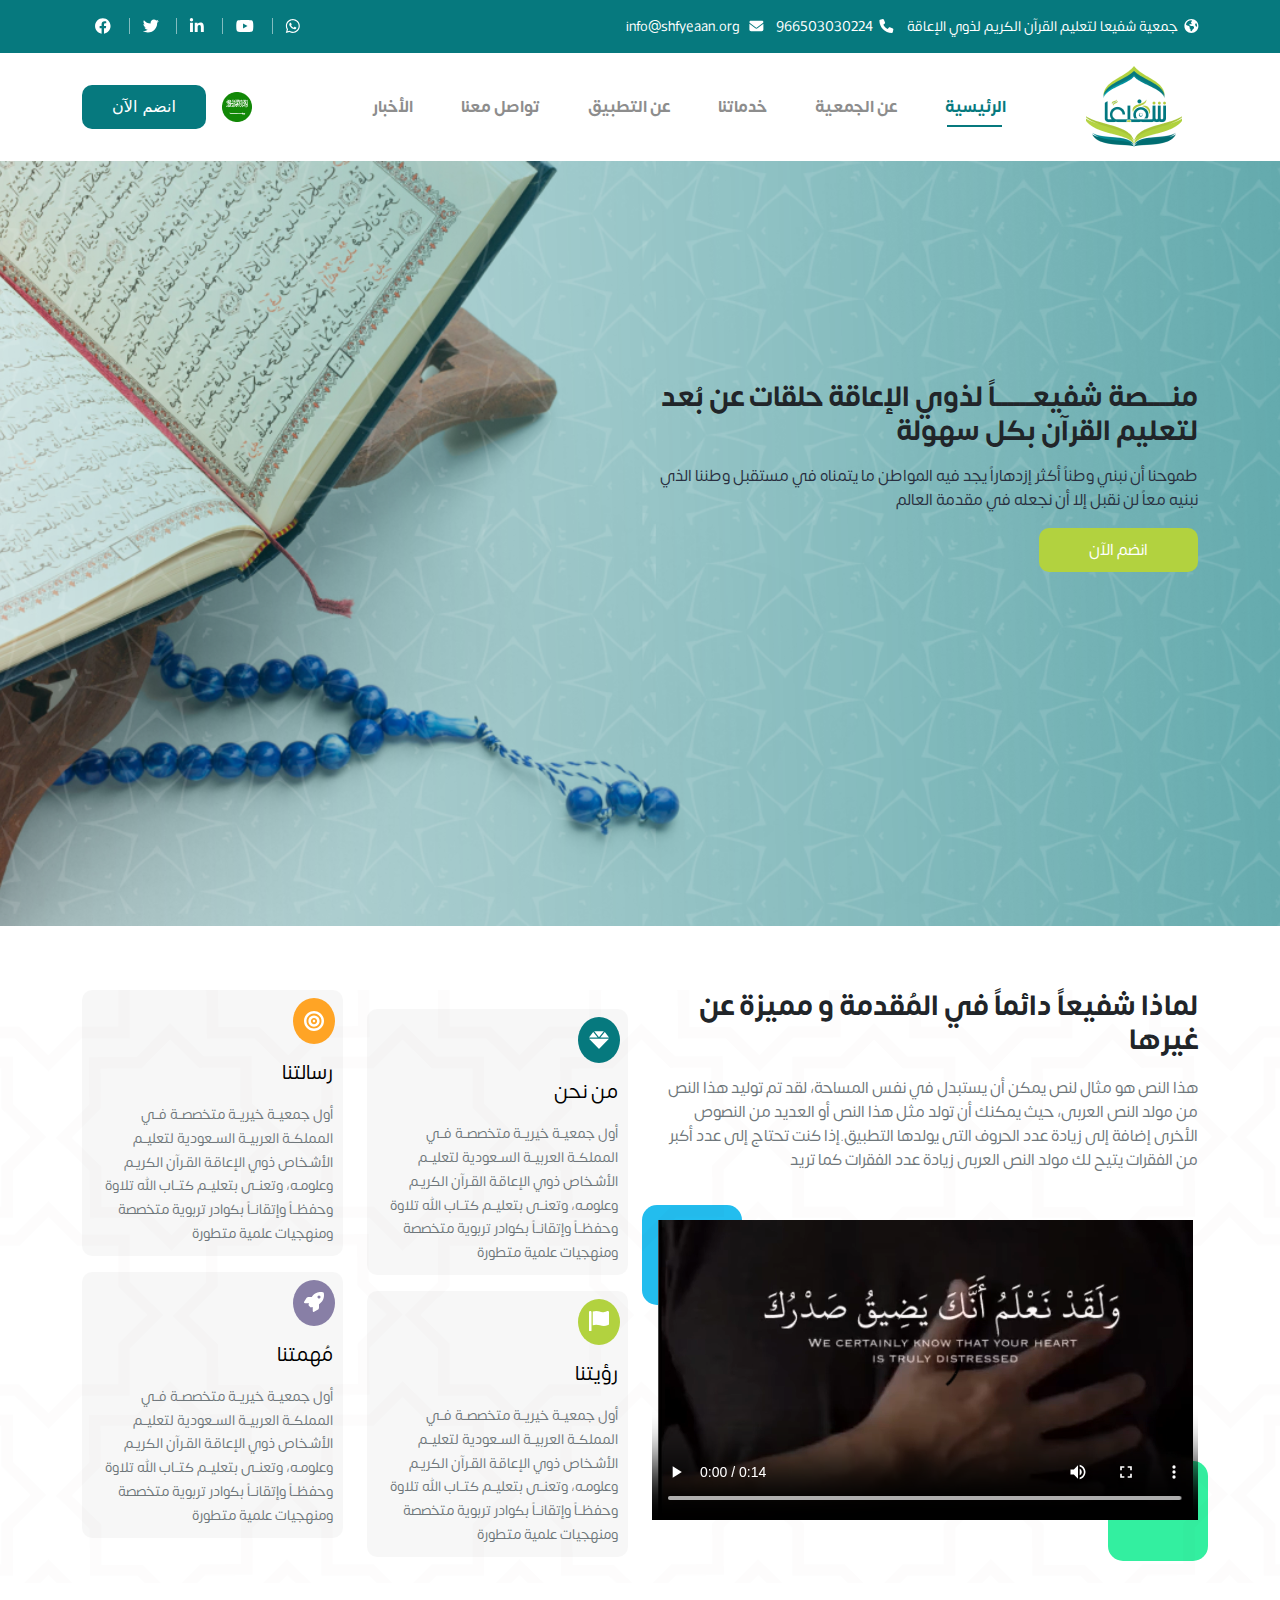
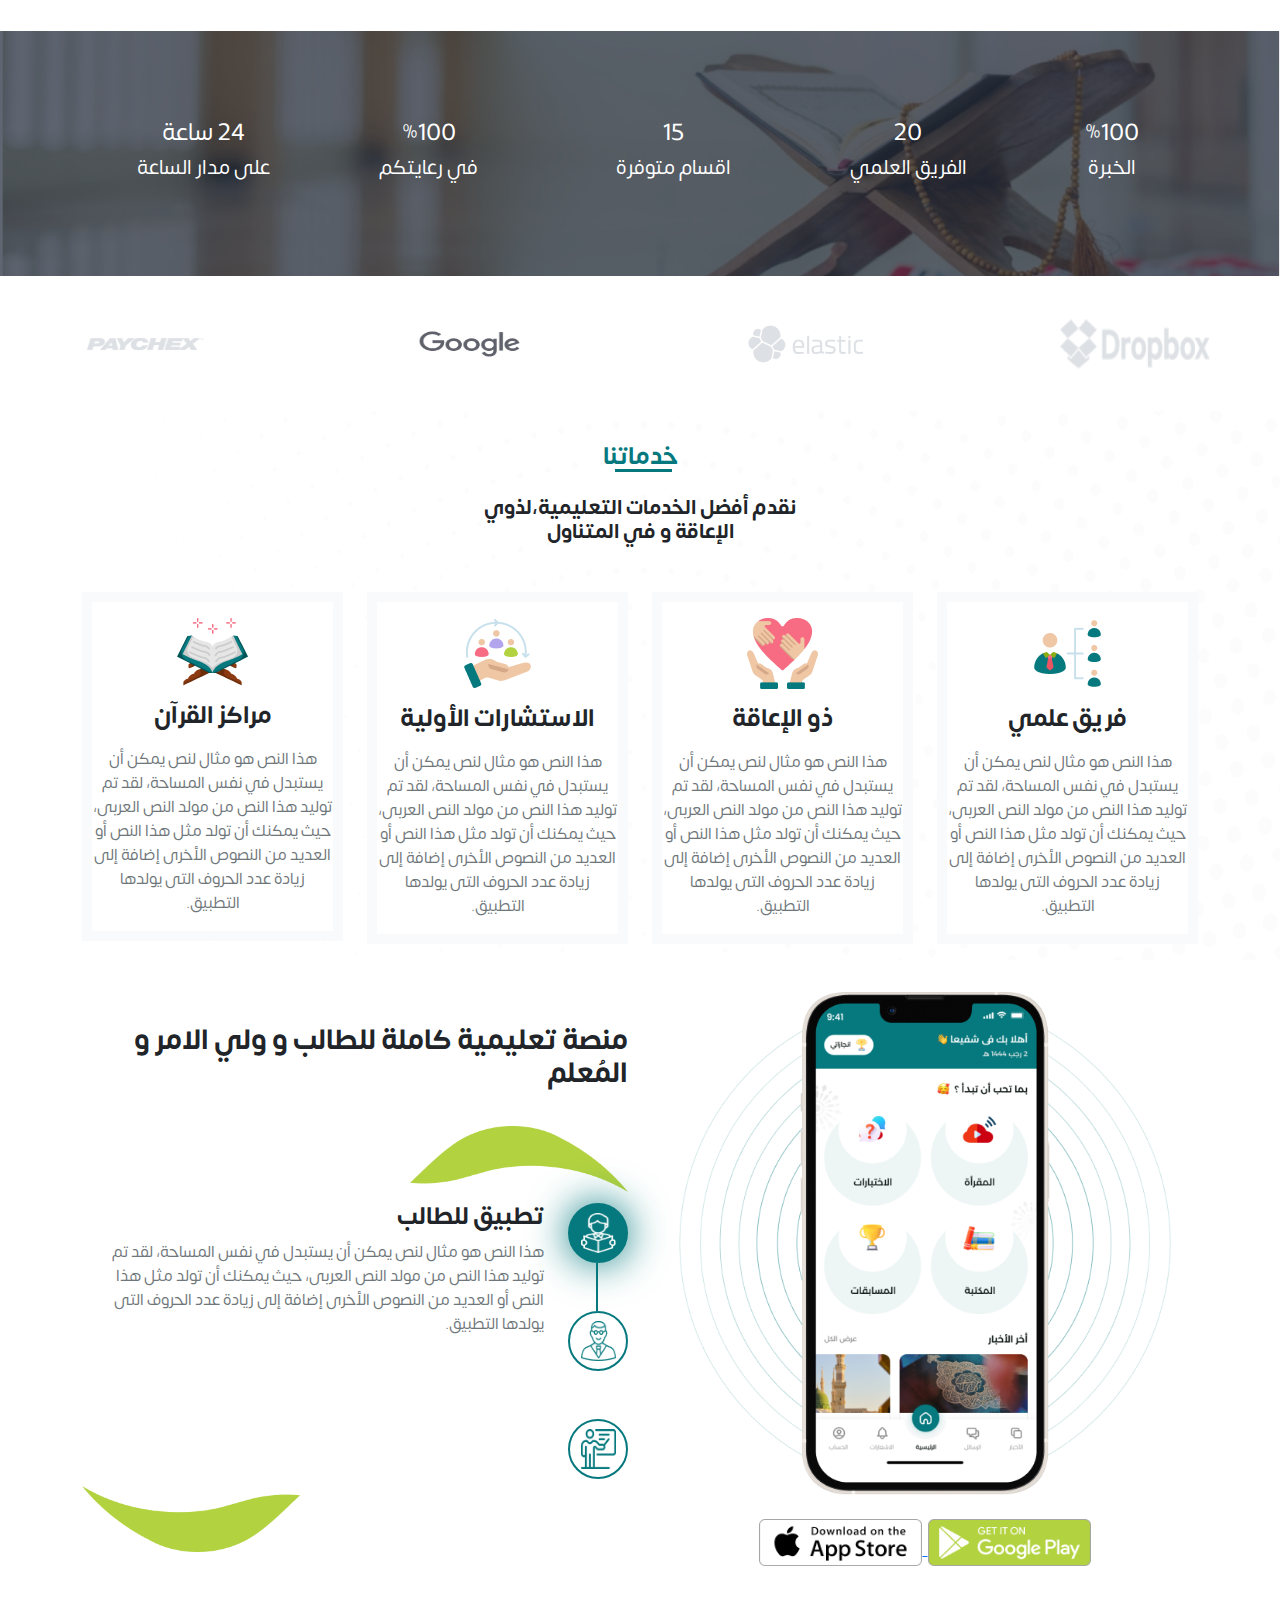
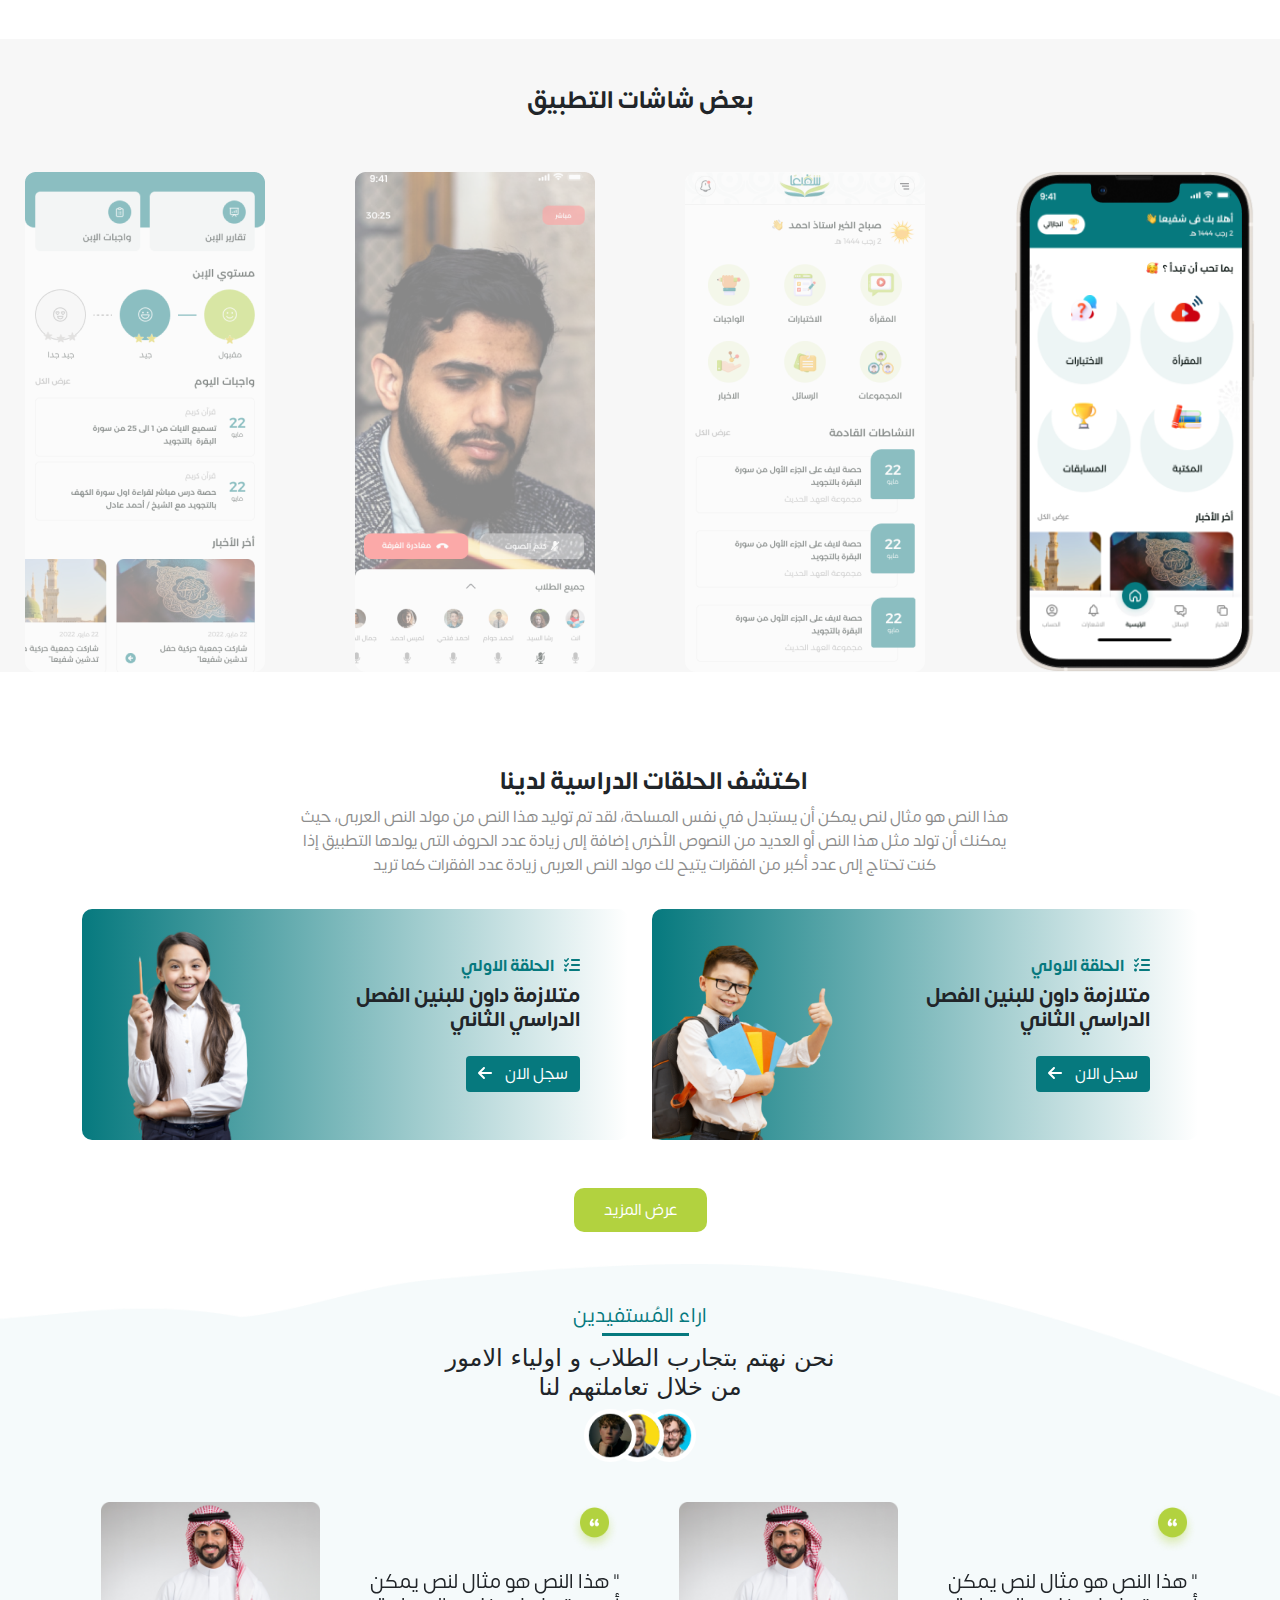
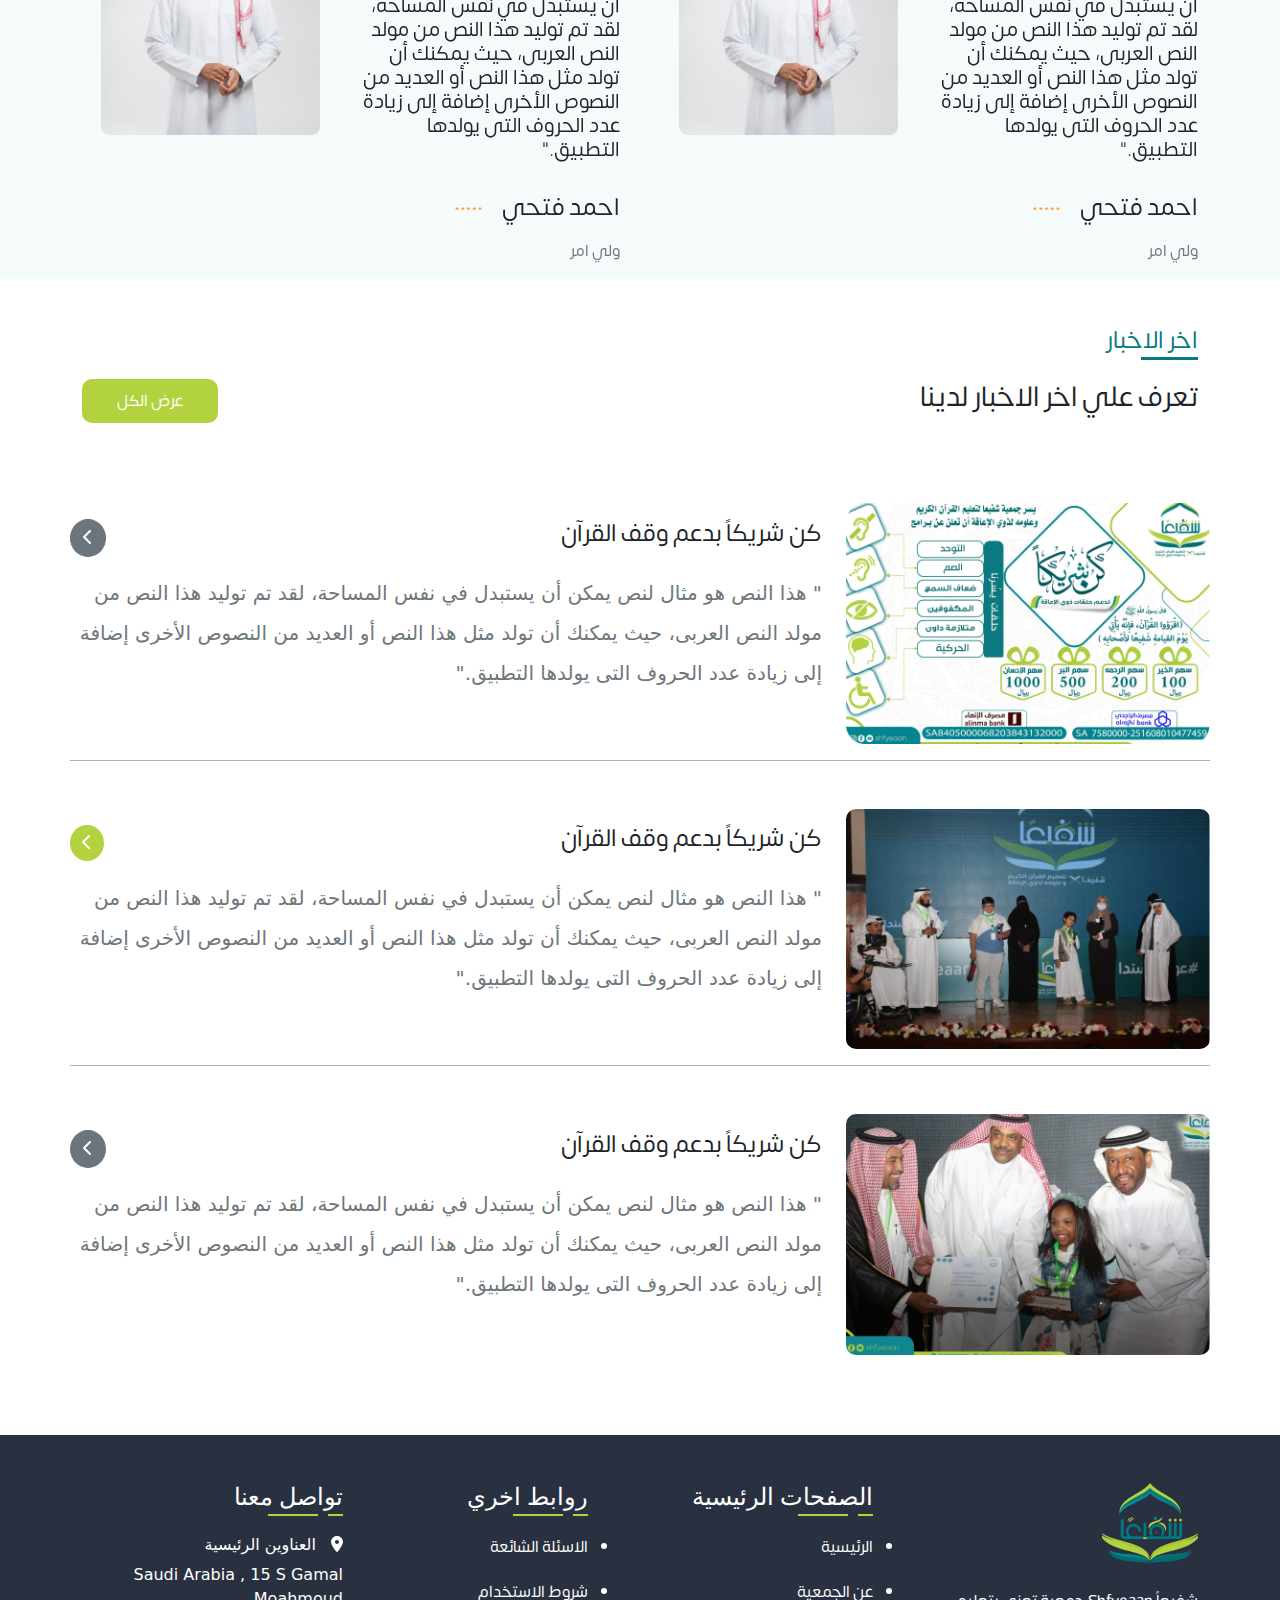
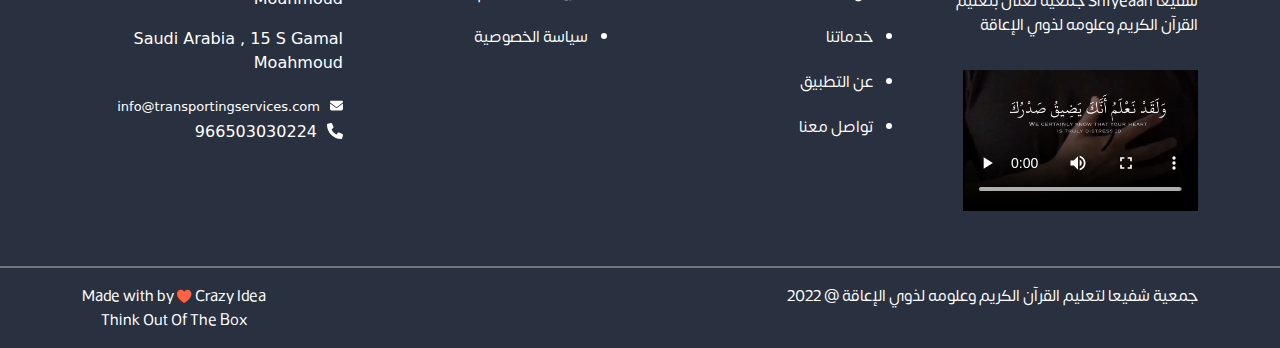
==== index.html @ b6077a85 "master" ====
<!DOCTYPE html>
<html lang="ar" dir="ltr">
  <head>
    <meta charset="UTF-8" />
    <meta http-equiv="X-UA-Compatible" content="IE=edge" />
    <meta name="viewport" content="width=device-width, initial-scale=1.0" />
    <title>منــــصة شفيعــــــاً</title>
    <!-- main css -->
    <link rel="stylesheet" href="css/all.min.css" />
    <link rel="stylesheet" href="css/bootstrap.min.css" />
    <link rel="stylesheet" href="css/fontawesome.min.css" />
    <link rel="stylesheet" href="css/bootstrap-select.min.css" />
    <link rel="stylesheet" href="css/swiper-demos.css" />
    <link rel="stylesheet" href="main-scss/main.min.css" />
    <link rel="stylesheet" href="css/responsive.css" />
    <link rel="stylesheet" href="css/main.css" />

    <!-- ? Favicon -->
    <link rel="icon" href="img/title.png" type="image" />
    <!-- ? Favicon -->
  </head>

  <body>
    <!---------------------- start scroll-up -------------------------------------------->
    <!-- <a id="button" class="scroll-up"><i class="fa-solid fa-arrow-up"></i></a> -->
    <!-- <i class="bi bi-chevron-up"></i> -->
    <!---------------------- finish scroll-up -------------------------------------------->

    <header>
      <div class="container">
        <div class="row">
          <div class="col-lg-12 col-md-12 col-12">
            <div class="rank">
              <div class="col-lg-9 col-md-12 col-12">
                <div class="title">
                  <p>
                    <i class="fa-solid fa-earth-americas"></i>جمعية شفيعا لتعليم
                    القرآن الكريم لذوي الإعاقة
                  </p>
                  <div class="flex">
                    <p><i class="fa-solid fa-phone"></i>966503030224</p>
                    <p><i class="fa-solid fa-envelope"></i> info@shfyeaan.org</p>
                  </div>
                </div>
              </div>
              <div class="icon">
                <i class="fa-brands fa-whatsapp"></i>
                <i class="fa-brands fa-youtube"></i>
                <i class="fa-brands fa-linkedin-in"></i>
                <i class="fa-brands fa-twitter"></i>
                <i class="fa-brands fa-facebook border-0"></i>
              </div>
            </div>
          </div>
        </div>
      </div>
    </header>
    <!-- =========== ? NavBar =========== -->
    <nav class="navbar navbar-expand-lg">
      <div class="container">
        <a class="navbar-brand" href="#"><img src="img/title.png" alt="" /></a>
        <button
          class="navbar-toggler"
          type="button"
          data-bs-toggle="collapse"
          data-bs-target="#navbarSupportedContent"
          aria-controls="navbarSupportedContent"
          aria-expanded="false"
          aria-label="Toggle navigation"
        >
          <i class="fa-solid fa-bars"></i>
        </button>
        <div class="collapse navbar-collapse" id="navbarSupportedContent">
          <ul class="navbar-nav ms-auto mb-2 mb-lg-0">
            <li class="nav-item">
              <a class="nav-link active" aria-current="page" href="index.html"
                >الرئيسية</a
              >
            </li>
            <li class="nav-item">
              <a class="nav-link" href="#advantge-shafia">عن الجمعية</a>
            </li>
            <li class="nav-item">
              <a class="nav-link" href="#serves">خدماتنا</a>
            </li>
            <li class="nav-item">
              <a class="nav-link" href="#phone">عن التطبيق</a>
            </li>
            <li class="nav-item">
              <a class="nav-link" href="#footer">تواصل معنا</a>
            </li>
            <li class="nav-item">
              <a class="nav-link" href="#end-arrticals">الأخبار</a>
            </li>
          </ul>
          <div class="shafia-btn">
            <img src="img/country.png" alt="" />
            <a href="#">
              <button type="button" class="btn btn-success">انضم الآن</button>
            </a>
          </div>
        </div>
      </div>
    </nav>
    <!-- =========== ? NavBar =========== -->

    <div class="join">
      <div class="container">
        <div class="row">
          <div class="hero">
            <h3>
              منــــصة شفيعــــــاً لذوي الإعاقة حلقات عن بُعد لتعليم القرآن بكل
              سهولة
            </h3>
            <p>
              طموحنا أن نبني وطناً أكثر إزدهاراً يجد فيه المواطن ما يتمناه في
              مستقبل وطننا الذي نبنيه معاً لن نقبل إلا أن نجعله في مقدمة العالم
            </p>
            <a href="#">
              <button type="button" class="btn btn-light">انضم الآن</button>
            </a>
          </div>
        </div>
      </div>
    </div>

    <!-- why shafia -->
    <div class="advantge-shafia" id="advantge-shafia">
      <div class="container">
        <div class="row">
          <div class="col-lg-6 col-md-12 col-12">
            <div class="vidio">
              <h3>لماذا شفيعاً دائماً في المُقدمة و مميزة عن غيرها</h3>
              <p>
                هذا النص هو مثال لنص يمكن أن يستبدل في نفس المساحة، لقد تم توليد
                هذا النص من مولد النص العربى، حيث يمكنك أن تولد مثل هذا النص أو
                العديد من النصوص الأخرى إضافة إلى زيادة عدد الحروف التى يولدها
                التطبيق.إذا كنت تحتاج إلى عدد أكبر من الفقرات يتيح لك مولد النص
                العربى زيادة عدد الفقرات كما تريد
              </p>
              <div class="back-vidio">
                <video controls width="100%" height="300px">
                  <source src="img/viodio.mp4" type="video/mp4">
                </video>
                 <img  src="img/viodio.mp4" alt=""> 
               <!-- <img class="vidioo" src="img/vidio.png" alt="">
                <img class="" src="img/vidiopng.png" alt="" />  -->
                <div class="after"></div>
                <div class="back"></div>
              </div>
            </div>
          </div>
          <div class="col-lg-6 col-md-12 col-12">
            <div class="row">
              <div class="col-lg-6 col-6 col-12" style="margin-top: 1.2rem;">
                <div class="card1">
                  <span class="dimond">
                    <i class="fa-solid fa-gem"></i>
                  </span>

                  <h5>من نحن</h5>
                  <p>
                    أول جمعيــة خيريــة متخصصــة فــي المملكــة العربيــة
                    الســعودية لتعليــم الأشـخاص ذوي الإعاقـة القـرآن الكريـم
                    وعلومـه، وتعنــى بتعليــم كتــاب الله تلاوة وحفظــاً
                    وإتقانــاً بكوادر تربوية متخصصة ومنهجيات علمية متطورة
                  </p>
                </div>
                <div class="card2">
                  <span class="flag">
                    <i class="fa-solid fa-flag"></i>
                  </span>
                  <h5>رؤيتنا</h5>
                  <p>
                    أول جمعيــة خيريــة متخصصــة فــي المملكــة العربيــة
                    الســعودية لتعليــم الأشـخاص ذوي الإعاقـة القـرآن الكريـم
                    وعلومـه، وتعنــى بتعليــم كتــاب الله تلاوة وحفظــاً
                    وإتقانــاً بكوادر تربوية متخصصة ومنهجيات علمية متطورة
                  </p>
                </div>
              </div>
              <div class="col-lg-6 col-6 col-12">
                <div class="card3">
                  <span class="tragt">
                    <i class="fa-solid fa-bullseye"></i>
                  </span>

                  <h5>رسالتنا</h5>
                  <p>
                    أول جمعيــة خيريــة متخصصــة فــي المملكــة العربيــة
                    الســعودية لتعليــم الأشـخاص ذوي الإعاقـة القـرآن الكريـم
                    وعلومـه، وتعنــى بتعليــم كتــاب الله تلاوة وحفظــاً
                    وإتقانــاً بكوادر تربوية متخصصة ومنهجيات علمية متطورة
                  </p>
                </div>
                <div class="card4">
                  <span class="rocket">
                    <i class="fa-solid fa-rocket"></i>
                  </span>
                  <h5>مُهمتنا</h5>
                  <p>
                    أول جمعيــة خيريــة متخصصــة فــي المملكــة العربيــة
                    الســعودية لتعليــم الأشـخاص ذوي الإعاقـة القـرآن الكريـم
                    وعلومـه، وتعنــى بتعليــم كتــاب الله تلاوة وحفظــاً
                    وإتقانــاً بكوادر تربوية متخصصة ومنهجيات علمية متطورة
                  </p>
                </div>
              </div>
            </div>
          </div>
        </div>
      </div>
    </div>

    <!--start counter -->
    <div class="counter_sec">
      <div class="container">
        <div class="marg">
          <div class="row">
            <div class="col-lg-7 col-12 col-12">
              <div class="item1">
                <div class="count1">
                  <div class="flex">
                    <h4 class="counter" data-target="100">100</h4>
                    <span>%</span>
                  </div>
                  <h5>الخبرة</h5>
                </div>
                <div class="count1">
                  <h4 class="counter" data-target="20">20</h4>
                  <h5>الفريق العلمي</h5>
                </div>
                <div class="count1">
                  <h4 class="counter" data-target="15">15</h4>
                  <h5>اقسام متوفرة</h5>
                </div>
              </div>
            </div>
            <div class="col-lg-5 col-md-12 col-12">
              <div class="item1">
                <div class="count1">
                  <div class="flex">
                    <h4 class="counter" data-target="100">100</h4>
                    <span>%</span>
                  </div>
                  <h5>في رعايتكم</h5>
                </div>
                <div class="count1">
                  <h4>24 ساعة</h4>
                  <h5>على مدار الساعة</h5>
                </div>
              </div>
            </div>
          </div>
        </div>
      </div>
    </div>
    <!-- end counter -->

    <!-- start slider -->
    <div class="swiper mySwiper1">
      <div class="swiper-wrapper">
        <div class="swiper-slide"><img src="img/1.png" alt="" /></div>
        <div class="swiper-slide"><img src="img/2.png" alt="" /></div>
        <div class="swiper-slide"><img src="img/3.png" alt="" /></div>
        <div class="swiper-slide"><img src="img/4.png" alt="" /></div>
        <div class="swiper-slide"><img src="img/5.png" alt="" /></div>
        <div class="swiper-slide"><img src="img/6.png" alt="" /></div>
        <div class="swiper-slide"><img src="img/1.png" alt="" /></div>
      </div>
      <!-- <div id="app"></div>
      <script type="module">
        import { createApp } from "vue";
        import App from "./src/App.vue";

        createApp(App).mount("#app");
      </script> -->
    </div>
    <!-- end slider -->

    <!-- start serves -->
    <div class="serves" id="serves">
      <div class="container">
        <div class="row">
          <div class="title">
            <h4>خدماتنا</h4>
            <h5>
              نقدم أفضل الخدمات التعليمية،لذوي <br />
              الإعاقة و في المتناول
            </h5>
          </div>
          <div class="col-lg-3 col-md-6 col-12">
            <div class="cards">
              <img src="img/card1.png" alt="" />
              <h4>فريق علمي</h4>
              <p>
                هذا النص هو مثال لنص يمكن أن يستبدل في نفس المساحة، لقد تم توليد
                هذا النص من مولد النص العربى، حيث يمكنك أن تولد مثل هذا النص أو
                العديد من النصوص الأخرى إضافة إلى زيادة عدد الحروف التى يولدها
                التطبيق.
              </p>
            </div>
          </div>
          <div class="col-lg-3 col-md-6 col-12">
            <div class="cards">
              <img src="img/card2.png" alt="" />
              <h4>ذو الإعاقة</h4>
              <p>
                هذا النص هو مثال لنص يمكن أن يستبدل في نفس المساحة، لقد تم توليد
                هذا النص من مولد النص العربى، حيث يمكنك أن تولد مثل هذا النص أو
                العديد من النصوص الأخرى إضافة إلى زيادة عدد الحروف التى يولدها
                التطبيق.
              </p>
            </div>
          </div>
          <div class="col-lg-3 col-md-6 col-12">
            <div class="cards">
              <img src="img/card3.png" alt="" />
              <h4>الاستشارات الأولية</h4>
              <p>
                هذا النص هو مثال لنص يمكن أن يستبدل في نفس المساحة، لقد تم توليد
                هذا النص من مولد النص العربى، حيث يمكنك أن تولد مثل هذا النص أو
                العديد من النصوص الأخرى إضافة إلى زيادة عدد الحروف التى يولدها
                التطبيق.
              </p>
            </div>
          </div>
          <div class="col-lg-3 col-md-6 col-12">
            <div class="cards">
              <img src="img/card4.png" alt="" />
              <h4>مراكز القرآن</h4>
              <p>
                هذا النص هو مثال لنص يمكن أن يستبدل في نفس المساحة، لقد تم توليد
                هذا النص من مولد النص العربى، حيث يمكنك أن تولد مثل هذا النص أو
                العديد من النصوص الأخرى إضافة إلى زيادة عدد الحروف التى يولدها
                التطبيق.
              </p>
            </div>
          </div>
        </div>
      </div>
    </div>
    <!-- end serves -->

    <!-- start phone -->
    <div class="phone" id="phone">
      <div class="container">
        <div class="row">
          <div class="col-lg-6 col-md-6 col-12" style="text-align: center;">
            <img class="img" src="img/phone.png" alt="" />
            <a href="#">
              <img class="app" src="img/Google Play.png" alt="">
            </a>

           <a href="#">
            <img class="app" src="img/App Store.png" alt="">
           </a>
           
          </div>
          <div class="col-lg-6 col-md-6 col-12">
            <div class="applications">
              <h3>منصة تعليمية كاملة للطالب و ولي الامر و المُعلم</h3>
<!--  -->
<div class="d-flex align-items-start  leave">
  <img class="wave" src="img/wave.png" alt="">
  <div class="nav flex-column nav-pills ms-4" id="v-pills-tab" role="tablist" aria-orientation="vertical">
    <button class="nav-link std active" id="v-pills-home-tab" data-bs-toggle="pill" data-bs-target="#v-pills-home" type="button" role="tab" aria-controls="v-pills-home" aria-selected="true"><img class="nav-img" src="img/application.png" alt=""></button>
    <button class="nav-link par" id="v-pills-profile-tab" data-bs-toggle="pill" data-bs-target="#v-pills-profile" type="button" role="tab" aria-controls="v-pills-profile" aria-selected="false"><img class="nav-img" src="img/application2.png" alt=""></button>
    <button class="nav-link tea" id="v-pills-messages-tab" data-bs-toggle="pill" data-bs-target="#v-pills-messages" type="button" role="tab" aria-controls="v-pills-messages" aria-selected="false"><img class="nav-img" src="img/application3.png" alt=""></button>
    
  </div>
  <div class="tab-content" id="v-pills-tabContent">
    <div class="tab-pane fade show active" id="v-pills-home" role="tabpanel" aria-labelledby="v-pills-home-tab">
<h4>تطبيق للطالب</h4>
<p>هذا النص هو مثال لنص يمكن أن يستبدل في نفس المساحة، لقد تم توليد هذا النص من مولد النص العربى، حيث يمكنك أن تولد مثل هذا النص أو العديد من النصوص الأخرى إضافة إلى زيادة عدد الحروف التى يولدها التطبيق.</p>
    </div>
    <div class="tab-pane fade" id="v-pills-profile" role="tabpanel" aria-labelledby="v-pills-profile-tab">
    <h4>تطبيق لولي الأمر</h4>
<p>هذا النص هو مثال لنص يمكن أن يستبدل في نفس المساحة، لقد تم توليد هذا النص من مولد النص العربى، حيث يمكنك أن تولد مثل هذا النص أو العديد من النصوص الأخرى إضافة إلى زيادة عدد الحروف التى يولدها التطبيق.</p>
    </div>
    <div class="tab-pane fade" id="v-pills-messages" role="tabpanel" aria-labelledby="v-pills-messages-tab">
      <h4>تطبيق للمُعلم</h4>
<p>هذا النص هو مثال لنص يمكن أن يستبدل في نفس المساحة، لقد تم توليد هذا النص من مولد النص العربى، حيث يمكنك أن تولد مثل هذا النص أو العديد من النصوص الأخرى إضافة إلى زيادة عدد الحروف التى يولدها التطبيق.</p>
    </div>
  </div>
  <img class="wave2" src="img/wave2.png" alt="">
</div>

<!--  -->

            </div>
          </div>
        </div>
      </div>
    </div>
    <!-- end phone -->

    <!-- start slider2 -->
    <div class="swiper2" id="screen">
      <h4>بعض شاشات التطبيق</h4>
      <div class="swiper mySwiper2">
        <div class="swiper-wrapper">
          <div class="swiper-slide"><img src="img/phone1.png" alt="" /></div>
          <div class="swiper-slide"><img src="img/phone2.png" alt="" /></div>
          <div class="swiper-slide"><img src="img/phone3.png" alt="" /></div>
          <div class="swiper-slide"><img src="img/phone4.png" alt="" /></div>
          <div class="swiper-slide"><img src="img/phone5.png" alt="" /></div>
          <div class="swiper-slide"><img src="img/phone1.png" alt="" /></div>
          <div class="swiper-slide"><img src="img/phone2.png" alt="" /></div>
        </div>
      </div>
    </div>
    <!-- end slider2 -->

    <!-- course -->
    <div class="course">
      <div class="container">
        <div class="row">
          <div class="title">
            <h4>اكتشف الحلقات الدراسية لدينا</h4>
            <p>
              هذا النص هو مثال لنص يمكن أن يستبدل في نفس المساحة، لقد تم توليد
              هذا النص من مولد النص العربى، حيث يمكنك أن تولد مثل هذا النص أو
              العديد من النصوص الأخرى إضافة إلى زيادة عدد الحروف التى يولدها
              التطبيق إذا كنت تحتاج إلى عدد أكبر من الفقرات يتيح لك مولد النص
              العربى زيادة عدد الفقرات كما تريد
            </p>
          </div>
          <div class="col-lg-6 col-md-12 col-12">
            <div class="course-one">
              <img src="img/student.png" alt="" />
              <div class="discrbion">
                <h6>
                  <span> <i class="fa-solid fa-list-check"></i> </span>الحلقة
                  الاولي
                </h6>
                <h5>متلازمة داون للبنين الفصل <br />الدراسي الثاني</h5>
                <a href="#">
                  <button type="button" class="btn btn-success">
                    سجل الان <span><i class="fa-solid fa-arrow-left"></i></span>
                  </button>
                </a>
              </div>
            </div>
          </div>
          <div class="col-lg-6 col-md-12 col-12">
            <div class="course-one">
              <img class="student2" src="img/student2.png" alt="" />
              <div class="discrbion">
                <h6>
                  <span> <i class="fa-solid fa-list-check"></i> </span>الحلقة
                  الاولي
                </h6>
                <h5>متلازمة داون للبنين الفصل <br />الدراسي الثاني</h5>
                <a href="#">
                  <button type="button" class="btn btn-success">
                    سجل الان <span><i class="fa-solid fa-arrow-left"></i></span>
                  </button>
                </a>
              </div>
            </div>
          </div>
          <div class="more">
            <a href="master.html">
              <button type="button" class="btn btn-success">عرض المزيد</button>
            </a>
          </div>
        </div>
      </div>
    </div>

    <div class="review">
      <div class="container">
        <div class="head">
          <h5>اراء المُستفيدين</h5>
          <h4>
            نحن نهتم بتجارب الطلاب و اولياء الامور <br />
            من خلال تعاملتهم لنا
          </h4>
          <img src="img/review.png" alt="" />
        </div>
        <div class="swiper mySwiper3">
          <div class="swiper-wrapper">
            <div class="swiper-slide">
              <div class="row">
                <div class="col-lg-6 col-md-6 col-12">
                  <div class="parent">
                    <img class="comma" src="img/comma.png" alt="" />
                    <h5>
                      " هذا النص هو مثال لنص يمكن أن يستبدل في نفس المساحة، لقد
                      تم توليد هذا النص من مولد النص العربى، حيث يمكنك أن تولد
                      مثل هذا النص أو العديد من النصوص الأخرى إضافة إلى زيادة
                      عدد الحروف التى يولدها التطبيق."
                    </h5>
                    <h4>
                      احمد فتحي
                      <img class="stars" src="img/stars.png" alt="" />
                    </h4>
                    <p>ولي امر</p>
                  </div>
                </div>
                <div class="col-lg-6 col-md-6 col-12">
                  <div class="img">
                    <img src="img/parent.png" alt="" />
                  </div>
                </div>
              </div>
            </div>
            <div class="swiper-slide">
              <div class="row">
                <div class="col-lg-6 col-md-6 col-12">
                  <div class="parent">
                    <img class="comma" src="img/comma.png" alt="" />
                    <h5>
                      " هذا النص هو مثال لنص يمكن أن يستبدل في نفس المساحة، لقد
                      تم توليد هذا النص من مولد النص العربى، حيث يمكنك أن تولد
                      مثل هذا النص أو العديد من النصوص الأخرى إضافة إلى زيادة
                      عدد الحروف التى يولدها التطبيق."
                    </h5>
                    <h4>
                      احمد فتحي
                      <img class="stars" src="img/stars.png" alt="" />
                    </h4>
                    <p>ولي امر</p>
                  </div>
                </div>
                <div class="col-lg-6 col-md-6 col-12">
                  <div class="img">
                    <img src="img/parent.png" alt="" />
                  </div>
                </div>
              </div>
            </div>
          </div>
          <div class="swiper-button-next">
           <i class="fa-solid fa-arrow-left"></i>
          </div>
          <div class="swiper-button-prev">
         <i class="fa-solid fa-arrow-right"></i>
          </div>
        </div>
      </div>
    </div>

    <div class="end-arrticals" id="end-arrticals">
      <div class="container">
        <div class="row">
          <h4 class="h4">اخر الاخبار</h4>
          <div class="title">
            <h3>تعرف علي اخر الاخبار لدينا</h3>
            <button type="button" class="btn btn-success">عرض الكل</button>
          </div>
          <div class="bord">
            <div class="row">
              <div class="col-lg-4 col-md-12 col-12 ">
                <img src="img/media1.png" alt="" />
              </div>
              <div class="col-lg-8 col-md-12 col-12 ">
                <div class="flex">
                  <h4>كن شريكاً بدعم وقف القرآن</h4>
                  <a href="#">
                    <button type="button" class="btn btn-secondary">
                      <i class="fa-solid fa-chevron-left"></i>
                    </button>
                  </a>
                </div>
                <h5 class="h5">
                  " هذا النص هو مثال لنص يمكن أن يستبدل في نفس المساحة، لقد تم
                  توليد هذا النص من مولد النص العربى، حيث يمكنك أن تولد مثل هذا
                  النص أو العديد من النصوص الأخرى إضافة إلى زيادة عدد الحروف
                  التى يولدها التطبيق."
                </h5>
              </div>
            </div>
          </div>
          <div class="bord">
            <div class="row">
              <div class="col-lg-4 col-md-12 col-12">
                <img src="img/media2.png" alt="" />
              </div>
              <div class="col-lg-8 col-md-12 col-12">
                <div class="flex">
                  <h4>كن شريكاً بدعم وقف القرآن</h4>
                  <a href="#">
                    <button type="button" class="btn btn-secondary-2">
                      <i class="fa-solid fa-chevron-left"></i>
                    </button>
                  </a>
                </div>
                <h5 class="h5">
                  " هذا النص هو مثال لنص يمكن أن يستبدل في نفس المساحة، لقد تم
                  توليد هذا النص من مولد النص العربى، حيث يمكنك أن تولد مثل هذا
                  النص أو العديد من النصوص الأخرى إضافة إلى زيادة عدد الحروف
                  التى يولدها التطبيق."
                </h5>
              </div>
            </div>
          </div>
          <div class="bord border-0">
            <div class="row">
              <div class="col-lg-4 col-md-12 col-12">
                <img src="img/media3.png" alt="" />
              </div>
              <div class="col-lg-8 col-md-12 col-12">
                <div class="flex">
                  <h4>كن شريكاً بدعم وقف القرآن</h4>
                  <a href="#">
                    <button type="button" class="btn btn-secondary">
                      <i class="fa-solid fa-chevron-left"></i>
                    </button>
                  </a>
                </div>
                <h5 class="h5">
                  " هذا النص هو مثال لنص يمكن أن يستبدل في نفس المساحة، لقد تم
                  توليد هذا النص من مولد النص العربى، حيث يمكنك أن تولد مثل هذا
                  النص أو العديد من النصوص الأخرى إضافة إلى زيادة عدد الحروف
                  التى يولدها التطبيق."
                </h5>
              </div>
            </div>
          </div>
        </div>
      </div>
    </div>

    <!--start footer -->
    <div class="footer" id="footer">
      <div class="bord2">
        <div class="container">
          <div class="row">
            <div class="col-lg-3 col-md-6 col-12">
              <div class="foot1">
                 <img class="low" src="img/title.png" alt="" />
             
                <p>
                  شفيعاً Shfyeaan جمعية تعنى بتعليم القرآن الكريم وعلومه لذوي
                  الإعاقة
                </p>
                <video controls width="90%" height="150px">
                  <source src="img/viodio.mp4" type="video/mp4">
                </video>
                <!-- <img class="img-footer" src="img/footer.png" alt="" /> -->
              </div>
            </div>
            <div class="col-lg-3 col-md-6 col-12">
              <div class="list">
                <ul>
                  <h4>الصفحات الرئيسية</h4>
                <a href="index.html">  <li>الرئيسية</li>  </a>
                <a href="#advantge-shafia"> <li>عن الجمعية</li></a>
                   <a href="#serves"><li>خدماتنا</li></a>
                 <a href="#phone">  <li>عن التطبيق</li></a>
                 <a href="">   <li>تواصل معنا</li></a>
                </ul>
              </div>
            </div>
            <div class="col-lg-3 col-md-6 col-12">
              <div class="list">
                <ul>
                  <h4>روابط اخري</h4>
                  <a href=""><li>الاسئلة الشائعة</li></a>
                  <a href=""> <li>شروط الاستخدام</li></a>
                  <a href=""> <li>سياسة الخصوصية</li></a>
                </ul>
              </div>
            </div>
            <div class="col-lg-3 col-md-6 col-12">
              <div class="list list2">
                <h4>تواصل معنا</h4>
                <div class="icon" style="margin: 1.5rem 0">
                  <h6>
                    <i class="fa-solid fa-location-dot"></i> العناوين الرئيسية
                  </h6>
                  <p>Saudi Arabia , 15 S Gamal Moahmoud</p>
                  <p>Saudi Arabia , 15 S Gamal Moahmoud</p>
                </div>
                <div class="icon">
                  <h6 class="h6">
                    <i class="fa-solid fa-envelope" ></i
                    >info@transportingservices.com
                  </h6>
                </div>
                <div class="icon">
                  <h6><i class="fa-solid fa-phone"></i>966503030224</h6>
                </div>
              </div>
            </div>
          </div>
        </div>
      </div>
      <div class="container">
        <div class="end">
          <p>
            Made with by <img src="img/hurt.svg" alt="" /> <a href="https://crazyideaco.com/">Crazy Idea</a>
            <br />Think Out Of The Box
          </p>
          <p>جمعية شفيعا لتعليم القرآن الكريم وعلومه لذوي الإعاقة @ 2022</p>
        </div>
      </div>
    </div>
    <!--end footer -->

    <script src="js/jquery-3.7.1.min.js"></script>
    <script src="js/all.min.js"></script>
    <script src="js/bootstrap.min.js"></script>
    <script src="js/swiper-demos.js"></script>
    <script src="js/bootstrap-select.min.js"></script>
    <script src="js/main.js"></script>
    <!-- دى المكنبه بتاعه الرسم البيانى -->
    <script src="js/chart.min.js"></script>
    <!-- main js -->

    <!-- start slider1 -->
    <script>
      var swiper = new Swiper(".mySwiper1", {
        slidesPerView: 4,
        spaceBetween: 30,
        loop: true,

        pagination: {
          el: ".swiper-pagination",
          clickable: true,
        },
        navigation: {
          nextEl: ".swiper-button-next",
          prevEl: ".swiper-button-prev",
        },
        navigation: {
          nextEl: ".swiper-button-next",
          prevEl: ".swiper-button-prev",
        },

        autoplay: {
          delay: 2000,
          disableoninteraction: false,
        },

        breakpoints: {
          300: {
            slidesPerView: 2,
            spaceBetween: 80,
          },
          350: {
            slidesPerView: 2,
            spaceBetween: 10,
          },
          768: {
            slidesPerView: 4,
            spaceBetween: 20,
          },
          1024: {
            slidesPerView: 4,
            spaceBetween: 40,
          },
          1440: {
            slidesPerView: 5,
            spaceBetween: 40,
          },
        },
      });
    </script>
    <!-- end slider1 -->

    <!-- start slider1 -->
    <script>
      var swiper = new Swiper(".mySwiper2", {
        slidesPerView: 4,
        spaceBetween: 30,
        loop: true, // mySwiper2 دى علشان تقلب الصور فى
        pagination: {
          el: ".swiper-pagination",
          clickable: true,
        },
        navigation: {
          nextEl: ".swiper-button-next",
          prevEl: ".swiper-button-prev",
        },

        autoplay: {
          delay: 2000,
          disableoninteraction: false,
        }, // mySwiper2 دى علشان تقلب الصور فى

        breakpoints: {
          300: {
            slidesPerView: 2,
            spaceBetween: 80,
          },
          350: {
            slidesPerView: 3,
            spaceBetween: 10,
          },
          768: {
            slidesPerView: 3,
            spaceBetween: 20,
          },
          868: {
            slidesPerView: 4,
            spaceBetween: 20,
          },
          1024: {
            slidesPerView: 4,
            spaceBetween: 40,
          },
          1224: {
            slidesPerView: 4,
            spaceBetween: 40,
          },
          1440: {
            slidesPerView: 5,
            spaceBetween: 40,
          },
        },
      });
    </script>
    <script>
      var swiper = new Swiper(".mySwiper3", {
        navigation: {
          nextEl: ".swiper-button-next",
          prevEl: ".swiper-button-prev",
        },
      });
      var swiper = new Swiper(".mySwiper3", {
        slidesPerView: 4,
        spaceBetween: 30,
        pagination: {
          el: ".swiper-pagination",
          clickable: true,
        },
        navigation: {
          nextEl: ".swiper-button-next",
          prevEl: ".swiper-button-prev",
        },

        breakpoints: {
          300: {
            slidesPerView: 1,
            spaceBetween: 80,
          },
          350: {
            slidesPerView: 1,
            spaceBetween: 10,
          },
          768: {
            slidesPerView: 1,
            spaceBetween: 20,
          },
          868: {
            slidesPerView: 1,
            spaceBetween: 20,
          },
          1024: {
            slidesPerView: 1,
            spaceBetween: 40,
          },
          1224: {
            slidesPerView: 2,
            spaceBetween: 40,
          },
          1440: {
            slidesPerView: 1,
            spaceBetween: 40,
          },
        },
      });
    </script>
    <!-- counter -->
    <script src="js/counterup.min.js"></script>
    <script src="js/waypoints.min.js"></script>
    <script>
      $(".counter").counterUp({
        delay: 20,
        time: 3000,
      });
    </script>
    <!-- counter -->

    <!-- end slider1 -->
  </body>
</html>
---- css/responsive.css ----
/* ---------------------------------------------------------media query------------------------------------------- */
/* Extra large devices (large laptops and desktops, 1200px and up) */
@media only screen and (max-width: 1440px) {
}
/* Medium devices (landscape tablets, 768px and up) */
@media only screen and (max-width: 1024.98px) {
}

@media only screen and (max-width: 991.98px) {
  .card_lists .card_list {
    margin-bottom: 4%;
  }
  #myChart2 {
    margin: 3% 0;
  }
  .dropdown_filter .dropdown-toggle::after {
  }
  .more_cards .card .info {
    padding-bottom: 0;
  }
  .sidebar {
    width: 100%;
    margin-inline-start: 0%;
    position: fixed;
    top: 0;
    z-index: 9999;
    height: fit-content;
    background-color: rgba(0, 0, 0, 0.7);
    padding: 0;
    display: flex;
  }
  .sidebar .logout_sidebar {
    display: block;
  }
  .sidebar .nav-pills {
    width: 30%;
    background-color: #fff;
    padding: 2rem 1rem;
  }
  .sidebar .nav-pills .nav-item .nav-link.active span,
  .sidebar .nav-pills .nav-item .nav-link span {
    color: #9da6ba;
    display: block;
  }
  .sidebar .nav-pills .nav-link {
    display: flex;
    align-items: center;
    text-align: start;
  }
  .sidebar .nav-pills .nav-link img {
    margin: 0 !important;
  }
  .sidebar .nav-pills .nav-link span {
    display: block;
    margin: 0 !important;
    margin-inline-start: 1rem !important;
  }
  .sidebar .side_mobile {
    width: 60%;
    height: 100%;
    min-height: 100vh;
  }
  .sidebar.open,
  .sidebar.opened {
    width: 0;
  }
  .sidebar ~ .index_cards,
  .sidebar.open ~ .index_cards,
  .sidebar.opened ~ .index_cards {
    width: 100%;
    margin-inline-start: 0%;
    transition: 1s ease-in-out;
  }
  .navbar-toggler {
    /* border: 1px solid #fff; */
  }
  .navbar-toggler .navbar-toggler-icon {
    /* filter: brightness(0) invert(1); */
  }
  .card_topic_second .button .btn {
    padding: 1%;
  }
  .dropdown_filter .dropdown-toggle {
    margin-bottom: 2%;
  }
  .detials_clerck .date_shape {
    width: unset;
    height: unset;
    margin-bottom: 10%;
  }
  .card_income .card_income_list {
    padding: 1.25rem;
    margin-bottom: 2%;
  }
}
/* Extra small devices (phones, 767px and down) */
@media only screen and (max-width: 768.98px) {
  .card_topic_second .button .btn {
    padding: 1%;
  }
}

/* Extra small devices (phones, 767px and down) */
@media only screen and (max-width: 425px) {
  .table-responsive {
    overflow-x: scroll;
    width: 135%;
  }
  .table-responsive thead tr td {
    font-size: 0.8rem;
  }
  .form_topic {
    padding-inline-end: 0;
  }
  .form_topic .btn.first {
    width: 100%;
  }
  .modal_assistant .content .button {
    flex-direction: column;
  }
  .modal_assistant .content .button .first,
  .modal_assistant .content .button .second {
    width: 100%;
    margin-bottom: 2%;
  }
  .main_topic .btn.first {
    width: 40%;
  }
  .button .edit,
  .button .delete,
  .button .show {
    font-size: 0.6rem;
  }
  .table_topic tbody tr td .btn {
    padding: 0.175rem 0.3rem;
  }
  .table_scroll {
    overflow: scroll;
  }
  .nav_topic {
    border: unset;
  }
  .cards_consultant .card_consulatant {
    width: 100%;
  }
  .cards_consultant .card_consulatant .header_consultant .info .button .btn {
    padding: 0.5rem;
  }
  .remove-icon,
  .remove-sysyem-btn,
  .add-phone-btn,
  .add-image-btn,
  .add-sysyem-btn {
    margin-top: 30px;
    width: unset;
    height: unset;
  }
  .sidebar .nav-pills {
    width: 57%;
  }
  .course_main_topic {
    flex-direction: column;
    justify-content: start;
    align-items: start;
  }
  .course_main_topic .button {
    justify-content: flex-start;
    width: 100%;
  }
  .course_main_topic .button .btn {
    width: 40%;
  }
  .dropdown_filter .dropdown-toggle {
    margin-bottom: 4%;
  }
  .nav_topic .nav-item {
    width: 100%;
  }
  .main_topic h4 span {
    display: block;
    margin-top: 4%;
    width: 70%;
  }
  .detials_clerck .content .img {
    width: 54px;
  }
}
---- css/main.css ----
* {
  -webkit-box-sizing: border-box;
  -moz-box-sizing: border-box;
  box-sizing: border-box;
}

:root {
  --color-white: #fff;
  --color-primary: #051b67;
  --color-secound: #4a93c4;
  --color-text: #2e2c34;
  --color-pargraph: #707070;
}

body {
  margin: 0;
  padding: 0;
  overflow-x: hidden;
  list-style: none;
  direction: rtl;
  height: 100vh;
  scroll-behavior: smooth;
  position: relative;
  background-color: var(--body-color);
}

html {
  scroll-behavior: smooth;
}

@font-face {
  font-family: "light";
  src: url("../fonts/alfont_com_Somar-Light.otf");
}

@font-face {
  font-family: "regular";
  src: url("../fonts/alfont_com_Somar-Regular.otf");
}

@font-face {
  font-family: "medium";
  src: url("../fonts/alfont_com_Somar-Medium.otf");
}

@font-face {
  font-family: "bold";
  src: url("../fonts/alfont_com_Somar-Bold.otf");
}
@font-face {
  font-family: "semibold";
  src: url("../fonts/alfont_com_Somar-semiBold.otf");
}
/* header */
header {
  background-color: rgba(6, 121, 126, 1);
}
header .rank .title {
  display: flex;
}
header .rank .title p {
  color: white;
  font-family: "regular";
  margin-top: 1rem;
  font-size: 14px;
  padding-left: 0.8rem;
}
header .rank svg {
  padding-left: 0.4rem;
  color: white;
}
header .rank {
  display: flex;
  justify-content: space-between;
  align-items: center;
  flex-wrap: wrap;
}
header .rank .icon svg {
  border-left: 1px solid rgba(255, 255, 255, 0.5);
  padding: 0 0.8rem;
  font-size: 16px;
}
/* header .rank .flex {
} */

@media (max-width: 992px) {
  header .rank .title {
    justify-content: space-evenly;
    flex-wrap: wrap;
  }
  header .rank {
    display: flex;
    justify-content: end;
  }
}
@media (max-width: 600px) {
  header .rank .title {
    flex-direction: column;
  }
  header .rank .flex {
    display: flex;
    justify-content: space-between;
  }
  header .rank .title p {
    text-align: center;
  }
  header .rank {
    justify-content: center;
  }
}

/* pages */
.pages {
  margin-top: 2rem;
}
.pages .img {
  width: 95px;
  height: 80px;
}
.pages .img img {
  width: 100%;
  height: 100%;
}

/* nav */

.navbar .nav-link {
  border: none;
  color: rgba(141, 141, 141, 1);
  position: relative;
  font-family: "bold";
}
.content {
  background-color: white;
  padding: 1rem;
  border-radius: 10px;
  margin-bottom: 1rem;
}
.navbar .nav-link .active {
  border-bottom: none;
}
.navbar .nav-link:hover,
.navbar .nav-link.active {
  color: rgba(6, 121, 126, 1);
  background-color: transparent;
}
.parent-project .img {
  width: 35px;
  height: 50px;
}

.navbar .nav-link.active::after {
  content: "";
  position: absolute;
  bottom: 0;
  width: 55px;
  right: 15%;
  display: block;
  margin: 0 auto;
  color: rgba(39, 145, 181, 1);
  border-bottom: 2px solid rgba(6, 121, 126, 1);
  transition: 0.3s;
}
.navbar .nav-link:hover:after {
  content: "";
  position: absolute;
  bottom: 0;
  width: 50px;
  right: 15%;
  display: block;
  margin: 0 auto;
  color: rgba(6, 121, 126, 1);
  border-bottom: 2px solid rgba(6, 121, 126, 1);
  transition: 0.3s;
}

.navbar .navbar-toggler {
  color: rgba(6, 121, 126, 1);
  font-size: 30px;
  border-color: rgba(6, 121, 126, 1);
}
.navbar-toggler:focus {
  box-shadow: none;
}
.navbar .nav-tabs {
  border: none;
  margin-bottom: 2rem;
}
.navbar .navbar-collapse .navbar-nav {
  width: 75%;
  justify-content: space-evenly;
}
.shafia-btn {
  display: flex;
  align-items: center;
  justify-content: end;
}
.navbar .nav-link:focus,
.navbar .nav-link:hover {
  color: rgba(6, 121, 126, 1);
}
@media (max-width: 1000px) {
  .navbar .nav-link.active::after {
    border-bottom: none;
  }
  .navbar .nav-link:hover:after {
    border-bottom: none;
  }
}

.shafia-btn .btn-success {
  background-color: rgba(6, 121, 126, 1);
  color: white;
  border: none;
  padding: 10px 30px;
  border-radius: 10px;
  box-shadow: none;
  margin-right: 1rem;
}

.join-btn {
  display: flex;
  justify-content: flex-end;
  align-items: center;
}
.join-btn .btn-success {
  padding: 10px 30px;
  margin-right: 1rem;
  border-radius: 10px;
}

.join {
  background-image: url(../img/hero.png);
  background-size: cover;
  background-blend-mode: multiply;
  background-position: center center;
  background-repeat: no-repeat;
  height: 85vh;
}

.hero {
  transform: translate(0, 220px);
  width: 50%;
}
.join .hero h3 {
  font-family: "bold";
  margin-bottom: 1rem;
}
.join .hero p {
  font-family: "regular";
  color: rgba(41, 48, 64, 1);
}

.join .hero .btn-light {
  background-color: rgba(178, 210, 63, 1);
  color: white;
  font-family: "regular";
  border: none;
  box-shadow: none;
  padding: 10px 50px;
  border-radius: 10px;
}
.join .hero .btn-light:hover {
  background-color: rgba(6, 121, 126, 1);
  /* transform: translatex(-10px); */
  transition: 0.5s;
}
@media (max-width: 992px) {
  .hero {
    width: 100%;
  }
}

@media (max-width: 600px) {
  .hero {
    transform: translate(0, 140px);
  }
  .join {
    background-size: unset;
    background-position: unset;
    height: 70vh;
  }
  .join .hero h3 {
    font-size: 22px;
  }
}

/* advantge-shafia */

.advantge-shafia {
  /* background-color:rgba(217, 217, 217, 1); */
  background-image: url(../img/Mask\ group.png);
  margin-top: 4rem;
  margin-bottom: 3rem;
}
.vidio {
  margin-bottom: 2rem;
}
.advantge-shafia .vidio img {
  width: 100%;
}
.advantge-shafia .vidio h3 {
  font-family: "bold";
  margin-bottom: 1.2rem;
}
.advantge-shafia .vidio p {
  font-family: "regular";
  color: rgba(111, 119, 123, 1);
  margin-bottom: 3rem;
}

.advantge-shafia .back-vidio {
  position: relative;
}
.advantge-shafia .back-vidio .after {
  background-color: rgba(35, 189, 238, 1);
  width: 100px;
  height: 100px;
  position: absolute;
  content: "";
  top: -15px;
  left: -10px;
  z-index: -1;
  border-radius: 15px;
}
.advantge-shafia .back-vidio .back {
  background-color: rgba(51, 239, 160, 1);
  width: 100px;
  height: 100px;
  position: absolute;
  content: "";
  bottom: -10px;
  z-index: -1;
  right: -10px;
  border-radius: 15px;
}
.advantge-shafia .back-vidio .vidioo{
  position: absolute;
  content: "";
  width: 45px;
  left: 45%;
  bottom: 40%;
}
.advantge-shafia .card1 {
  background-color: rgba(0, 0, 0, 3%);
  border-radius: 10px;
  transition: 0.7s;
  padding-top: 1rem;
}
.advantge-shafia .card1 .dimond {
  margin: 1rem 0.5rem 0.5rem;
  padding: 0.7rem;
  background-color: rgba(6, 121, 126, 1);
  border-radius: 50%;
  color: white;
  font-size: 20px;
  transition: 0.7s;
}
.advantge-shafia .card1 h5 {
  padding: 25px 10px 0;
  font-family: "regular";
  color: black;
}
.advantge-shafia .card1 p {
  padding: 10px;
  font-size: 14px;
  line-height: 1.7;
  font-family: "regular";
  color: rgba(111, 119, 123, 1);
}
.advantge-shafia .card1:hover {
  background-color: rgba(6, 121, 126, 1);
  transform: translate(-17px, 0px);
}
.advantge-shafia .card1:hover .dimond {
  background-color: rgb(255 255 255 / 53%);
}
.advantge-shafia .card1:hover h5,
.advantge-shafia .card1:hover p {
  color: white;
}

.advantge-shafia .card2 {
  background-color: rgba(0, 0, 0, 3%);
  border-radius: 10px;
  transition: 0.7s;
  padding-top: 1rem;
}
.advantge-shafia .card2 .flag {
  margin: 1rem 0.5rem 0.5rem;
  padding: 0.7rem;
  background-color: rgba(178, 210, 63, 1);
  border-radius: 50%;
  color: white;
  font-size: 20px;
  transition: 0.7s;
}
.advantge-shafia .card2 h5 {
  padding: 25px 10px 0;
  font-family: "regular";
  color: black;
}
.advantge-shafia .card2 p {
  padding: 10px;
  font-size: 14px;
  line-height: 1.7;
  font-family: "regular";
  color: rgba(111, 119, 123, 1);
}
.advantge-shafia .card2:hover {
  background-color: rgba(178, 210, 63, 1);
  transform: translate(-17px, 0px);
}
.advantge-shafia .card2:hover .flag {
  background-color: rgb(255 255 255 / 53%);
}
.advantge-shafia .card2:hover h5,
.advantge-shafia .card2:hover p {
  color: white;
}

.advantge-shafia .card3 {
  background-color: rgba(0, 0, 0, 3%);
  border-radius: 10px;
  transition: 0.7s;
  padding-top: 1rem;
}
.advantge-shafia .card3 .tragt {
  margin: 1rem 0.5rem 0.5rem;
  padding: 0.7rem;
  background-color: rgba(255, 164, 37, 1);
  border-radius: 50%;
  color: white;
  font-size: 20px;
  transition: 0.7s;
}
.advantge-shafia .card3 h5 {
  padding: 25px 10px 0;
  font-family: "regular";
  color: black;
}
.advantge-shafia .card3 p {
  padding: 10px;
  font-size: 14px;
  line-height: 1.7;
  font-family: "regular";
  color: rgba(111, 119, 123, 1);
}
.advantge-shafia .card3:hover {
  background-color: rgba(255, 164, 37, 1);
  transform: translate(-17px, 0px);
}
.advantge-shafia .card3:hover .tragt {
  background-color: rgb(255 255 255 / 53%);
}
.advantge-shafia .card3:hover h5,
.advantge-shafia .card3:hover p {
  color: white;
}

.advantge-shafia .card4 {
  background-color: rgba(0, 0, 0, 3%);
  border-radius: 10px;
  transition: 0.7s;
  padding-top: 1rem;
}
.advantge-shafia .card4 .rocket {
  margin: 1rem 0.5rem 0.5rem;
  padding: 0.7rem;
  background-color: rgba(136, 127, 166, 1);
  border-radius: 50%;
  color: white;
  font-size: 20px;
  transition: 0.7s;
}
.advantge-shafia .card4 h5 {
  padding: 25px 10px 0;
  font-family: "regular";
  color: black;
}
.advantge-shafia .card4 p {
  padding: 10px;
  font-size: 14px;
  line-height: 1.7;
  font-family: "regular";
  color: rgba(111, 119, 123, 1);
}
.advantge-shafia .card4:hover {
  background-color: rgba(136, 127, 166, 1);
  transform: translate(-17px, 0px);
}
.advantge-shafia .card4:hover .rocket {
  background-color: rgb(255 255 255 / 53%);
}
.advantge-shafia .card4:hover h5,
.advantge-shafia .card4:hover p {
  color: white;
}
@media (max-width: 600px) {
  .advantge-shafia .card1:hover {
    transform: translate(-10px, 0px);
  }

  .advantge-shafia .card2:hover {
    transform: translate(-10px, 0px);
  }

  .advantge-shafia .card3:hover {
    transform: translate(-10px, 0px);
  }

  .advantge-shafia .card4:hover {
    transform: translate(-10px, 0px);
  }
  .advantge-shafia .vidio h3 {
    font-size: 20px;
  }
  .advantge-shafia .vidio p {
    font-size: 15px;
  }
}

/* counter_sec */

/* .counter_sec .img img{
  width: 100%;
}
.counter_sec{
  position: relative;
} 
.counter_sec .items{
  position: absolute;
  content: '';
} */
.counter_sec {
  background-image: url(../img/countrer.png);
  background-size: cover;
  background-position: center center;
  background-repeat: no-repeat;
  position: relative;
  /* height: 40vh; */
}
.counter_sec .marg {
  padding: 5rem 0;
}
@media (max-width: 1000px) {
  .counter_sec .marg {
    padding: 3rem 0;
  }
}
@media (max-width: 600px) {
  .counter_sec .marg {
    padding: 1rem 0;
  }
  .counter_sec .count1 h5 {
    font-size: 16px;
  }
  .counter_sec .count1 h4 {
    font-size: 17px;
  }
}
/* .counter_sec .items {
  font-family: "regular";
  text-align: center;
  display: flex;
  justify-content: space-evenly;
  align-items: center;
  color: white;
  margin: 1% 0;
} */

.counter_sec .star {
  position: absolute;
  content: "";
  bottom: 60px;
  right: 185px;
}
.counter_sec .star2 {
  position: absolute;
  content: "";
  top: 45px;
  left: 230px;
}
.flex {
  display: flex;
  justify-content: center;
}
.item1 {
  font-family: "regular";
  text-align: center;
  display: flex;
  justify-content: space-around;
  align-items: center;
  color: white;
  margin: 0.5rem 0;
}
@media (max-width: 600px) {
  .counter_sec .items {
    display: block;
  }
  .item1 {
    display: flex;
    justify-content: space-around;
    flex-wrap: wrap;
    margin: 1rem 0;
  }
}

.mySwiper1 {
  width: 100%;
  height: 15%;
}

.mySwiper1 .swiper-slide {
  text-align: center;
  font-size: 18px;
  /* background: #fff; */
  display: flex;
  justify-content: center;
  align-items: center;
}

.mySwiper1 .swiper-slide img {
  display: block;
  width: 150px;
  height: 50px;
  /* object-fit: cover; */
}
/* @media (min-width: 1200px) and (max-width: 2600px) {

 .mySwiper1 {
      width: 100%;
      height: 100%;
      margin: 10rem 0 0;
    } 
} */

/* serves */

.serves {
  background-image: url(../img/point5.png);
  background-size: cover;
  background-position: center center;
  background-repeat: no-repeat;
  position: relative;
  /* height: 40vh;  */
}
.serves .title {
  font-family: "bold";
  display: flex;
  justify-content: center;
  align-items: center;
  flex-direction: column;
  margin-top: 2rem;
}
.serves .title h4 {
  color: rgba(6, 121, 126, 1);
  position: relative;
}
.serves .title h4::after {
  position: absolute;
  content: "";
  border-bottom: 3px solid rgba(6, 121, 126, 1);
  width: 57px;
  right: 6px;
  bottom: 0;
}
.serves .title h5 {
  text-align: center;
  margin: 1rem 0 2rem;
}

@media (max-width: 600px) {
  .serves .title h5 {
    font-size: 17px;
  }
  .cards h4 {
    font-size: 20px;
  }
  .cards p {
    font-size: 14px;
  }
}

.cards {
  background-color: white;
  border: 10px solid rgba(249, 250, 251, 1);
  text-align: center;
  margin: 1rem 0;
}
.cards img {
  margin: 1rem 0;
}
.cards h4 {
  font-family: "bold";
  margin-bottom: 1rem;
}
.cards p {
  color: rgba(111, 119, 123, 1);
  font-family: "regular";
}
/* end serves */

/* start phone */

.phone {
  margin: 2rem 0;
}
.phone .img {
  width: 90%;
  margin-bottom: 1.5rem;
}
.phone .app {
  width: 30%;
  margin-bottom: 1rem;
}
.phone .applications h3 {
  font-family: "bold";
  padding: 2rem 0;
}
.phone .applications .tab-pane h4 {
  font-family: "bold";
}
.phone .applications .tab-pane p {
  font-family: "regular";
  color: rgba(111, 119, 123, 1);
}
.nav-pills .nav-link {
  margin-bottom: 3rem;
  padding: 0px;
  width: 60px;
  border: 2px solid rgba(6, 121, 126, 1);
  border-radius: 50%;
  height: 60px;
  display: flex;
  align-items: center;
  justify-content: center;
}
.nav-pills .nav-link.active,
.nav-pills .show > .nav-link {
  color: #fff;
  background-color: rgba(6, 121, 126, 1);
  filter: drop-shadow(0px 0px 20px rgba(6, 121, 126, 1)) invert(0%);
}
.nav-img {
  vertical-align: unset;
  width: 35px;
  height: 40px;
}
.phone .applications .nav-link.active img {
  filter: brightness(0) invert(1);
}
.phone .applications .nav {
  position: relative;
}
/* .phone .applications .std::before {
  position: absolute;
  content: "";
  border-left: 2px solid rgba(6, 121, 126, 1);
  height: 48px;
  top: 60px;
  left: 28px;
} */
 .phone .applications .par::after {
  position: absolute;
  content: "";
  border-left: 2px solid rgba(6, 121, 126, 1);
  height: 48px;
  left: 28px;
  top: 60px;
} 

.phone .applications .nav-link:last-child::before {
  content: unset;
  border-left: unset;
}

.phone .applications .leave{
position: relative;
margin: 5rem 0;
}
.phone .applications .leave .wave{
position: absolute;
width: 40%;
    top: -77px;
}
.phone .applications .leave .wave2{
position: absolute;
width: 40%;
bottom: -25px;
left: 0;
}


@media (max-width: 992px) {
  .phone .img {
    width: 75%;
  }
  .phone .app {
    width: 30%;
  }
  .phone .applications h3 {
    font-size: 18px;
  }
  .phone .applications .tab-pane h4 {
    font-size: 18px;
  }
  .phone .applications .tab-pane p {
    font-size: 15px;
  }
}

/* end phone */

/* start swiper2 */
.swiper2 {
  background-color: rgba(247, 247, 247, 1);
}
.swiper2 h4 {
  text-align: center;
  font-family: "bold";
  padding: 3rem 0;
}
.mySwiper2 {
  width: 100%;
  height: auto;
}

.mySwiper2 .swiper-slide {
  text-align: center;
  font-size: 18px;
  display: flex;
  justify-content: center;
  align-items: center;
}

.mySwiper2 .swiper-slide img {
  display: block;
  width: 240px;
  height: 500px;
  /* object-fit: cover; */
}

@media (max-width: 992px) {
  .mySwiper2 .swiper-slide img {
    width: 200px;
    height: 400px;
  }
}
@media (max-width: 650px) {
  .mySwiper2 .swiper-slide img {
    width: 180px;
    height: 340px;
  }
}
@media (max-width: 600px) {
  .mySwiper2 .swiper-slide img {
    width: 130px;
    height: 250px;
  }
  .swiper2 h4 {
    font-size: 19px;
  }
}

/* course */
.course .title {
  margin-top: 6rem;
  display: flex;
  justify-content: center;
  align-items: center;
  flex-direction: column;
  width: 65%;
  text-align: center;
  transform: translateX(-25%);
}
.course .title h4 {
  font-family: "bold";
}
.course .title p {
  font-family: "regular";
  color: rgba(141, 141, 141, 1);
}
.course .course-one {
  background-image: linear-gradient(
    to right,
    rgba(6, 121, 126, 1),
    rgba(6, 121, 126, 0)
  );
  border-radius: 10px;
  background-size: cover;
  background-position: center center;
  background-repeat: no-repeat;
  margin: 1rem 0;
  position: relative;
}

.course .course-one img {
  position: absolute;
  content: "";
  width: 185px;
  bottom: 0;
  left: 0;
}
.course .course-one h6 {
  color: rgba(6, 121, 126, 1);
  font-family: "bold";
}
.course .course-one h5 {
  font-family: "bold";
}
.course .course-one .discrbion {
  padding: 3rem;
}
.course .course-one h6 span {
  padding-left: 7px;
}
.course .course-one .btn span {
  padding-right: 10px;
}
.course .course-one .btn-success {
  background-color: rgba(6, 121, 126, 1);
  border: none;
  margin-top: 1rem;
  box-shadow: none;
  font-family: "regular";
}
/* .course .course-one .btn-success:hover {
  background-color: white;
  border: 2px solid rgba(6, 121, 126, 1);
  color: rgba(6, 121, 126, 1);
} */
@media (max-width: 992px) {
  .course .title {
    margin-top: 6rem;
    display: flex;
    justify-content: center;
    align-items: center;
    flex-direction: column;
    width: 100%;
    text-align: center;
    transform: translateX(0);
  }
}
@media (max-width: 600px) {
  .course .course-one h5 {
    font-size: 14px;
  }
  .course .course-one img {
    width: 170px;
  }
  .course .course-one .btn-success {
    font-size: 12px;
  }
  .course .title h4 {
    font-size: 19px;
  }
  .course .title p {
    font-size: 15px;
  }
}
@media (max-width: 380px) {
  .course .course-one img {
    width: 135px;
  }
}

.course .course-one .student2 {
  left: 25px;
  width: 160px;
}
@media (max-width: 380px) {
  .course .course-one .student2 {
    left: 0;
    width: 125px;
  }
}

.course .more {
  display: flex;
  justify-content: center;
  align-items: center;
  margin: 2rem 0;
}
.course .more .btn {
  padding: 10px 30px;
  border-radius: 10px;
  background-color: rgba(178, 210, 63, 1);
  color: white;
  border: none;
  box-shadow: none;
  font-family: "regular";
  /* text-shadow: 2px 2px rgba(178, 210, 63, 1); */
}
.course .more .btn:hover {
  background-color: rgba(6, 121, 126, 1);
}
/* review */
.review {
  background-image: url(../img/Path\ 16026.png);
  background-size: cover;
  width: 100%;
  background-repeat: no-repeat;
  position: relative;
}

.review .head {
  display: flex;
  flex-direction: column;
  align-items: center;
  text-align: center;
  padding: 2.5rem 0;
}
.review .head h5 {
  color: rgba(6, 121, 126, 1);
  position: relative;
  padding-bottom: 0.5rem;
  font-family: "regular";
}
.review .head h5::after {
  position: absolute;
  content: "";
  border-bottom: 3px solid rgba(6, 121, 126, 1);
  width: 87px;
  right: 18px;
  bottom: 0;
}

.review .head img {
  width: 10%;
}
.review .parent .comma {
  width: 20%;
}
.review .parent h5 {
  font-family: "regular";
  margin: 1rem 0 2rem;
}
.review .parent h4 {
  font-family: "regular";
  margin-bottom: 1rem;
}
.review .parent p {
  font-family: "regular";
  color: rgba(111, 119, 123, 1);
}
.stars {
  padding: 0 1rem;
  width: 23%;
}
.review .img {
  text-align: center;
  margin-bottom: 6rem;
}
.review .img img {
  width: 85%;
  height: 100%;
}
.swiper-button-prev:after,
.swiper-rtl .swiper-button-next:after {
  content: "unset";
}
.swiper-button-next:after,
.swiper-rtl .swiper-button-prev:after {
  content: "unset";
}
.swiper-button-next,
.swiper-button-prev {
  background-color: rgba(5, 138, 148, 1);
  border-radius: 50%;
  color: white;
  padding: 1.2rem;
}
.swiper-button-next.swiper-button-disabled,
.swiper-button-prev.swiper-button-disabled {
  opacity: 0.15;
}
/* @media (max-width: 800px){
  .swiper-button-next, .swiper-button-prev {
    top: 94%;
  }
} */
@media (max-width: 600px) {
  .review .head img {
    width: 20%;
  }
  .review .img img {
    width: 80%;
  }
  .stars {
    width: 25%;
  }
  .review .head h5 {
    font-size: 15px;
  }
  .review .head h5::after {
    right: 12px;
  }
  .review .parent h5 {
    font-size: 18px;
  }
}

.swiper-button-next,
.swiper-button-prev {
  top: 80%;
}
.swiper-button-prev,
.swiper-rtl .swiper-button-next {
  right: 60px;
}
 @media (max-width: 992px) {
  .swiper-button-next,
  .swiper-button-prev {
    top: 91%;
  }
} 
 @media (max-width: 780px) {
  .swiper-button-next,
  .swiper-button-prev {
    top: 94%;
  }
} 

/* end-arrticals */
.end-arrticals {
  margin-top: 3rem;
}
.end-arrticals .h4 {
  position: relative;
  font-family: "regular";
  color: rgba(6, 121, 126, 1);
}
.end-arrticals .h4::after {
  position: absolute;
  content: "";
  border-bottom: 3px solid rgba(6, 121, 126, 1);
  width: 57px;
  right: 12px;
  bottom: -5px;
}
.end-arrticals .title {
  display: flex;
  justify-content: space-between;
  align-items: center;
  margin: 1rem 0 4rem;
}
.end-arrticals .title h3 {
  font-family: "regular";
}
.end-arrticals .title .btn-success {
  padding: 10px 35px;
  border-radius: 10px;
  background-color: rgba(178, 210, 63, 1);
  color: white;
  border: none;
  box-shadow: none;
  font-family: "regular";
}
.end-arrticals .title .btn-success:hover {
  background-color: rgba(6, 121, 126, 1);
  transition: 0.5s;
}

.end-arrticals .flex {
  display: flex;
  justify-content: space-between;
  align-items: center;
  margin: 1rem 0;
}
.end-arrticals .flex h4 {
  font-family: "regular";
}
.flex .btn-secondary {
  border-radius: 50%;
}
.flex .btn-secondary-2 {
  border-radius: 50%;
  color: white;
  background-color: rgba(178, 210, 63, 1);
  box-shadow: none;
  border: none;
}

.end-arrticals .h5 {
  color: rgba(111, 119, 123, 1);
  line-height: 2;
}

.bord {
  border-bottom: 1px solid rgba(171, 175, 199, 1);
  margin-bottom: 2rem;
  padding: 1rem 0;
}
.bord img {
  border-radius: 10px;
  width: 100%;
}

@media (max-width: 1000px) {
  .bord img {
    width: 50%;
  }
}
@media (max-width: 600px) {
  .bord img {
    width: 75%;
  }
  .end-arrticals .flex h4 {
    font-size: 18px;
  }
  .end-arrticals .h5 {
    font-size: 17px;
  }
  .bord {
    padding: 1rem;
  }
  .flex .btn-secondary {
    font-size: 13px;
  }
  .bord img {
    width: 60%;
  }
  .end-arrticals .h4 {
    font-size: 19px;
  }
  .end-arrticals .title h3 {
    font-size: 19px;
  }
  .end-arrticals .title .btn-success {
    font-size: 14px;
  }
}

/* start footer */
.footer {
  background-color: rgba(41, 48, 64, 1);
  color: white;
  margin: 2rem 0;
}
.footer .foot1 p {
  font-family: "regular";
}
.footer .foot1 .btn {
  font-family: "semibold";
}
.footer .list li {
  font-family: "regular";
}
.footer h4 {
  font-family: "semibold";
}
.footer .num {
  font-family: "regular";
}
.footer .email {
  font-family: "regular";
}
.footer .btn {
  font-family: "semibold";
}
.footer .end p {
  font-family: "regular";
  text-align: center;
}

.footer .btn {
  padding: 1rem;
}
.footer .foot1 {
  margin: 3rem 0;
}
.footer .foot1 .low {
  margin-bottom: 1.5rem;
}
.footer .foot1 p {
  margin-bottom: 1.5rem;
}

.footer .foot1 .download {
  background-color: transparent;
  padding: 1rem 1.5rem;
  border: 2px solid black;
  box-shadow: none;
}
.footer .foot1 .download:hover {
  background-color: #d99b84;
  color: white;
}
/* ul */
.footer .list {
  margin: 3rem 0;
}
/* .footer .list ul{
   list-style:none ; 
  color: rgba(111, 119, 123, 1);
} */
.footer .list ul h4 {
  margin-bottom: 1.5rem;
}
.footer .list ul li {
  margin-bottom: 1.3rem;
  color: white;
}
.footer  a {
  color: white;
  text-decoration: none;
}
/* num */
.footer .num {
  margin: 3rem 0;
}

/* display: flex;
  flex-wrap: nowrap;
  align-items: center;  */

.footer .num p {
  margin-right: 2rem;
}
.footer .icon img {
  /* margin: -3rem; */
  margin: 0 0 -3rem;
}

.email {
  margin: 3rem 0;
}
.email h4 {
  margin: 3rem 0 2rem;
}
.email .send {
  background-color: #d99b84;
  color: white;
  padding: 0.5rem 2rem;
}
.bord2 {
  border-bottom: 2px solid rgba(111, 119, 123, 1);
}
.end {
  display: flex;
  justify-content: space-between;
  flex-direction: row-reverse;
  margin: 1rem 0;
}

/* @media (max-width: 600px) {
  .footer .list ul {
      text-align: center;
  }
  .footer .foot1 {
      margin: 3rem 0;
      text-align: center;
  }

}
@media (max-width: 600px) {
  .end {
      display: flex;
      justify-content: center;
      flex-direction: column;
      align-items: center;
  }    
} */
.footer .list h4 {
  position: relative;
}
.footer .list h4::after {
  position: absolute;
  content: "";
  border: 1px solid rgba(178, 210, 63, 1);
  width: 15px;
  right: 0;
  bottom: -5px;
}
.footer .list h4::before {
  position: absolute;
  content: "";
  border: 1px solid rgba(178, 210, 63, 1);
  width: 15px;
  width: 50px;
  bottom: -5px;
  right: 25px;
}
.footer .list .icon svg {
  padding-left: 10px;
}
.img-footer {
  width: 100%;
}
@media (max-width: 1300px) {
  .footer .icon .h6{
  font-size: 13px;
  }
  }

@media (max-width: 600px) {
  .end {
    display: flex;
    justify-content: center;
    flex-direction: column-reverse;
    align-items: center;
    font-size: 14px;
    padding: 1rem;
  }
  .footer .foot1 {
    text-align: center;
  }
  .list2 {
    padding-inline-start: 25px;
  }
  .img-footer {
    width: 75%;
  }
}



/* end footer */

/* lesson */
.lesson .img {
  width: 100%;
  height: 20vh;
}
.lesson {
  position: relative;
}
.lesson .title {
  color: white;
  font-family: "regular";
  position: absolute;
  content: "";
  top: 30%;
  right: 0;
  display: flex;
  justify-content: center;
  align-items: center;
  flex-direction: column;
}
.lesson .title svg {
  font-size: 12px;
}
.starss {
  background-image: url(../img/starss.png);
  background-size: cover;
  background-position: center center;
  background-repeat: no-repeat;
  margin-top: 3rem;
  padding-bottom: 4rem;
}

@media (max-width: 1500px) {
}

/* tablet responsive */
@media (max-width: 992px) {
}

/* Mobile responsive */
@media (max-width: 600px) {
}
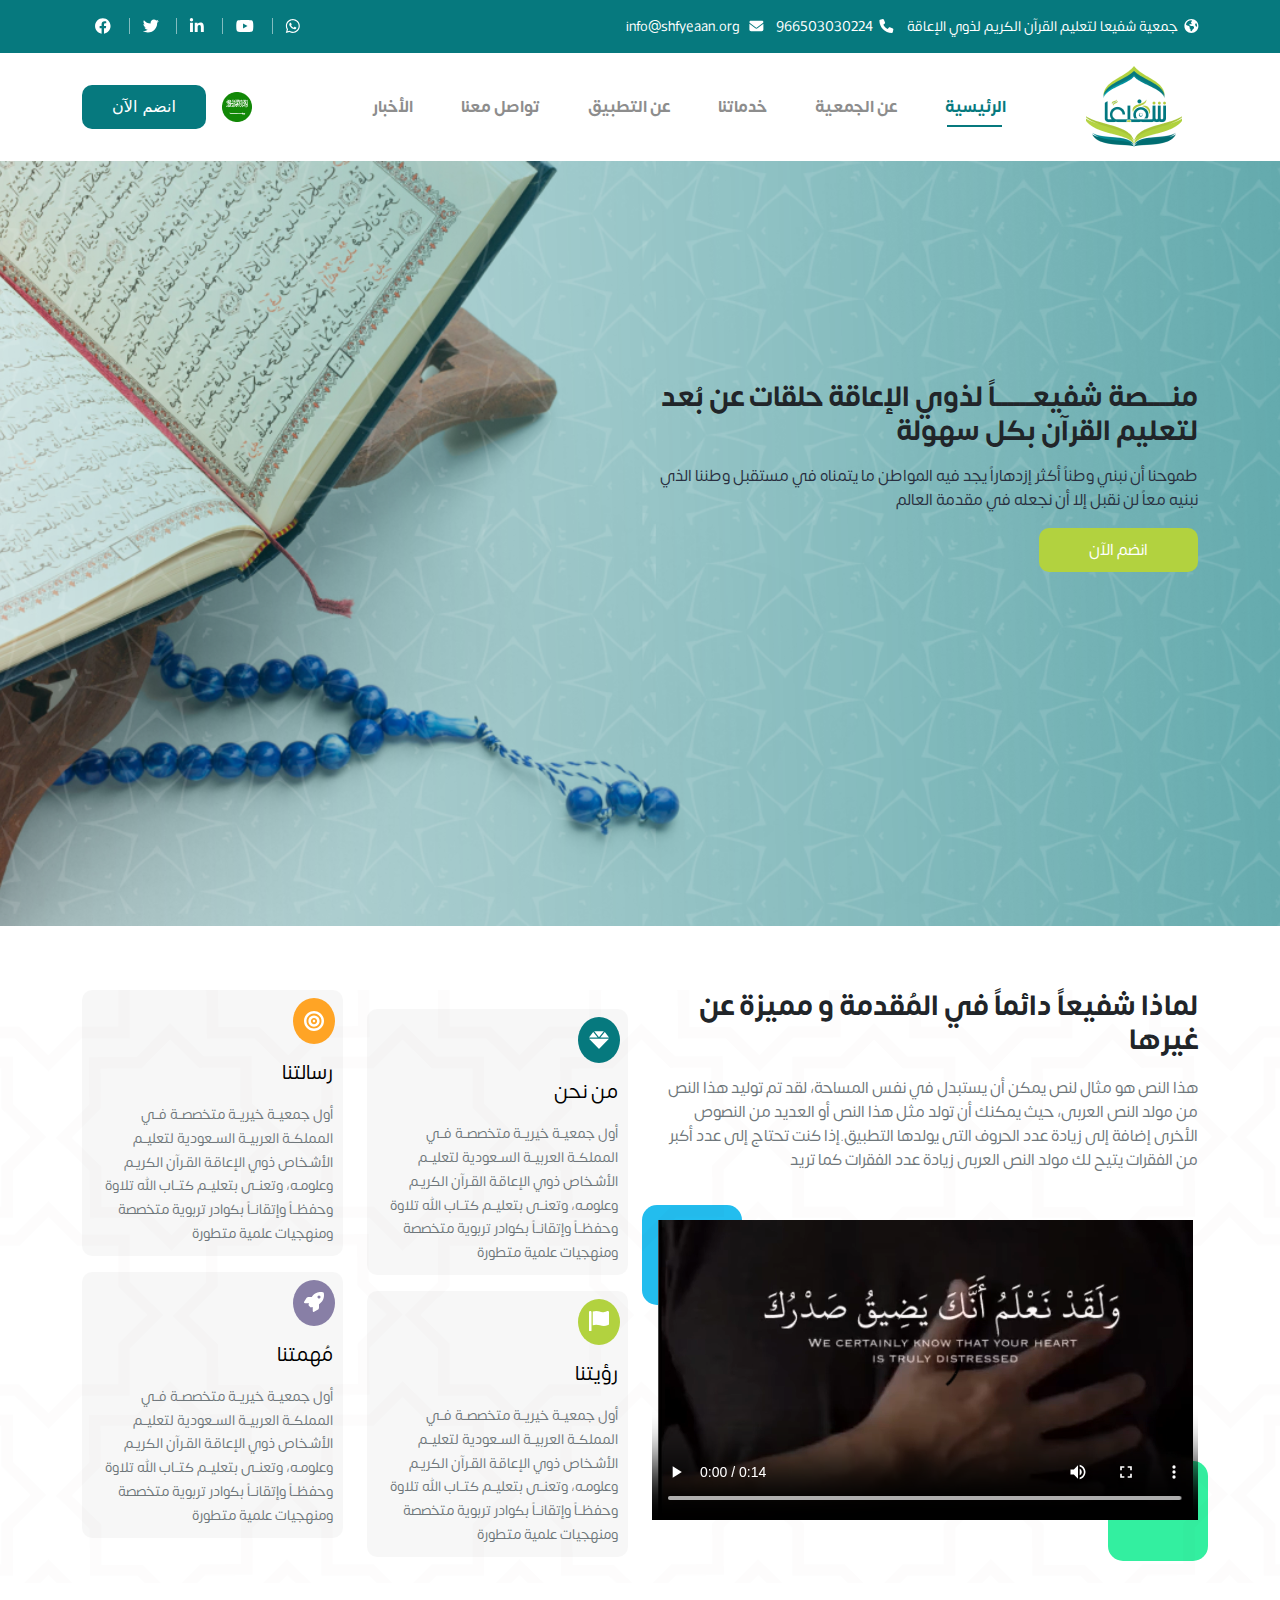
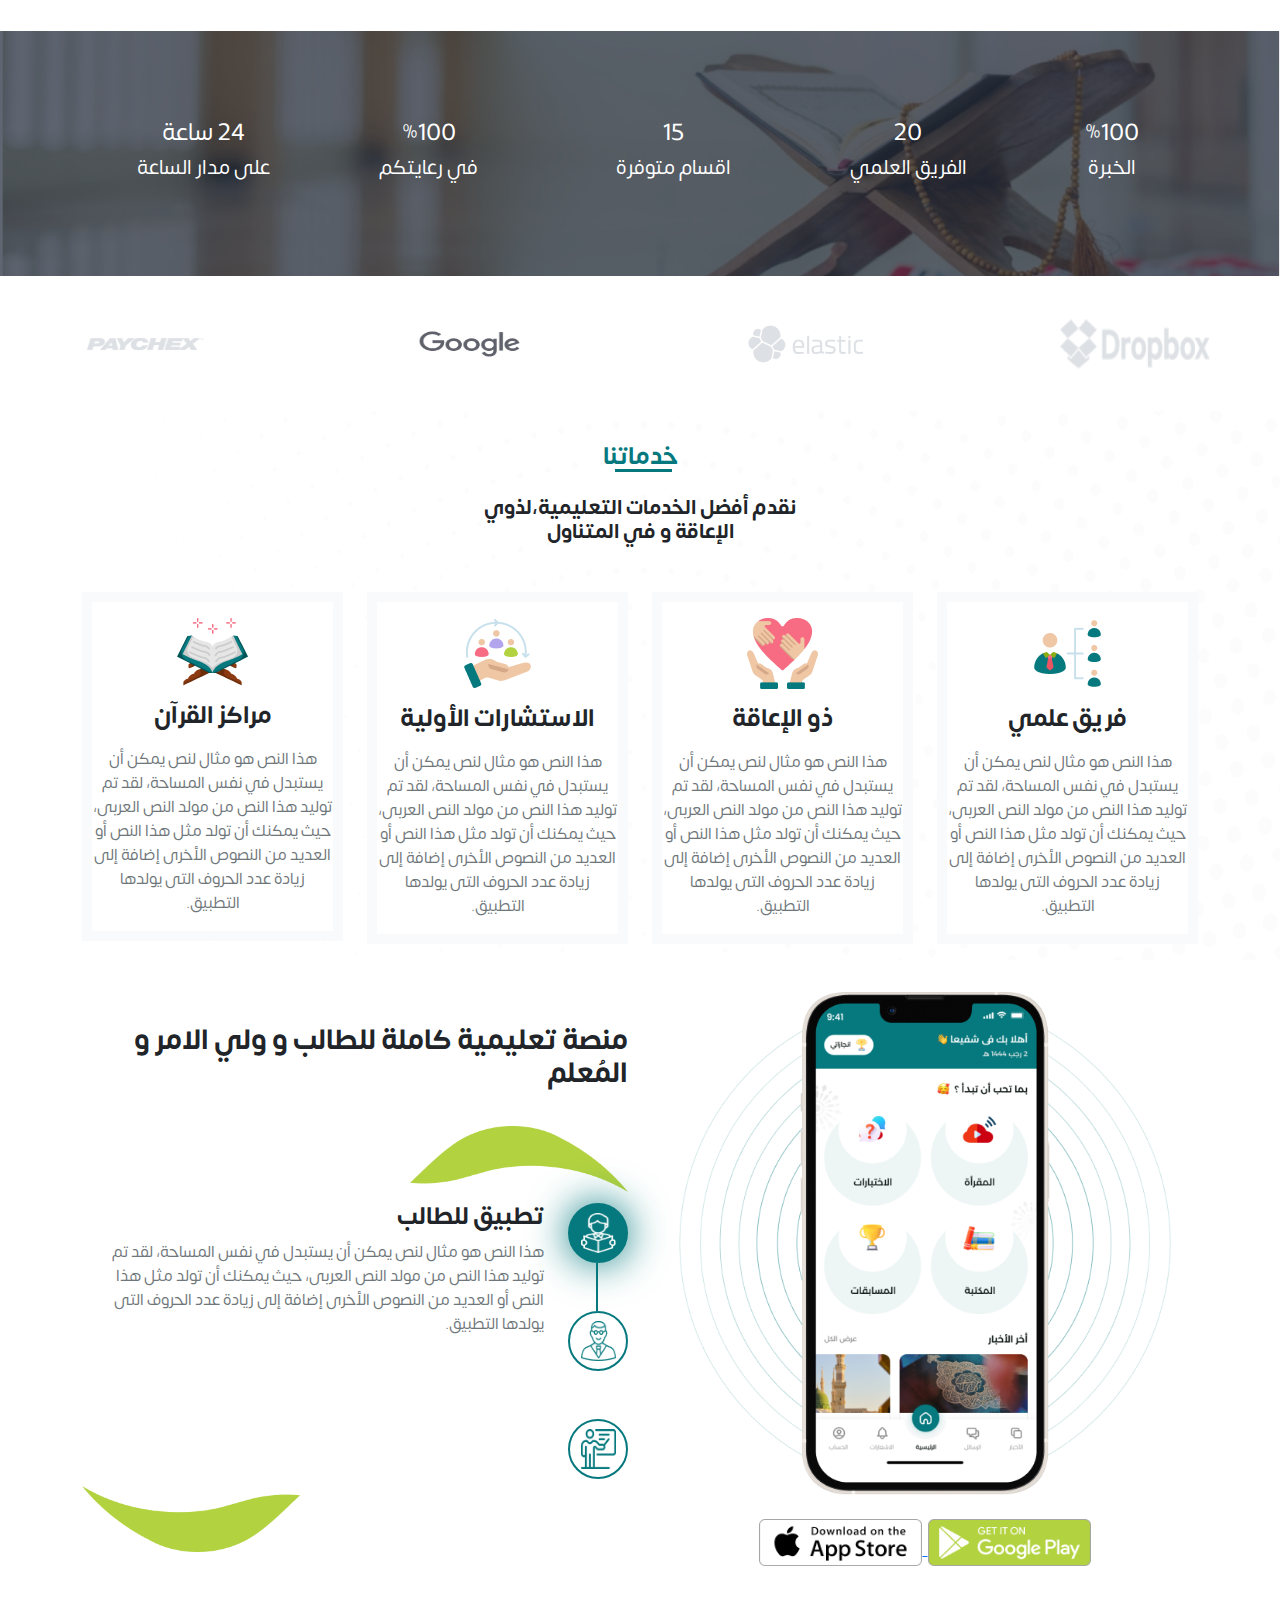
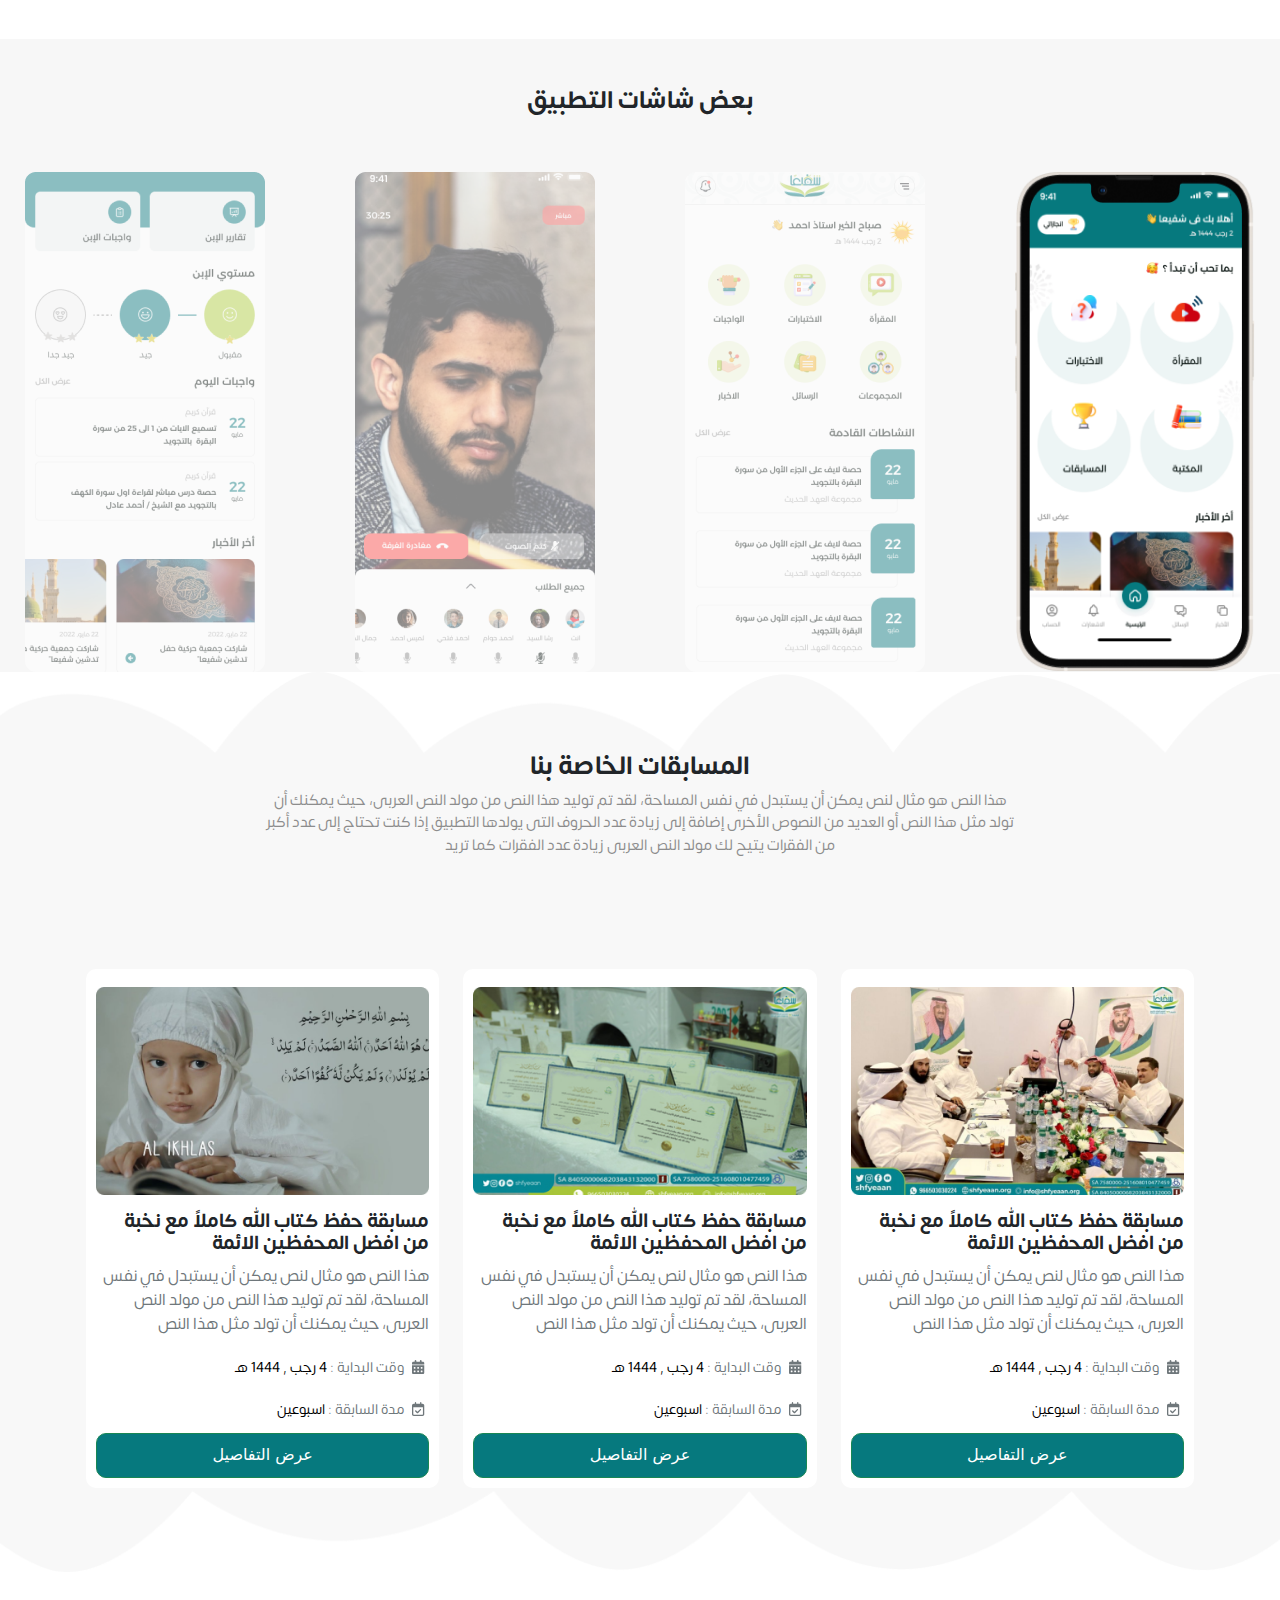
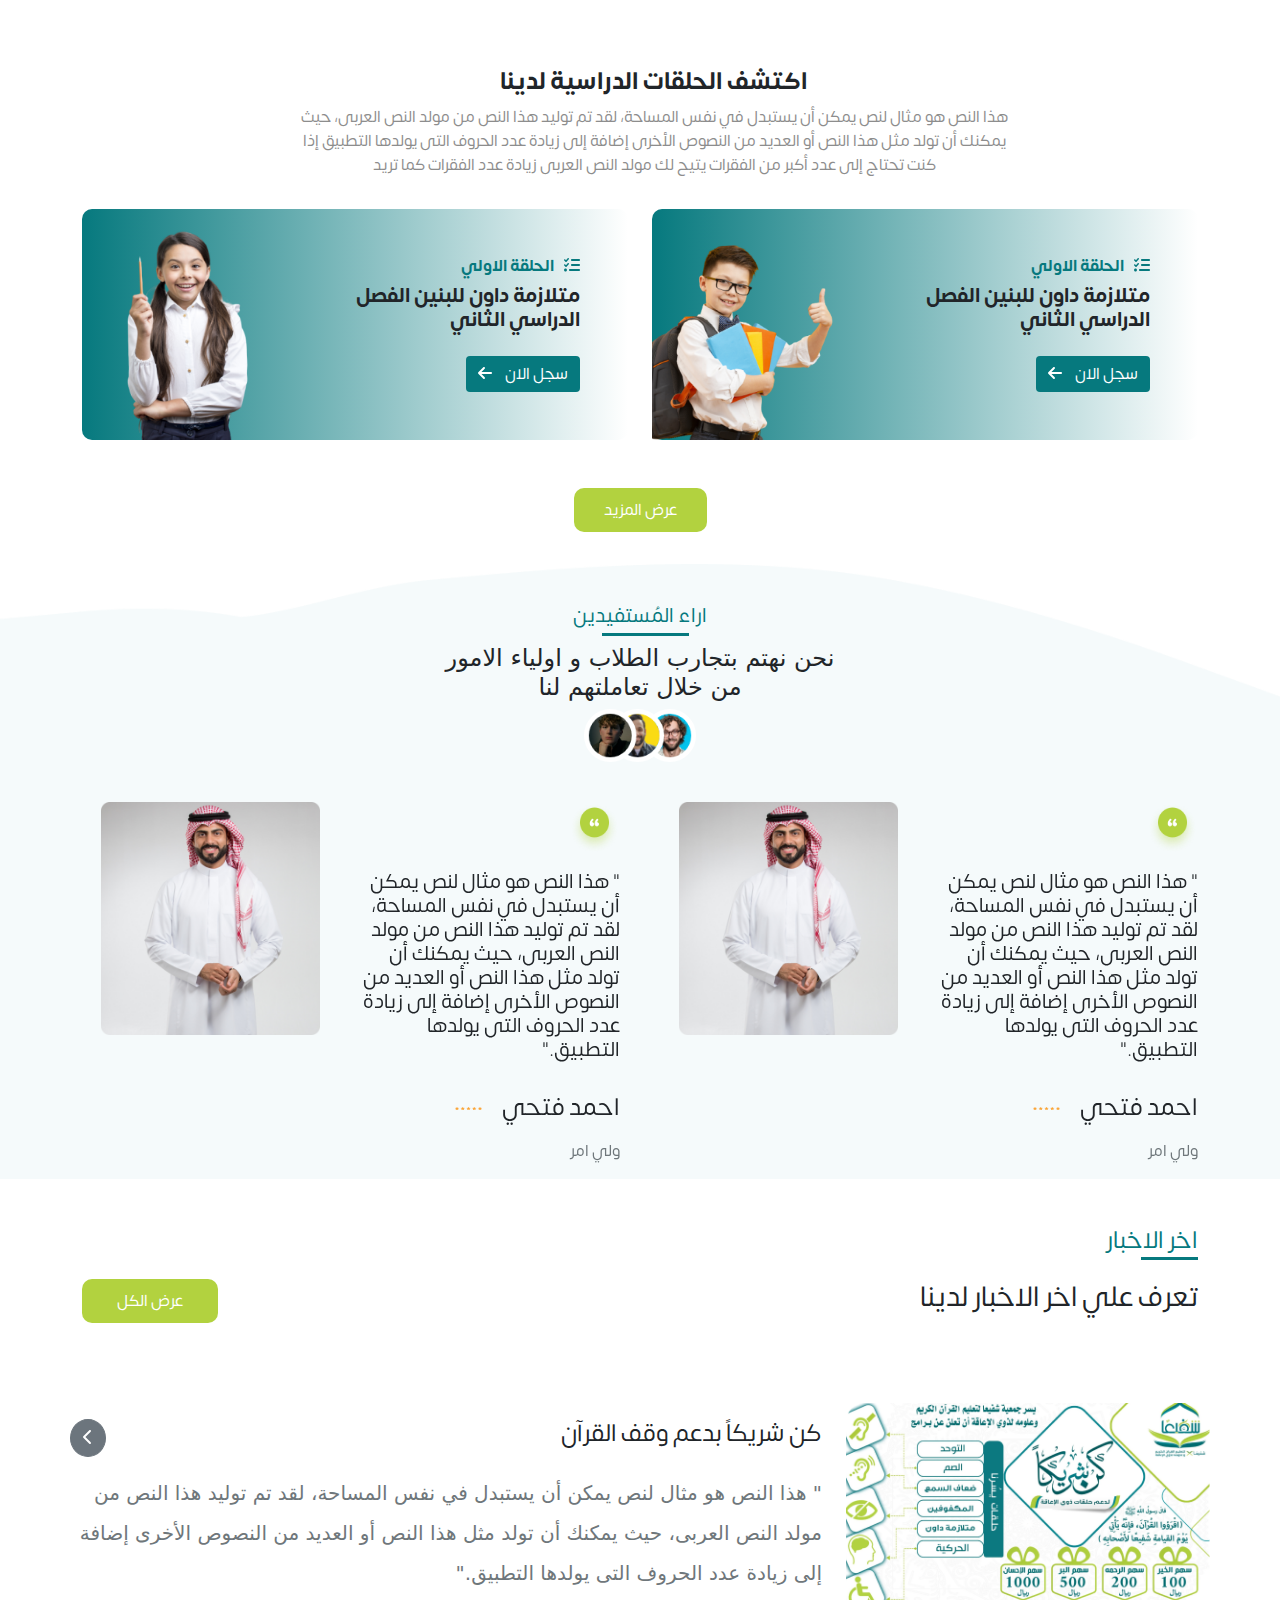
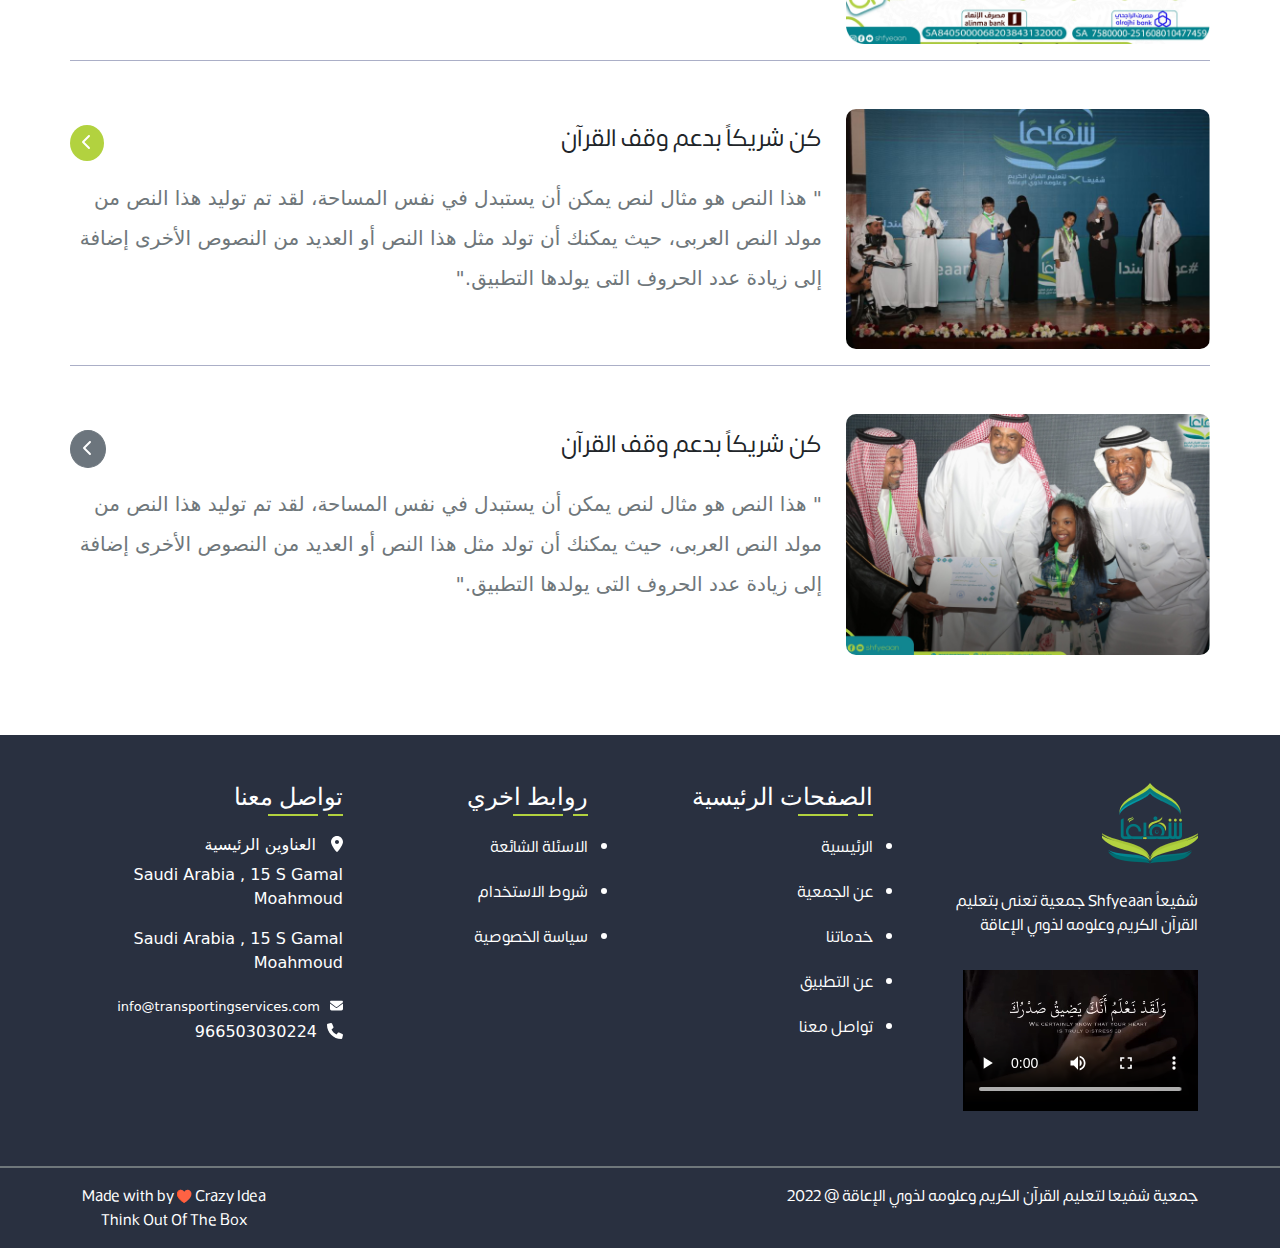
==== commit d3d81170: "add" ====
--- a/index.html
+++ b/index.html
@@ -21,6 +21,9 @@
   </head>
 
   <body>
+    <!-- arrow up -->
+    <a id="button" class="scroll-up"><i class="fa-solid fa-arrow-up"></i></a>
+    <!-- arrow up  -->
     <!---------------------- start scroll-up -------------------------------------------->
     <!-- <a id="button" class="scroll-up"><i class="fa-solid fa-arrow-up"></i></a> -->
     <!-- <i class="bi bi-chevron-up"></i> -->
@@ -39,7 +42,9 @@
                   </p>
                   <div class="flex">
                     <p><i class="fa-solid fa-phone"></i>966503030224</p>
-                    <p><i class="fa-solid fa-envelope"></i> info@shfyeaan.org</p>
+                    <p>
+                      <i class="fa-solid fa-envelope"></i> info@shfyeaan.org
+                    </p>
                   </div>
                 </div>
               </div>
@@ -140,10 +145,10 @@
               </p>
               <div class="back-vidio">
                 <video controls width="100%" height="300px">
-                  <source src="img/viodio.mp4" type="video/mp4">
+                  <source src="img/viodio.mp4" type="video/mp4" />
                 </video>
-                 <img  src="img/viodio.mp4" alt=""> 
-               <!-- <img class="vidioo" src="img/vidio.png" alt="">
+                <img src="img/viodio.mp4" alt="" />
+                <!-- <img class="vidioo" src="img/vidio.png" alt="">
                 <img class="" src="img/vidiopng.png" alt="" />  -->
                 <div class="after"></div>
                 <div class="back"></div>
@@ -152,7 +157,7 @@
           </div>
           <div class="col-lg-6 col-md-12 col-12">
             <div class="row">
-              <div class="col-lg-6 col-6 col-12" style="margin-top: 1.2rem;">
+              <div class="col-lg-6 col-6 col-12" style="margin-top: 1.2rem">
                 <div class="card1">
                   <span class="dimond">
                     <i class="fa-solid fa-gem"></i>
@@ -346,48 +351,113 @@
     <div class="phone" id="phone">
       <div class="container">
         <div class="row">
-          <div class="col-lg-6 col-md-6 col-12" style="text-align: center;">
+          <div class="col-lg-6 col-md-6 col-12" style="text-align: center">
             <img class="img" src="img/phone.png" alt="" />
             <a href="#">
-              <img class="app" src="img/Google Play.png" alt="">
+              <img class="app" src="img/Google Play.png" alt="" />
             </a>
 
-           <a href="#">
-            <img class="app" src="img/App Store.png" alt="">
-           </a>
-           
+            <a href="#">
+              <img class="app" src="img/App Store.png" alt="" />
+            </a>
           </div>
           <div class="col-lg-6 col-md-6 col-12">
             <div class="applications">
               <h3>منصة تعليمية كاملة للطالب و ولي الامر و المُعلم</h3>
-<!--  -->
-<div class="d-flex align-items-start  leave">
-  <img class="wave" src="img/wave.png" alt="">
-  <div class="nav flex-column nav-pills ms-4" id="v-pills-tab" role="tablist" aria-orientation="vertical">
-    <button class="nav-link std active" id="v-pills-home-tab" data-bs-toggle="pill" data-bs-target="#v-pills-home" type="button" role="tab" aria-controls="v-pills-home" aria-selected="true"><img class="nav-img" src="img/application.png" alt=""></button>
-    <button class="nav-link par" id="v-pills-profile-tab" data-bs-toggle="pill" data-bs-target="#v-pills-profile" type="button" role="tab" aria-controls="v-pills-profile" aria-selected="false"><img class="nav-img" src="img/application2.png" alt=""></button>
-    <button class="nav-link tea" id="v-pills-messages-tab" data-bs-toggle="pill" data-bs-target="#v-pills-messages" type="button" role="tab" aria-controls="v-pills-messages" aria-selected="false"><img class="nav-img" src="img/application3.png" alt=""></button>
-    
-  </div>
-  <div class="tab-content" id="v-pills-tabContent">
-    <div class="tab-pane fade show active" id="v-pills-home" role="tabpanel" aria-labelledby="v-pills-home-tab">
-<h4>تطبيق للطالب</h4>
-<p>هذا النص هو مثال لنص يمكن أن يستبدل في نفس المساحة، لقد تم توليد هذا النص من مولد النص العربى، حيث يمكنك أن تولد مثل هذا النص أو العديد من النصوص الأخرى إضافة إلى زيادة عدد الحروف التى يولدها التطبيق.</p>
-    </div>
-    <div class="tab-pane fade" id="v-pills-profile" role="tabpanel" aria-labelledby="v-pills-profile-tab">
-    <h4>تطبيق لولي الأمر</h4>
-<p>هذا النص هو مثال لنص يمكن أن يستبدل في نفس المساحة، لقد تم توليد هذا النص من مولد النص العربى، حيث يمكنك أن تولد مثل هذا النص أو العديد من النصوص الأخرى إضافة إلى زيادة عدد الحروف التى يولدها التطبيق.</p>
-    </div>
-    <div class="tab-pane fade" id="v-pills-messages" role="tabpanel" aria-labelledby="v-pills-messages-tab">
-      <h4>تطبيق للمُعلم</h4>
-<p>هذا النص هو مثال لنص يمكن أن يستبدل في نفس المساحة، لقد تم توليد هذا النص من مولد النص العربى، حيث يمكنك أن تولد مثل هذا النص أو العديد من النصوص الأخرى إضافة إلى زيادة عدد الحروف التى يولدها التطبيق.</p>
-    </div>
-  </div>
-  <img class="wave2" src="img/wave2.png" alt="">
-</div>
-
-<!--  -->
-
+              <!--  -->
+              <div class="d-flex align-items-start leave">
+                <img class="wave" src="img/wave.png" alt="" />
+                <div
+                  class="nav flex-column nav-pills ms-4"
+                  id="v-pills-tab"
+                  role="tablist"
+                  aria-orientation="vertical"
+                >
+                  <button
+                    class="nav-link std active"
+                    id="v-pills-home-tab"
+                    data-bs-toggle="pill"
+                    data-bs-target="#v-pills-home"
+                    type="button"
+                    role="tab"
+                    aria-controls="v-pills-home"
+                    aria-selected="true"
+                  >
+                    <img class="nav-img" src="img/application.png" alt="" />
+                  </button>
+                  <button
+                    class="nav-link par"
+                    id="v-pills-profile-tab"
+                    data-bs-toggle="pill"
+                    data-bs-target="#v-pills-profile"
+                    type="button"
+                    role="tab"
+                    aria-controls="v-pills-profile"
+                    aria-selected="false"
+                  >
+                    <img class="nav-img" src="img/application2.png" alt="" />
+                  </button>
+                  <button
+                    class="nav-link tea"
+                    id="v-pills-messages-tab"
+                    data-bs-toggle="pill"
+                    data-bs-target="#v-pills-messages"
+                    type="button"
+                    role="tab"
+                    aria-controls="v-pills-messages"
+                    aria-selected="false"
+                  >
+                    <img class="nav-img" src="img/application3.png" alt="" />
+                  </button>
+                </div>
+                <div class="tab-content" id="v-pills-tabContent">
+                  <div
+                    class="tab-pane fade show active"
+                    id="v-pills-home"
+                    role="tabpanel"
+                    aria-labelledby="v-pills-home-tab"
+                  >
+                    <h4>تطبيق للطالب</h4>
+                    <p>
+                      هذا النص هو مثال لنص يمكن أن يستبدل في نفس المساحة، لقد تم
+                      توليد هذا النص من مولد النص العربى، حيث يمكنك أن تولد مثل
+                      هذا النص أو العديد من النصوص الأخرى إضافة إلى زيادة عدد
+                      الحروف التى يولدها التطبيق.
+                    </p>
+                  </div>
+                  <div
+                    class="tab-pane fade"
+                    id="v-pills-profile"
+                    role="tabpanel"
+                    aria-labelledby="v-pills-profile-tab"
+                  >
+                    <h4>تطبيق لولي الأمر</h4>
+                    <p>
+                      هذا النص هو مثال لنص يمكن أن يستبدل في نفس المساحة، لقد تم
+                      توليد هذا النص من مولد النص العربى، حيث يمكنك أن تولد مثل
+                      هذا النص أو العديد من النصوص الأخرى إضافة إلى زيادة عدد
+                      الحروف التى يولدها التطبيق.
+                    </p>
+                  </div>
+                  <div
+                    class="tab-pane fade"
+                    id="v-pills-messages"
+                    role="tabpanel"
+                    aria-labelledby="v-pills-messages-tab"
+                  >
+                    <h4>تطبيق للمُعلم</h4>
+                    <p>
+                      هذا النص هو مثال لنص يمكن أن يستبدل في نفس المساحة، لقد تم
+                      توليد هذا النص من مولد النص العربى، حيث يمكنك أن تولد مثل
+                      هذا النص أو العديد من النصوص الأخرى إضافة إلى زيادة عدد
+                      الحروف التى يولدها التطبيق.
+                    </p>
+                  </div>
+                </div>
+                <img class="wave2" src="img/wave2.png" alt="" />
+              </div>
+
+              <!--  -->
             </div>
           </div>
         </div>
@@ -411,6 +481,107 @@
       </div>
     </div>
     <!-- end slider2 -->
+
+    <!-- Our competitions -->
+    <div class="competitions">
+      <div class="container">
+        <div class="row">
+          <div class="head">
+            <h4>المسابقات الخاصة بنا</h4>
+            <p>
+              هذا النص هو مثال لنص يمكن أن يستبدل في نفس المساحة، لقد تم توليد
+              هذا النص من مولد النص العربى، حيث يمكنك أن <br />
+              تولد مثل هذا النص أو العديد من النصوص الأخرى إضافة إلى زيادة عدد
+              الحروف التى يولدها التطبيق إذا كنت تحتاج إلى عدد أكبر <br />
+              من الفقرات يتيح لك مولد النص العربى زيادة عدد الفقرات كما تريد
+            </p>
+          </div>
+          <div class="cards-competitions">
+            <div class="row">
+              <div class="col-lg-4 col-md-6 col-12">
+                <div class="card-competitions">
+                  <img src="img/card-2.png" alt="" />
+                  <h4>
+                    مسابقة حفظ كتاب الله كاملاً مع نخبة من افضل المحفظين الائمة
+                  </h4>
+                  <p>
+                    هذا النص هو مثال لنص يمكن أن يستبدل في نفس المساحة، لقد تم
+                    توليد هذا النص من مولد النص العربى، حيث يمكنك أن تولد مثل
+                    هذا النص
+                  </p>
+                  <div class="calender">
+                    <p>
+                      <i class="fa-solid fa-calendar-days"></i>
+                      <span>وقت البداية :</span> 4 رجب , 1444 هـ
+                    </p>
+                    <p>
+                      <i class="fa-regular fa-calendar-check"></i
+                      ><span> مدة السابقة : </span> اسبوعين
+                    </p>
+                  </div>
+                  <button type="button" class="btn btn-success">
+                    عرض التفاصيل
+                  </button>
+                </div>
+              </div>
+              <div class="col-lg-4 col-md-6 col-12">
+                <div class="card-competitions">
+                  <img src="img/card-3.png" alt="" />
+                  <h4>
+                    مسابقة حفظ كتاب الله كاملاً مع نخبة من افضل المحفظين الائمة
+                  </h4>
+                  <p>
+                    هذا النص هو مثال لنص يمكن أن يستبدل في نفس المساحة، لقد تم
+                    توليد هذا النص من مولد النص العربى، حيث يمكنك أن تولد مثل
+                    هذا النص
+                  </p>
+                  <div class="calender">
+                    <p>
+                      <i class="fa-solid fa-calendar-days"></i>
+                      <span>وقت البداية :</span> 4 رجب , 1444 هـ
+                    </p>
+                    <p>
+                      <i class="fa-regular fa-calendar-check"></i
+                      ><span> مدة السابقة : </span> اسبوعين
+                    </p>
+                  </div>
+                  <button type="button" class="btn btn-success">
+                    عرض التفاصيل
+                  </button>
+                </div>
+              </div>
+              <div class="col-lg-4 col-md-6 col-12">
+                <div class="card-competitions">
+                  <img src="img/card-4.png" alt="" />
+                  <h4>
+                    مسابقة حفظ كتاب الله كاملاً مع نخبة من افضل المحفظين الائمة
+                  </h4>
+                  <p>
+                    هذا النص هو مثال لنص يمكن أن يستبدل في نفس المساحة، لقد تم
+                    توليد هذا النص من مولد النص العربى، حيث يمكنك أن تولد مثل
+                    هذا النص
+                  </p>
+                  <div class="calender">
+                    <p>
+                      <i class="fa-solid fa-calendar-days"></i>
+                      <span>وقت البداية :</span> 4 رجب , 1444 هـ
+                    </p>
+                    <p>
+                      <i class="fa-regular fa-calendar-check"></i
+                      ><span> مدة السابقة : </span> اسبوعين
+                    </p>
+                  </div>
+                  <button type="button" class="btn btn-success">
+                    عرض التفاصيل
+                  </button>
+                </div>
+              </div>
+            </div>
+          </div>
+        </div>
+      </div>
+    </div>
+    <!--Our competitions  -->
 
     <!-- course -->
     <div class="course">
@@ -468,7 +639,7 @@
         </div>
       </div>
     </div>
-
+    <!-- review -->
     <div class="review">
       <div class="container">
         <div class="head">
@@ -533,15 +704,17 @@
             </div>
           </div>
           <div class="swiper-button-next">
-           <i class="fa-solid fa-arrow-left"></i>
+            <i class="fa-solid fa-arrow-left"></i>
           </div>
           <div class="swiper-button-prev">
-         <i class="fa-solid fa-arrow-right"></i>
-          </div>
-        </div>
-      </div>
-    </div>
-
+            <i class="fa-solid fa-arrow-right"></i>
+          </div>
+        </div>
+      </div>
+    </div>
+    <!-- review -->
+
+    <!-- end-arrticals -->
     <div class="end-arrticals" id="end-arrticals">
       <div class="container">
         <div class="row">
@@ -552,10 +725,10 @@
           </div>
           <div class="bord">
             <div class="row">
-              <div class="col-lg-4 col-md-12 col-12 ">
+              <div class="col-lg-4 col-md-12 col-12">
                 <img src="img/media1.png" alt="" />
               </div>
-              <div class="col-lg-8 col-md-12 col-12 ">
+              <div class="col-lg-8 col-md-12 col-12">
                 <div class="flex">
                   <h4>كن شريكاً بدعم وقف القرآن</h4>
                   <a href="#">
@@ -622,6 +795,7 @@
         </div>
       </div>
     </div>
+    <!-- end-arrticals -->
 
     <!--start footer -->
     <div class="footer" id="footer">
@@ -630,14 +804,14 @@
           <div class="row">
             <div class="col-lg-3 col-md-6 col-12">
               <div class="foot1">
-                 <img class="low" src="img/title.png" alt="" />
-             
+                <img class="low" src="img/title.png" alt="" />
+
                 <p>
                   شفيعاً Shfyeaan جمعية تعنى بتعليم القرآن الكريم وعلومه لذوي
                   الإعاقة
                 </p>
                 <video controls width="90%" height="150px">
-                  <source src="img/viodio.mp4" type="video/mp4">
+                  <source src="img/viodio.mp4" type="video/mp4" />
                 </video>
                 <!-- <img class="img-footer" src="img/footer.png" alt="" /> -->
               </div>
@@ -646,11 +820,11 @@
               <div class="list">
                 <ul>
                   <h4>الصفحات الرئيسية</h4>
-                <a href="index.html">  <li>الرئيسية</li>  </a>
-                <a href="#advantge-shafia"> <li>عن الجمعية</li></a>
-                   <a href="#serves"><li>خدماتنا</li></a>
-                 <a href="#phone">  <li>عن التطبيق</li></a>
-                 <a href="">   <li>تواصل معنا</li></a>
+                  <a href="index.html"> <li>الرئيسية</li> </a>
+                  <a href="#advantge-shafia"> <li>عن الجمعية</li></a>
+                  <a href="#serves"><li>خدماتنا</li></a>
+                  <a href="#phone"> <li>عن التطبيق</li></a>
+                  <a href=""> <li>تواصل معنا</li></a>
                 </ul>
               </div>
             </div>
@@ -676,7 +850,7 @@
                 </div>
                 <div class="icon">
                   <h6 class="h6">
-                    <i class="fa-solid fa-envelope" ></i
+                    <i class="fa-solid fa-envelope"></i
                     >info@transportingservices.com
                   </h6>
                 </div>
@@ -691,8 +865,9 @@
       <div class="container">
         <div class="end">
           <p>
-            Made with by <img src="img/hurt.svg" alt="" /> <a href="https://crazyideaco.com/">Crazy Idea</a>
-            <br />Think Out Of The Box
+            Made with by <img src="img/hurt.svg" alt="" />
+            <a href="https://crazyideaco.com/">Crazy Idea</a> <br />Think Out Of
+            The Box
           </p>
           <p>جمعية شفيعا لتعليم القرآن الكريم وعلومه لذوي الإعاقة @ 2022</p>
         </div>
--- a/css/main.css
+++ b/css/main.css
@@ -178,6 +178,7 @@
   color: rgba(6, 121, 126, 1);
   font-size: 30px;
   border-color: rgba(6, 121, 126, 1);
+  /* transition: all 6s ease-out; */
 }
 .navbar-toggler:focus {
   box-shadow: none;
@@ -259,6 +260,7 @@
   box-shadow: none;
   padding: 10px 50px;
   border-radius: 10px;
+  transition: all 0.7s ease-out;
 }
 .join .hero .btn-light:hover {
   background-color: rgba(6, 121, 126, 1);
@@ -334,7 +336,7 @@
   right: -10px;
   border-radius: 15px;
 }
-.advantge-shafia .back-vidio .vidioo{
+.advantge-shafia .back-vidio .vidioo {
   position: absolute;
   content: "";
   width: 45px;
@@ -346,6 +348,7 @@
   border-radius: 10px;
   transition: 0.7s;
   padding-top: 1rem;
+  transition: all 0.7s ease-out;
 }
 .advantge-shafia .card1 .dimond {
   margin: 1rem 0.5rem 0.5rem;
@@ -385,6 +388,7 @@
   border-radius: 10px;
   transition: 0.7s;
   padding-top: 1rem;
+  transition: all 0.7s ease-out;
 }
 .advantge-shafia .card2 .flag {
   margin: 1rem 0.5rem 0.5rem;
@@ -424,6 +428,7 @@
   border-radius: 10px;
   transition: 0.7s;
   padding-top: 1rem;
+  transition: all 0.7s ease-out;
 }
 .advantge-shafia .card3 .tragt {
   margin: 1rem 0.5rem 0.5rem;
@@ -463,6 +468,7 @@
   border-radius: 10px;
   transition: 0.7s;
   padding-top: 1rem;
+  transition: all 0.7s ease-out;
 }
 .advantge-shafia .card4 .rocket {
   margin: 1rem 0.5rem 0.5rem;
@@ -520,25 +526,12 @@
   }
 }
 
-/* counter_sec */
-
-/* .counter_sec .img img{
-  width: 100%;
-}
-.counter_sec{
-  position: relative;
-} 
-.counter_sec .items{
-  position: absolute;
-  content: '';
-} */
 .counter_sec {
   background-image: url(../img/countrer.png);
   background-size: cover;
   background-position: center center;
   background-repeat: no-repeat;
   position: relative;
-  /* height: 40vh; */
 }
 .counter_sec .marg {
   padding: 5rem 0;
@@ -559,16 +552,6 @@
     font-size: 17px;
   }
 }
-/* .counter_sec .items {
-  font-family: "regular";
-  text-align: center;
-  display: flex;
-  justify-content: space-evenly;
-  align-items: center;
-  color: white;
-  margin: 1% 0;
-} */
-
 .counter_sec .star {
   position: absolute;
   content: "";
@@ -761,36 +744,35 @@
   top: 60px;
   left: 28px;
 } */
- .phone .applications .par::after {
+.phone .applications .par::after {
   position: absolute;
   content: "";
   border-left: 2px solid rgba(6, 121, 126, 1);
   height: 48px;
   left: 28px;
   top: 60px;
-} 
+}
 
 .phone .applications .nav-link:last-child::before {
   content: unset;
   border-left: unset;
 }
 
-.phone .applications .leave{
-position: relative;
-margin: 5rem 0;
-}
-.phone .applications .leave .wave{
-position: absolute;
-width: 40%;
-    top: -77px;
-}
-.phone .applications .leave .wave2{
-position: absolute;
-width: 40%;
-bottom: -25px;
-left: 0;
-}
-
+.phone .applications .leave {
+  position: relative;
+  margin: 5rem 0;
+}
+.phone .applications .leave .wave {
+  position: absolute;
+  width: 40%;
+  top: -77px;
+}
+.phone .applications .leave .wave2 {
+  position: absolute;
+  width: 40%;
+  bottom: -25px;
+  left: 0;
+}
 
 @media (max-width: 992px) {
   .phone .img {
@@ -862,6 +844,93 @@
     font-size: 19px;
   }
 }
+/* competitions */
+.competitions{
+   background-image: url(../img/race.png);
+   background-size: cover;
+  width: 100%;
+  height: 100vh;
+  background-repeat: no-repeat;
+}
+.competitions .head {
+  display: flex;
+  align-items: center;
+  justify-content: center;
+  flex-direction: column;
+  text-align: center;
+  margin: 5rem 0;
+}
+.competitions .head h4 {
+  font-family: "bold";
+  font-size: 25px;
+}
+.competitions .head p {
+  font-family: "regular";
+  font-size: 15px;
+  color: rgba(141, 141, 141, 1);
+}
+.cards-competitions {
+
+  padding: 1rem;
+  /* background-size: cover;
+  background-position: center center;
+  background-repeat: no-repeat; */
+}
+.cards-competitions .card-competitions {
+  background-color: white;
+  border-radius: 10px;
+  padding: 10px;
+}
+.cards-competitions .card-competitions img {
+  width: 100%;
+  margin: 0.5rem auto 1rem;
+  display: flex;
+  justify-content: center;
+  align-items: center;
+}
+.cards-competitions .card-competitions h4 {
+  font-size: 19px;
+  font-family: "bold";
+}
+.cards-competitions .card-competitions p {
+  font-size: 16px;
+  font-family: "regular";
+  color: rgba(111, 119, 123, 1);
+  margin: .5rem 0 .8rem;
+}
+.cards-competitions .card-competitions .calender {
+  display: flex;
+  align-items: center;
+  justify-content: space-between;
+  flex-wrap: wrap;
+}
+.cards-competitions .card-competitions .btn-success{
+width: 100%;
+background-color: rgba(6, 121, 126, 1);
+color: white;
+border-radius: 10px;
+box-shadow: none ;
+padding: .6rem 0;
+transition: all 0.7s ease-out;
+}
+.cards-competitions .card-competitions .btn-success:hover{
+background-color: transparent;
+color: rgba(6, 121, 126, 1);
+border: solid 1px rgba(6, 121, 126, 1);
+}
+.cards-competitions .card-competitions .calender svg {
+  color: rgba(111, 119, 123, 1);
+  padding: 0 5px;
+}
+.cards-competitions .card-competitions .calender p {
+  color: black;
+  font-size: 14px;
+  font-family: "regular";
+}
+.cards-competitions .card-competitions .calender span {
+  color: rgba(111, 119, 123, 1);
+}
+/* competitions */
 
 /* course */
 .course .title {
@@ -990,6 +1059,7 @@
   border: none;
   box-shadow: none;
   font-family: "regular";
+  transition: all 0.7s ease-out;
   /* text-shadow: 2px 2px rgba(178, 210, 63, 1); */
 }
 .course .more .btn:hover {
@@ -1109,18 +1179,18 @@
 .swiper-rtl .swiper-button-next {
   right: 60px;
 }
- @media (max-width: 992px) {
+@media (max-width: 992px) {
   .swiper-button-next,
   .swiper-button-prev {
     top: 91%;
   }
-} 
- @media (max-width: 780px) {
+}
+@media (max-width: 780px) {
   .swiper-button-next,
   .swiper-button-prev {
     top: 94%;
   }
-} 
+}
 
 /* end-arrticals */
 .end-arrticals {
@@ -1302,7 +1372,7 @@
   margin-bottom: 1.3rem;
   color: white;
 }
-.footer  a {
+.footer a {
   color: white;
   text-decoration: none;
 }
@@ -1389,10 +1459,10 @@
   width: 100%;
 }
 @media (max-width: 1300px) {
-  .footer .icon .h6{
-  font-size: 13px;
-  }
-  }
+  .footer .icon .h6 {
+    font-size: 13px;
+  }
+}
 
 @media (max-width: 600px) {
   .end {
@@ -1414,8 +1484,6 @@
   }
 }
 
-
-
 /* end footer */
 
 /* lesson */
@@ -1450,13 +1518,67 @@
   padding-bottom: 4rem;
 }
 
+/* scroll-up */
+#button {
+  /* display: inline-block; */
+  display: flex;
+  align-items: center;
+  justify-content: center;
+  background-color: rgba(6, 121, 126, 1);
+  width: 40px;
+  height: 40px;
+  border-radius: 50%;
+  text-align: center;
+  position: fixed;
+  bottom: 40px;
+  left: 30px;
+  transition: background-color 0.5s, opacity 0.5s, visibility 0.5s;
+  opacity: 0;
+  visibility: hidden;
+  z-index: 100;
+  border: 1px solid var(--color-fourth);
+  animation: move-toggs 3s linear infinite;
+}
+#button::after {
+  font-weight: normal;
+  font-style: normal;
+  font-size: 2em;
+  line-height: 50px;
+  color: var(--color-primary);
+}
+#button i {
+  color: var(--color-white);
+  margin: auto;
+  font-size: 22px;
+  transition: 0.3s all;
+}
+#button:hover {
+  /* background-color: var(--color-text); */
+  cursor: pointer;
+}
+#button:hover i {
+  color: var(--color-white);
+}
+#button:active {
+  background-color: #555;
+}
+#button.show {
+  opacity: 1;
+  visibility: visible;
+}
+.scroll-up {
+  color: white;
+}
+.scroll-up:hover {
+  color: black;
+}
+/* scroll-up */
+
 @media (max-width: 1500px) {
 }
-
 /* tablet responsive */
 @media (max-width: 992px) {
 }
-
 /* Mobile responsive */
 @media (max-width: 600px) {
 }
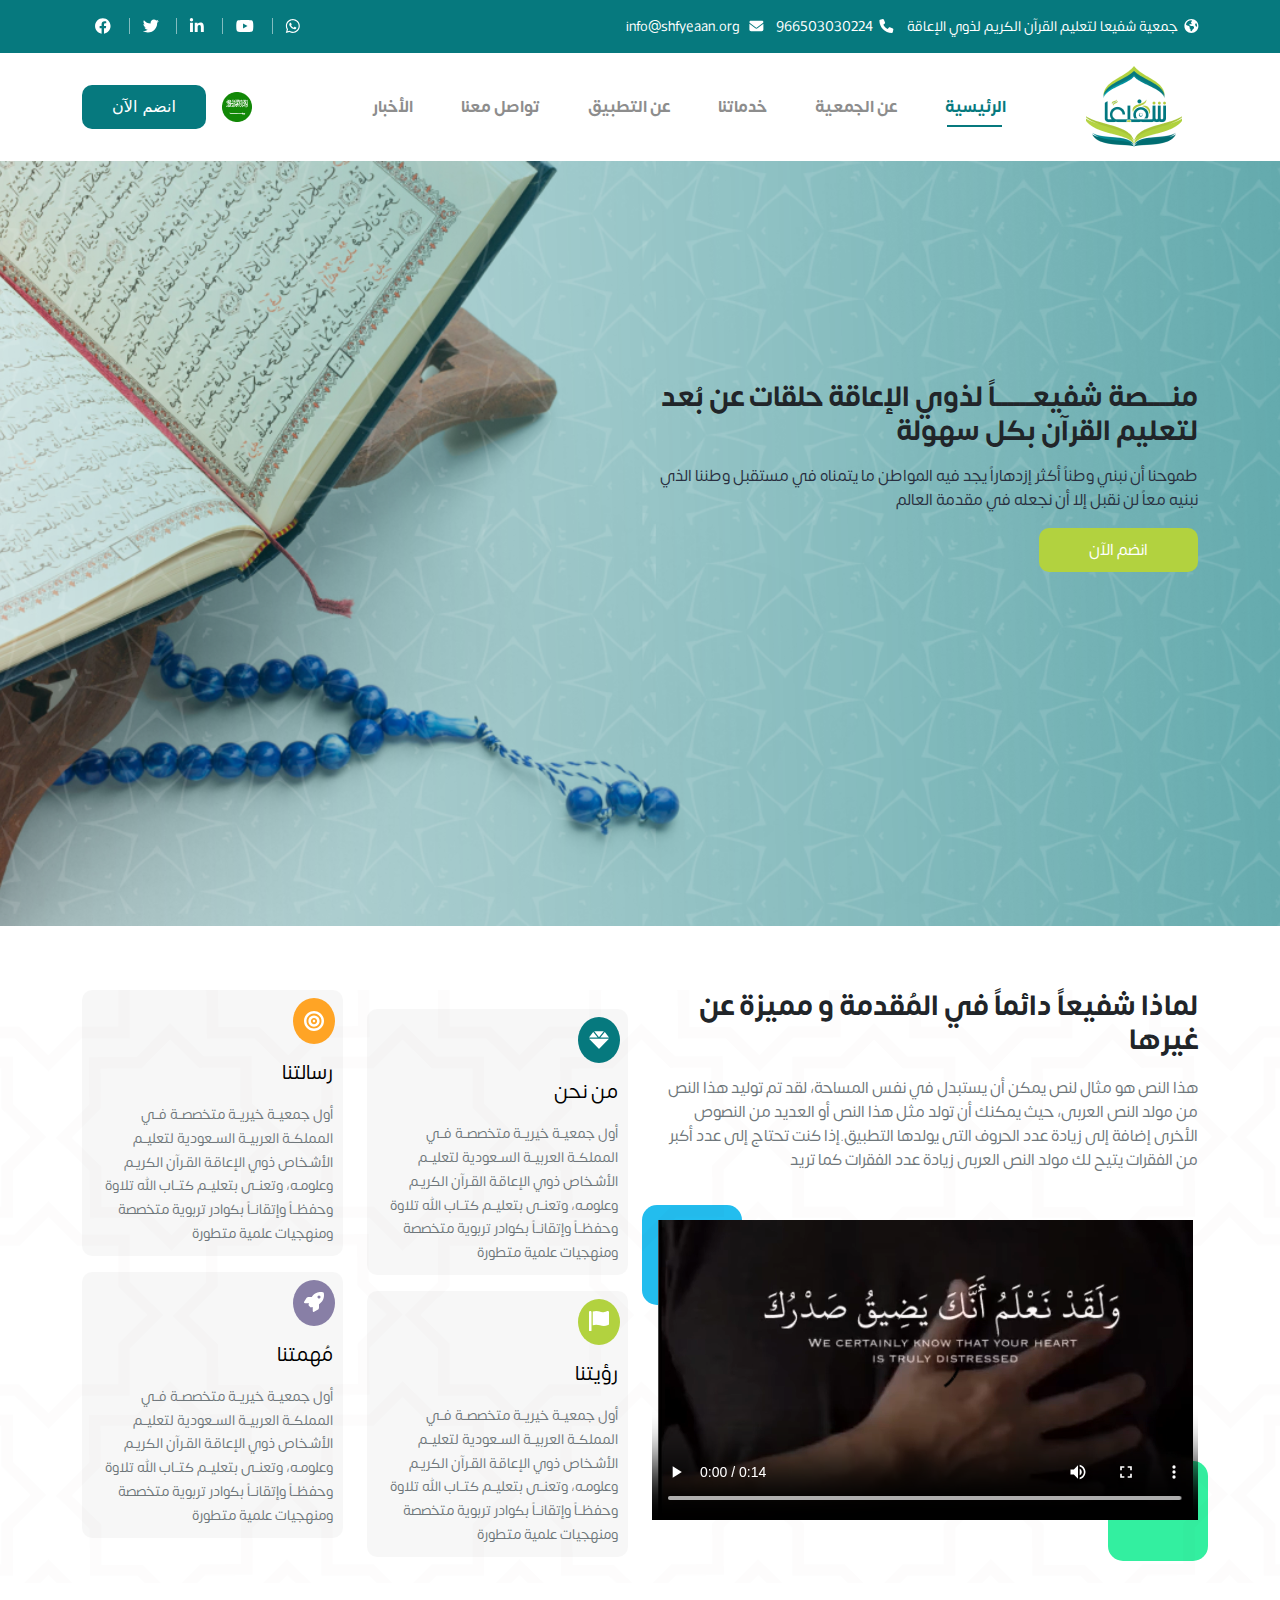
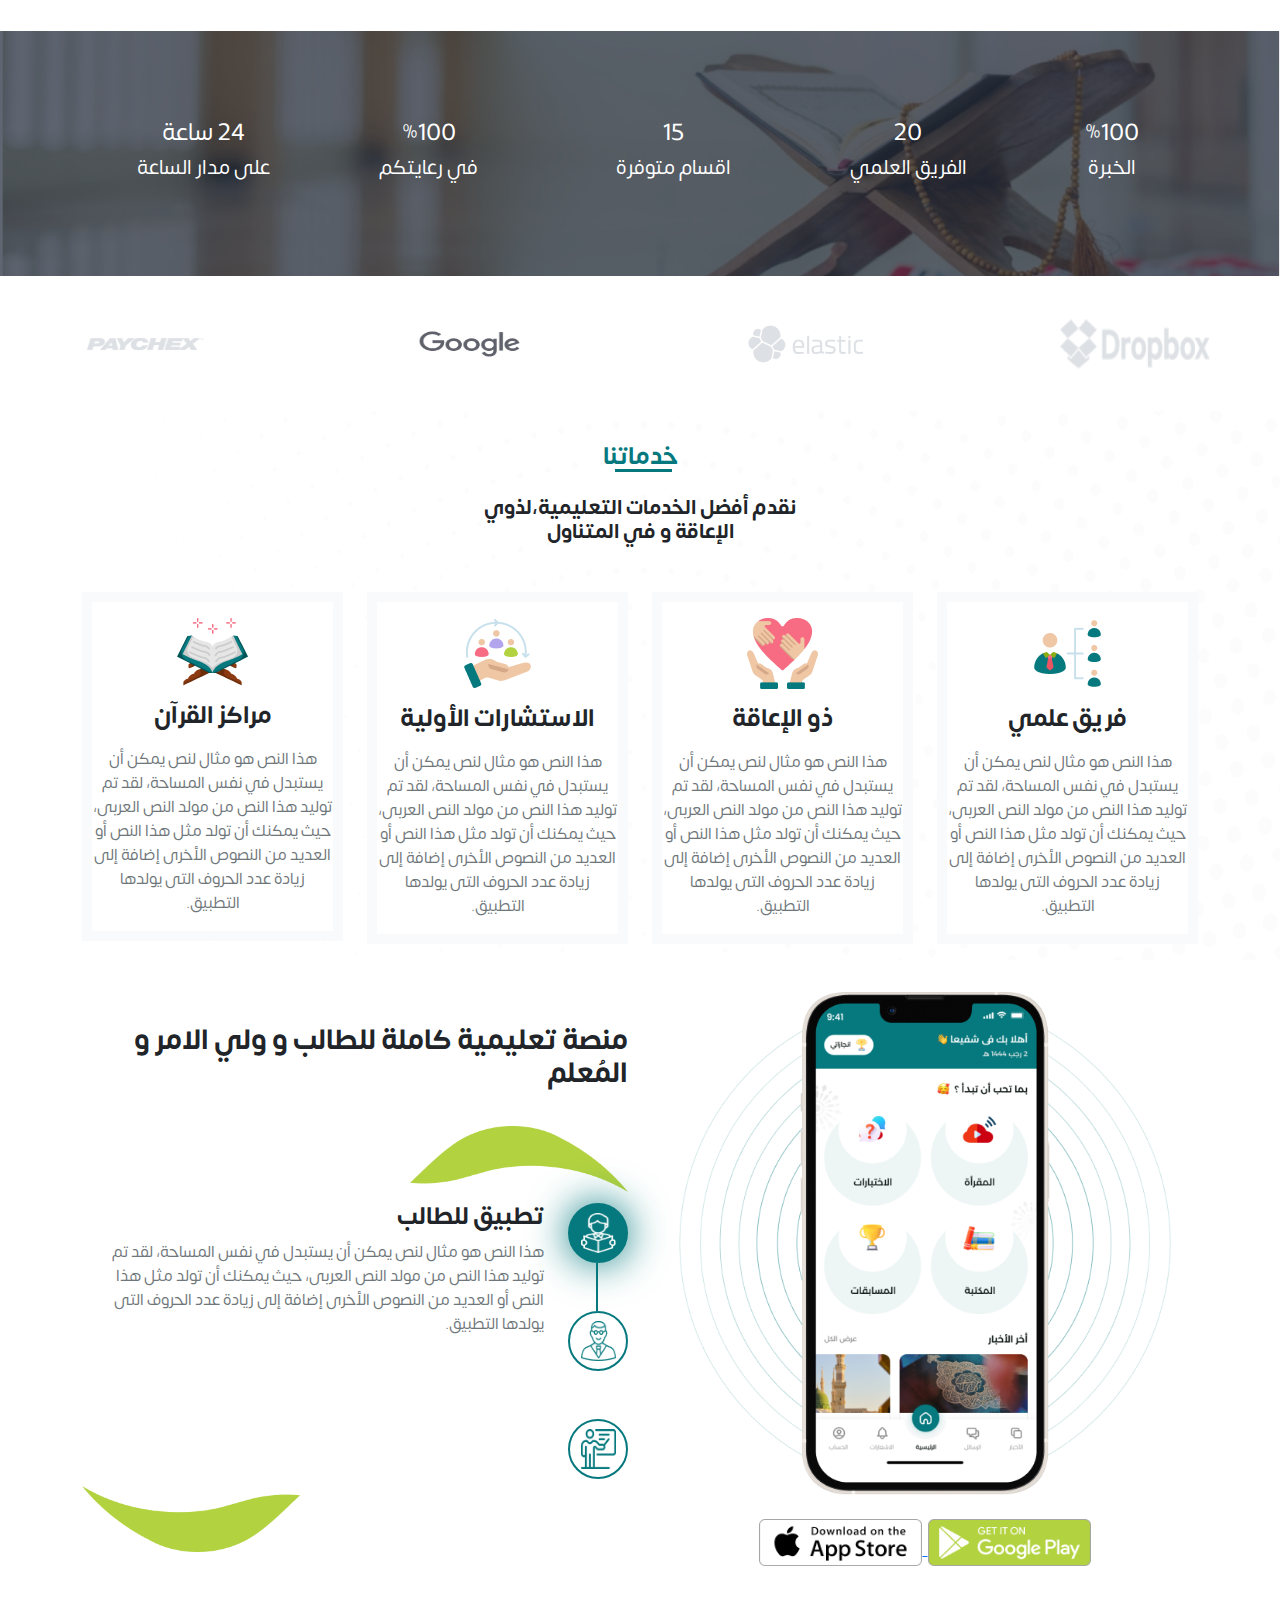
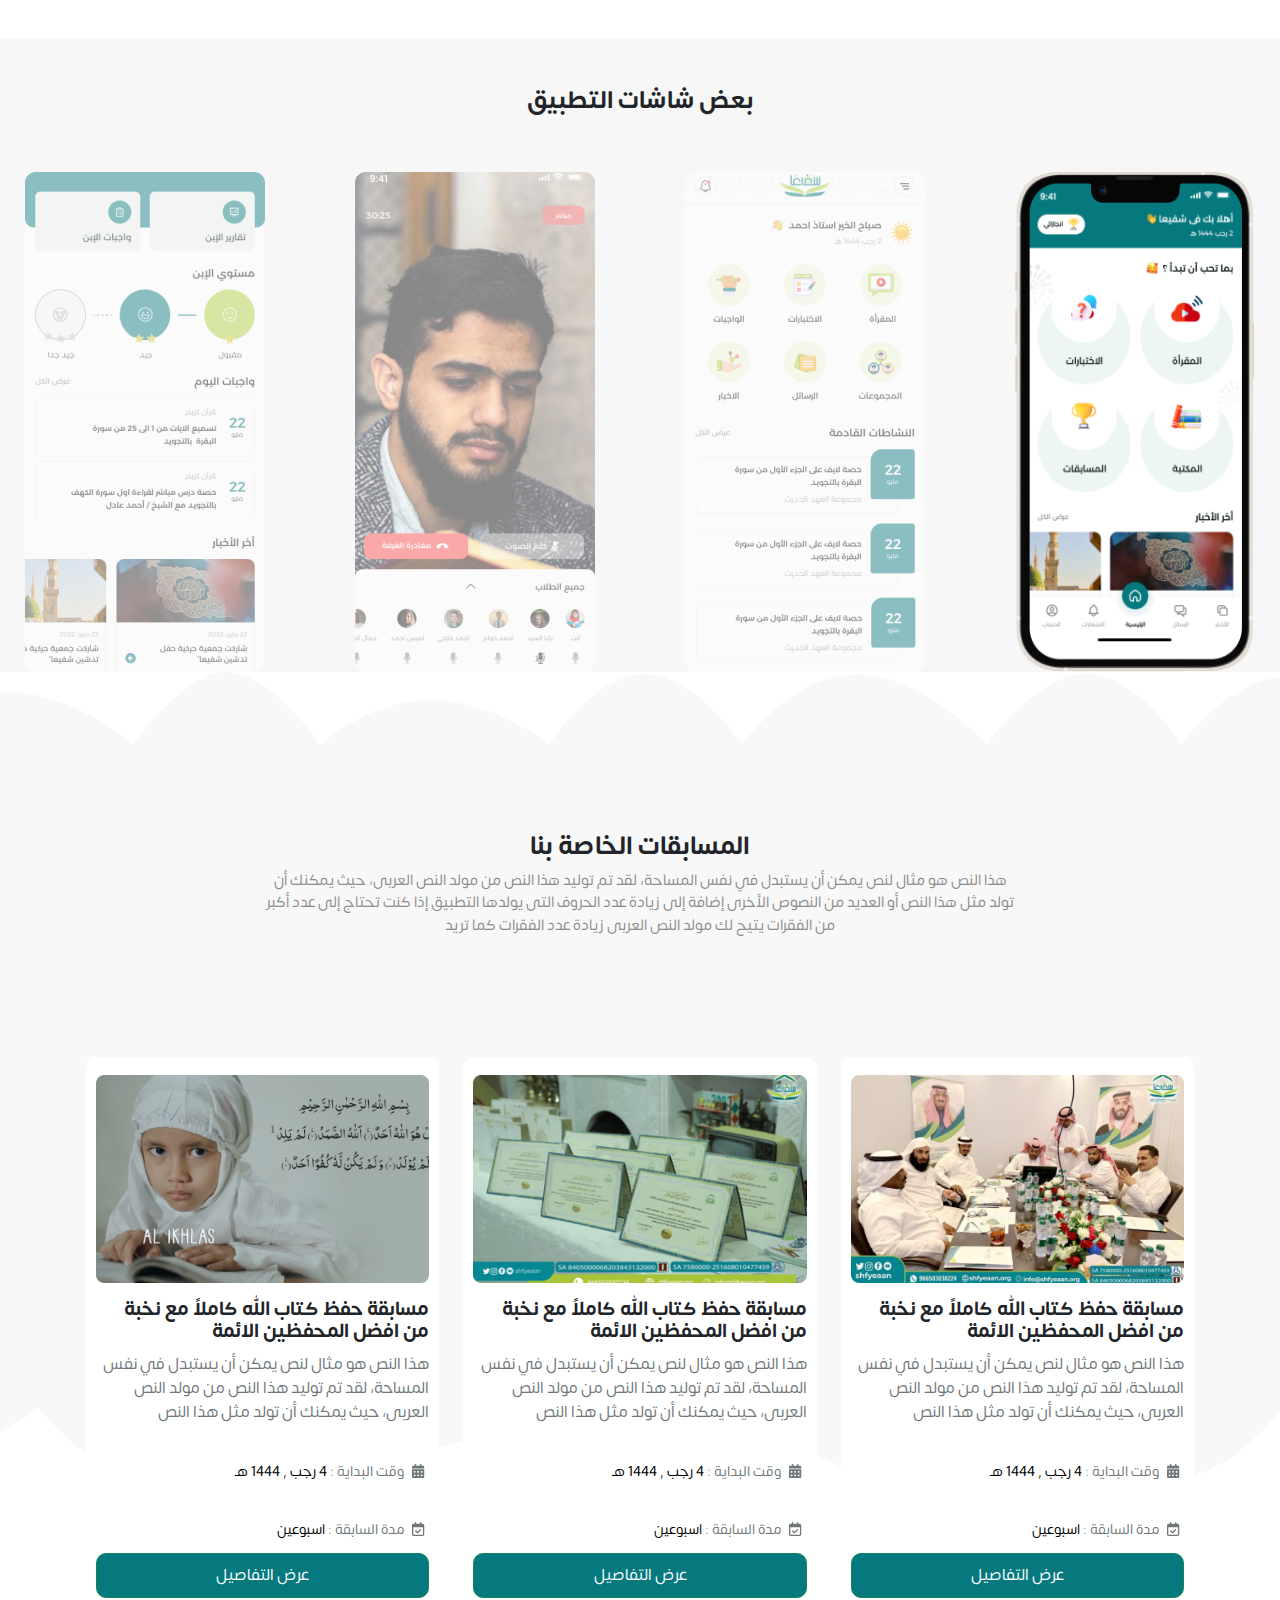
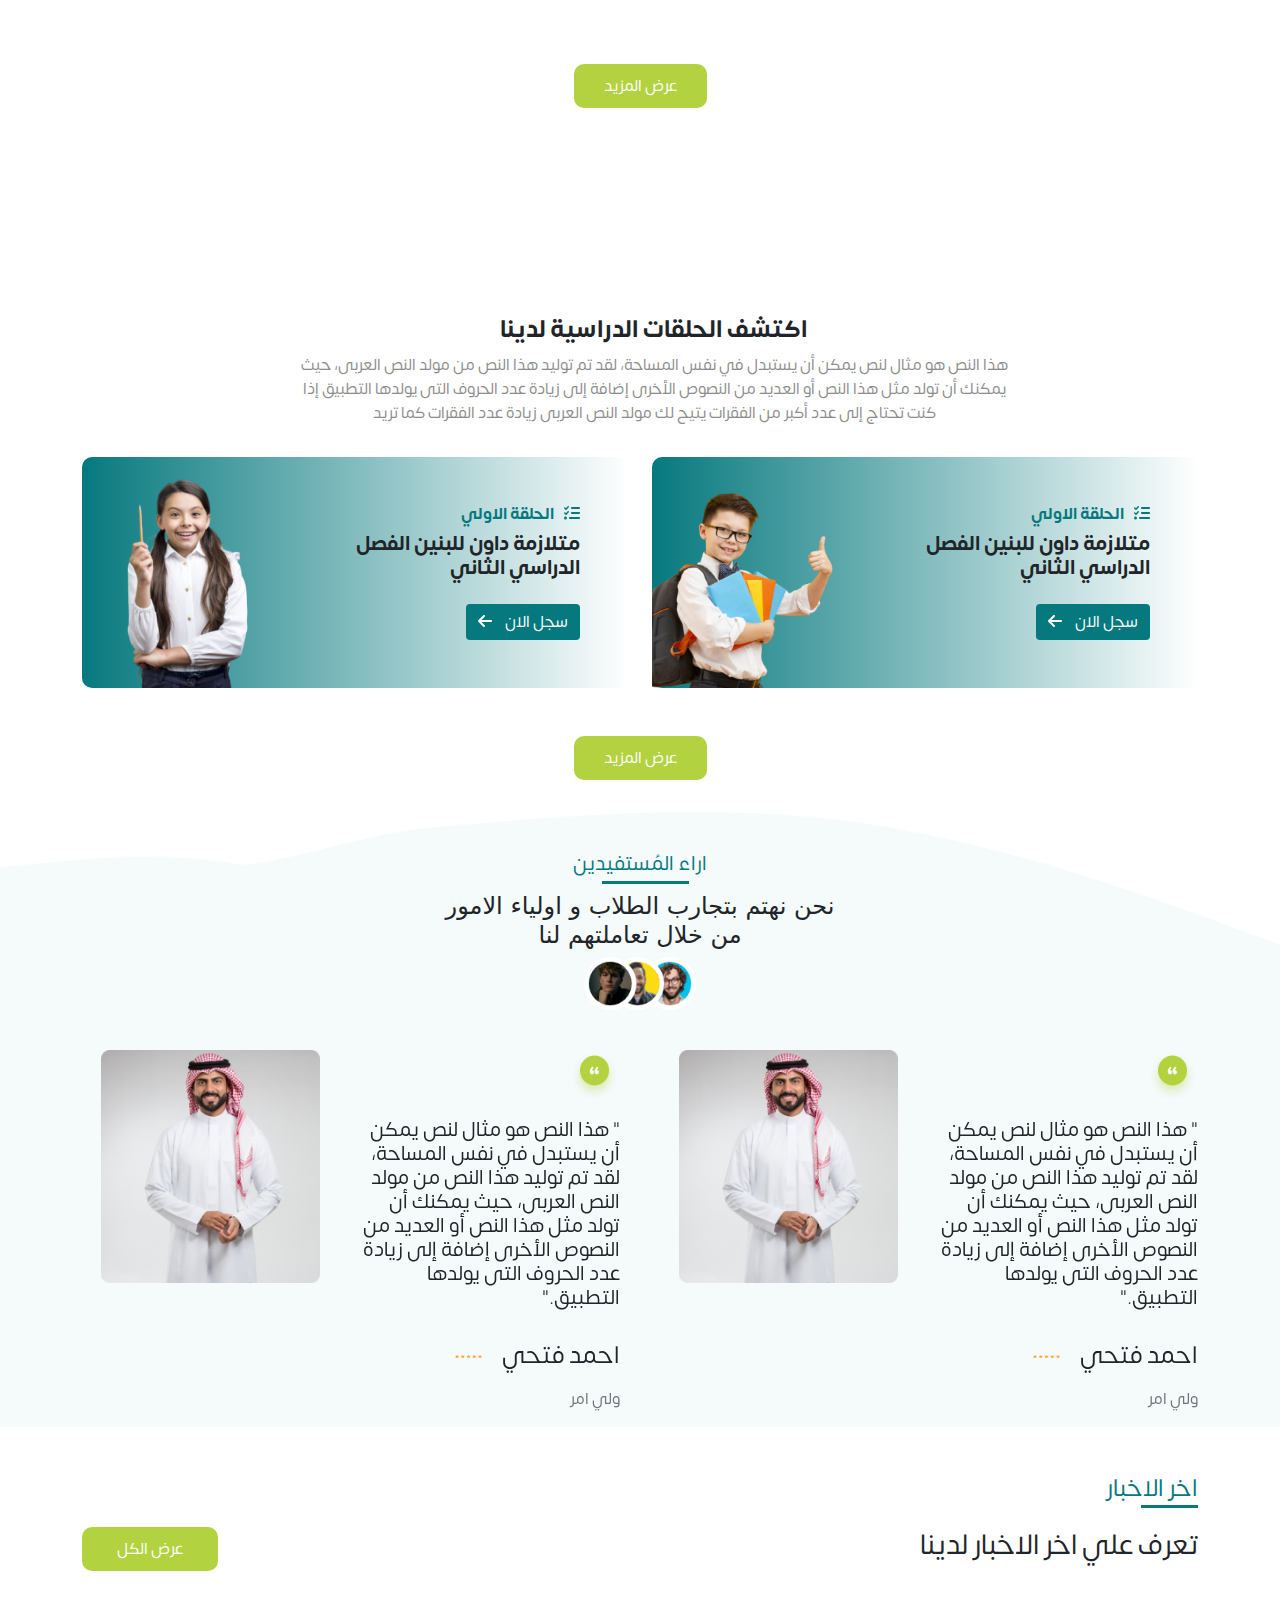
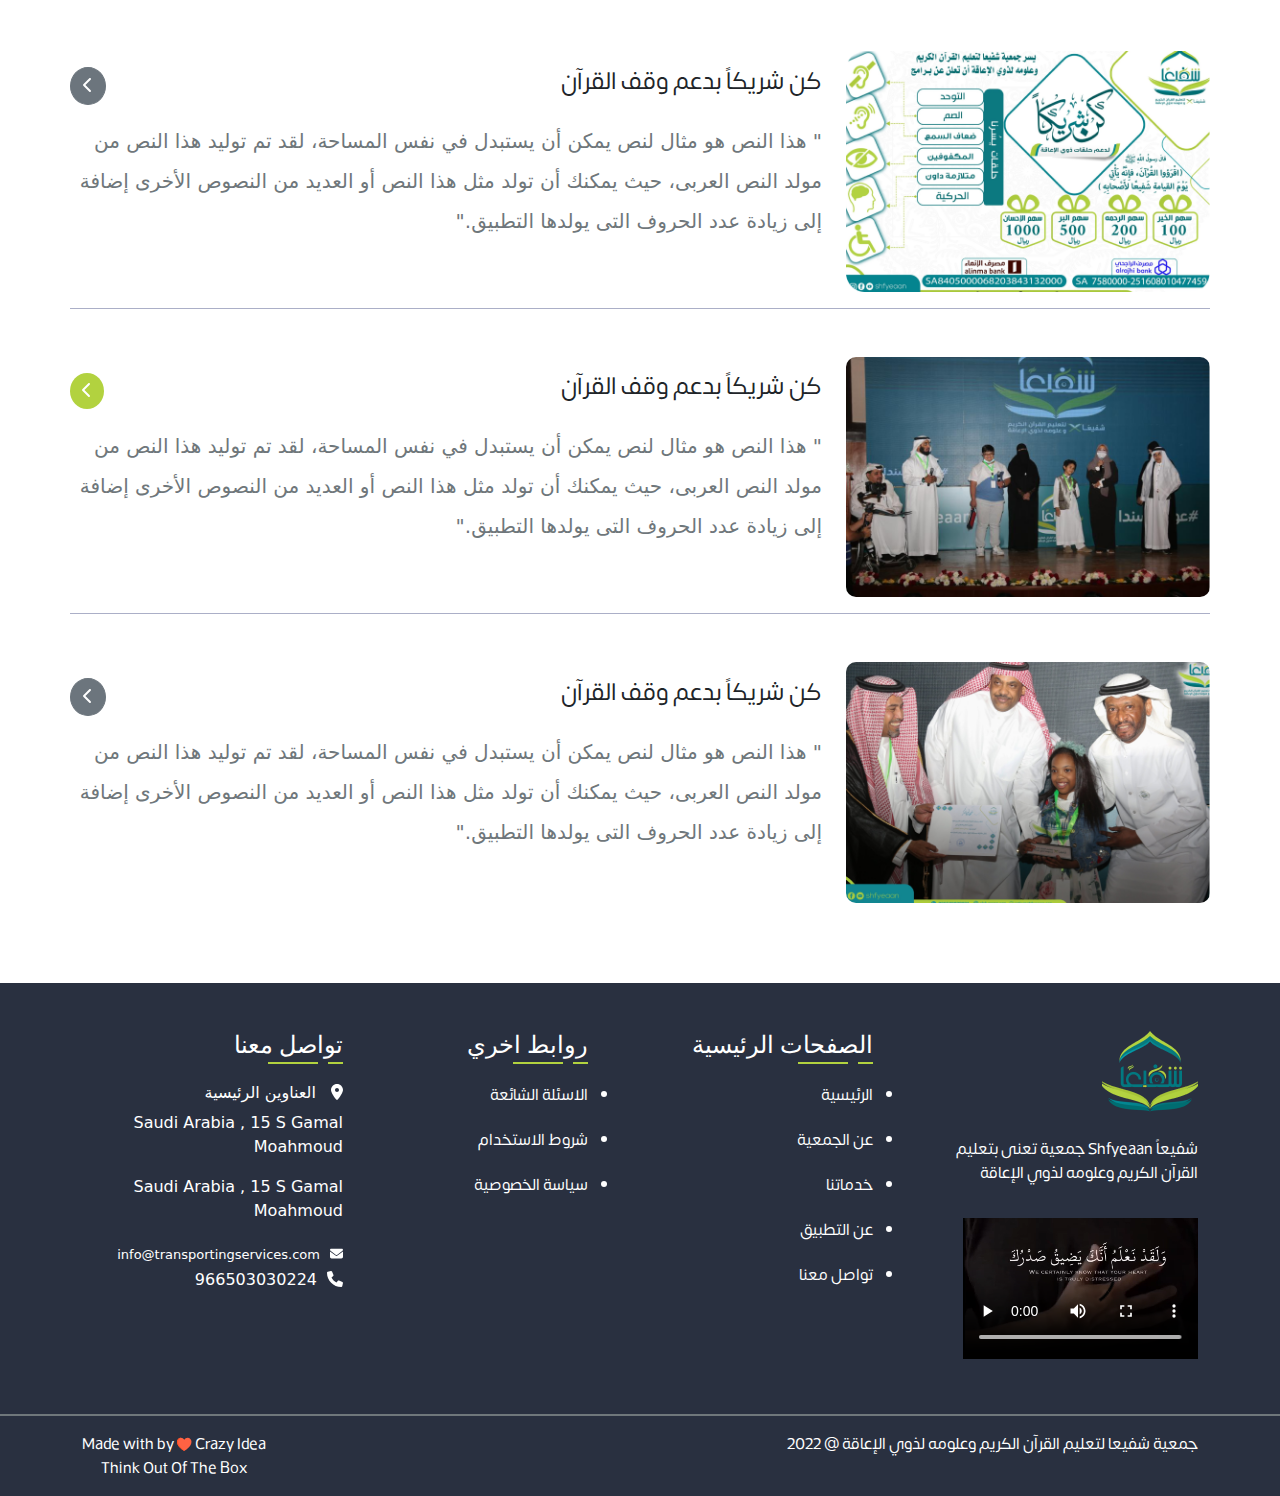
==== commit f8c37414: "details" ====
--- a/index.html
+++ b/index.html
@@ -519,9 +519,11 @@
                       ><span> مدة السابقة : </span> اسبوعين
                     </p>
                   </div>
-                  <button type="button" class="btn btn-success">
-                    عرض التفاصيل
-                  </button>
+                  <a href="details-competitions.html">
+                    <button type="button" class="btn btn-success">
+                        عرض التفاصيل
+                      </button>
+                  </a>
                 </div>
               </div>
               <div class="col-lg-4 col-md-6 col-12">
@@ -545,9 +547,11 @@
                       ><span> مدة السابقة : </span> اسبوعين
                     </p>
                   </div>
-                  <button type="button" class="btn btn-success">
-                    عرض التفاصيل
-                  </button>
+                  <a href="details-competitions.html">
+                    <button type="button" class="btn btn-success">
+                        عرض التفاصيل
+                      </button>
+                  </a>
                 </div>
               </div>
               <div class="col-lg-4 col-md-6 col-12">
@@ -571,12 +575,19 @@
                       ><span> مدة السابقة : </span> اسبوعين
                     </p>
                   </div>
-                  <button type="button" class="btn btn-success">
-                    عرض التفاصيل
-                  </button>
-                </div>
-              </div>
-            </div>
+                  <a href="details-competitions.html">
+                    <button type="button" class="btn btn-success">
+                        عرض التفاصيل
+                      </button>
+                  </a>
+                </div>
+              </div>
+            </div>
+          </div>
+          <div class="more">
+            <a href="competitions.html">
+              <button type="button" class="btn btn-success">عرض المزيد</button>
+            </a>
           </div>
         </div>
       </div>
--- a/css/main.css
+++ b/css/main.css
@@ -845,12 +845,12 @@
   }
 }
 /* competitions */
-.competitions{
-   background-image: url(../img/race.png);
-   background-size: cover;
+.competitions {
+  background-image: url(../img/cover.png);
+  background-size: contain;
   width: 100%;
-  height: 100vh;
   background-repeat: no-repeat;
+  padding: 5rem 0;
 }
 .competitions .head {
   display: flex;
@@ -870,7 +870,6 @@
   color: rgba(141, 141, 141, 1);
 }
 .cards-competitions {
-
   padding: 1rem;
   /* background-size: cover;
   background-position: center center;
@@ -880,6 +879,7 @@
   background-color: white;
   border-radius: 10px;
   padding: 10px;
+  margin: 0.5rem 0;
 }
 .cards-competitions .card-competitions img {
   width: 100%;
@@ -896,7 +896,7 @@
   font-size: 16px;
   font-family: "regular";
   color: rgba(111, 119, 123, 1);
-  margin: .5rem 0 .8rem;
+  margin: 0.5rem 0 0.8rem;
 }
 .cards-competitions .card-competitions .calender {
   display: flex;
@@ -904,19 +904,21 @@
   justify-content: space-between;
   flex-wrap: wrap;
 }
-.cards-competitions .card-competitions .btn-success{
-width: 100%;
-background-color: rgba(6, 121, 126, 1);
-color: white;
-border-radius: 10px;
-box-shadow: none ;
-padding: .6rem 0;
-transition: all 0.7s ease-out;
-}
-.cards-competitions .card-competitions .btn-success:hover{
-background-color: transparent;
-color: rgba(6, 121, 126, 1);
-border: solid 1px rgba(6, 121, 126, 1);
+.cards-competitions .card-competitions .btn-success {
+  width: 100%;
+  background-color: rgba(6, 121, 126, 1);
+  color: white;
+  border-radius: 10px;
+  box-shadow: none;
+  padding: 0.6rem 0;
+  transition: all 0.7s ease-out;
+  font-family: "regular";
+  font-size: 16px;
+}
+.cards-competitions .card-competitions .btn-success:hover {
+  background-color: transparent;
+  color: rgba(6, 121, 126, 1);
+  border: solid 1px rgba(6, 121, 126, 1);
 }
 .cards-competitions .card-competitions .calender svg {
   color: rgba(111, 119, 123, 1);
@@ -924,11 +926,45 @@
 }
 .cards-competitions .card-competitions .calender p {
   color: black;
+  padding-top: 1rem;
   font-size: 14px;
   font-family: "regular";
 }
 .cards-competitions .card-competitions .calender span {
   color: rgba(111, 119, 123, 1);
+}
+.competitions .more {
+  display: flex;
+  justify-content: center;
+  align-items: center;
+  margin: 2rem 0;
+}
+.competitions .more .btn {
+  padding: 10px 30px;
+  border-radius: 10px;
+  background-color: rgba(178, 210, 63, 1);
+  color: white;
+  border: none;
+  box-shadow: none;
+  font-family: "regular";
+  transition: all 0.7s ease-out;
+}
+.competitions .more .btn:hover {
+  background-color: rgba(6, 121, 126, 1);
+}
+@media (max-width: 600px) {
+  .cards-competitions .card-competitions h4 {
+    font-size: 16px;
+  }
+  .cards-competitions .card-competitions p {
+    font-size: 13px;
+  }
+  .cards-competitions .card-competitions .calender p {
+    font-size: 12px;
+  }
+  .cards-competitions .card-competitions .btn-success {
+    font-size: 14px;
+  }
 }
 /* competitions */
 
@@ -1517,6 +1553,14 @@
   margin-top: 3rem;
   padding-bottom: 4rem;
 }
+.starss-two {
+  background-image: url(../img/stars2.png);
+  background-size: cover;
+  background-position: center center;
+  background-repeat: no-repeat;
+  padding-top: 3rem;
+  padding-bottom: 4rem;
+}
 
 /* scroll-up */
 #button {
@@ -1573,6 +1617,210 @@
   color: black;
 }
 /* scroll-up */
+/* join-compitition */
+.join-compitition .img img {
+  width: 95%;
+}
+.join-compitition .date {
+  margin: 1rem 0;
+}
+.join-compitition .date .calender {
+  display: flex;
+  align-items: center;
+  background-color: rgba(226, 237, 238, 1);
+  border-radius: 7px;
+  padding: 0.5rem 0;
+}
+.join-compitition .detailss h4 {
+  font-family: "bold";
+  font-size: 20px;
+}
+.join-compitition .date .calender .svg {
+  width: 40px;
+  height: 40px;
+  background-color: white;
+  border-radius: 50%;
+  display: flex;
+  align-items: center;
+  justify-content: center;
+  margin: 0 0.6rem;
+}
+.join-compitition .date .calender .svg svg {
+  color: rgba(6, 121, 126, 1);
+}
+.join-compitition .date .start h6 {
+  font-family: "regular";
+  font-size: 14px;
+}
+.join-compitition .date .start h5 {
+  font-family: "regular";
+  font-size: 16px;
+}
+.join-compitition .date h4 {
+  font-family: "bold";
+  font-size: 16px;
+  margin: 2rem 0 1rem;
+}
+.join-compitition .date p {
+  font-family: "regular";
+  font-size: 15px;
+  color: rgba(141, 141, 141, 1);
+  width: 90%;
+}
+.join-compitition .date .btn-success{
+  width: 50%;
+  background-color: rgba(6, 121, 126, 1);
+  color: white;
+  border-radius: 10px;
+  box-shadow: none;
+  padding: 0.6rem 0;
+  transition: all 0.7s ease-out;
+  font-family: "regular";
+  font-size: 16px;
+  margin: 1rem 0;
+}
+.join-compitition .Contest-prizes .one-place{
+  width: 85%;
+  background-color: rgba(255, 209, 145, 1);
+  margin: 1.5rem 0 0;
+  padding: 10rem 0rem 1rem;
+  border-radius: 16px 16px 0 0;
+  display: flex;
+  flex-direction: column;
+  align-items: center;
+  justify-content: center;
+  text-align: center;
+}
+.join-compitition .Contest-prizes .third-place{
+  width: 85%;
+  background-color: rgba(202, 188, 245, 1);
+  margin: 1.5rem 0 0;
+  padding: 5rem 0rem 1rem;
+  border-radius: 16px 16px 0 0;
+  display: flex;
+  flex-direction: column;
+  align-items: center;
+  justify-content: center;
+  text-align: center;
+}
+.join-compitition .Contest-prizes .two-place{
+  width: 85%;
+  background-color: rgba(164, 203, 205, 1);
+  margin: 1.5rem 0 0;
+  padding: 5rem 0rem 1rem;
+  border-radius: 16px 16px 0 0;
+  display: flex;
+  flex-direction: column;
+  align-items: center;
+  justify-content: center;
+  text-align: center;
+}
+.join-compitition .Contest-prizes{
+  display: flex;
+  flex-direction: column;
+  align-items: center;
+  justify-content: center;
+  margin: 0.5rem;
+}
+.prizess{
+  display: flex;
+  align-items: end;
+  justify-content: center;
+  margin: 2rem 0 0;
+}
+.prizess .one-place h5{
+  font-size: 17px;
+  font-family: "regular";
+}
+.prizess .one-place h6{
+  font-size: 12px;
+  font-family: "bold";
+}
+.prizess .two-place h5{
+  font-size: 17px;
+  font-family: "regular";
+}
+.prizess .two-place h6{
+  font-size: 12px;
+  font-family: "bold";
+}
+.prizess .third-place h5{
+  font-size: 17px;
+  font-family: "regular";
+}
+.prizess .third-place h6{
+  font-size: 12px;
+  font-family: "bold";
+}
+@media (max-width: 992px) {
+  .join-compitition .img img {
+    width: 75%;
+}
+.detailss{
+  margin: 1rem 0;
+}
+.join-compitition .date p {
+  width: 80%;
+}
+.join-compitition .date .btn-success {
+  width: 35%;
+}
+}
+@media (max-width: 600px){
+  .join-compitition .detailss h4 {
+    font-size: 16px;
+    margin: 0.5rem 0px;
+}
+.join-compitition .date p {
+    width: 95%;
+}
+.join-compitition .date .btn-success {
+  width: 45%;
+}
+}
+/* join-compitition */
+
+/* Connect-with-us */
+.start-form{
+  margin: 3rem 0;
+}
+.Connect-with-us .start-form h3{
+  font-size:35px ;
+  font-family: "bold";
+}
+.Connect-with-us .start-form h6{
+  font-size:15px ;
+  font-family: "regular";
+}
+.Connect-with-us .start-form form label{
+  font-size:15px ;
+  font-family: "regular";
+  margin: .5rem 0;
+}
+.Connect-with-us .start-form form .btn-dark{
+  font-size:15px ;
+  font-family: "regular";
+  border-radius: 10px;
+  padding: .5rem 1rem;
+  margin: 1rem 0;
+}
+.Connect-with-us .start-form form .form-check .form-check-input{
+  float: right;
+  margin-right: 0;
+}
+.form-check {
+  display: flex;
+  align-items: center;
+  padding: 1rem 0;
+}
+.Connect-with-us .img {
+  margin: 3rem 0;
+}
+.Connect-with-us .img img{
+  width: 100%;
+}
+/* Connect-with-us */
+
 
 @media (max-width: 1500px) {
 }
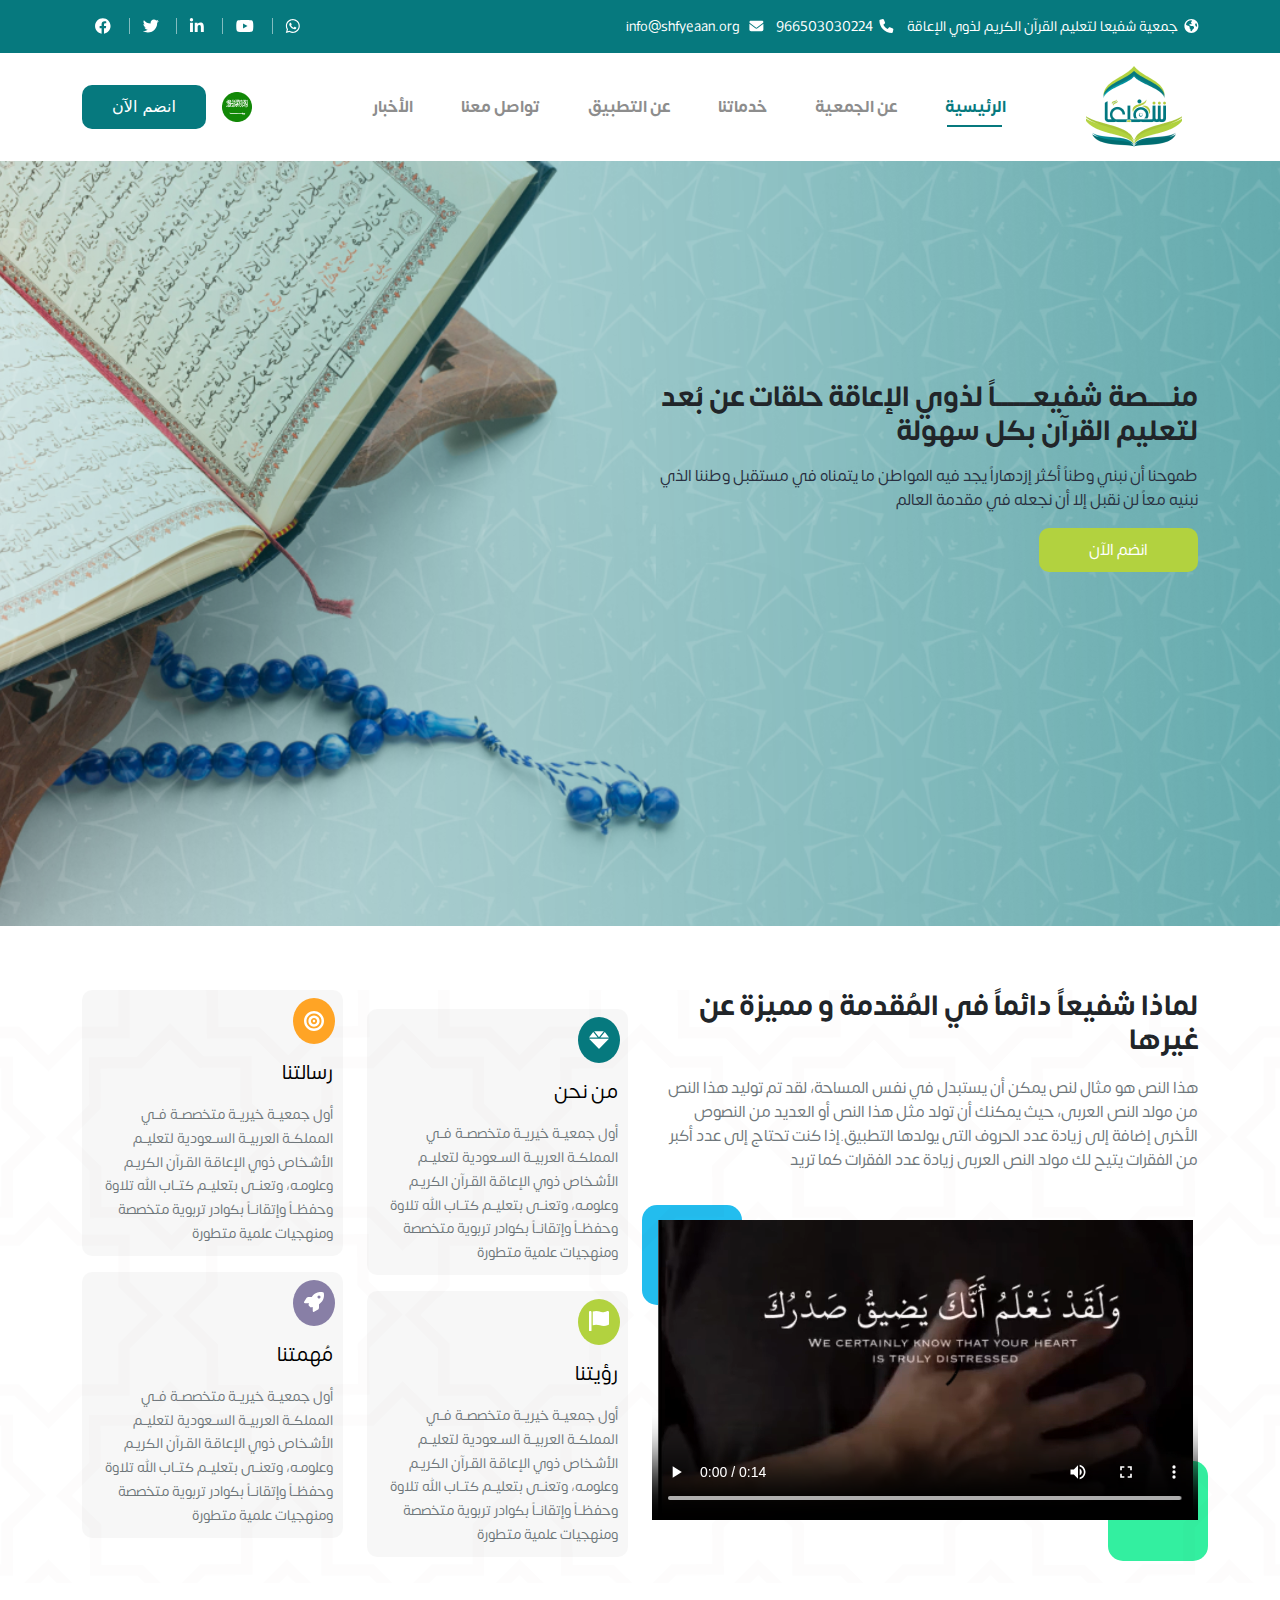
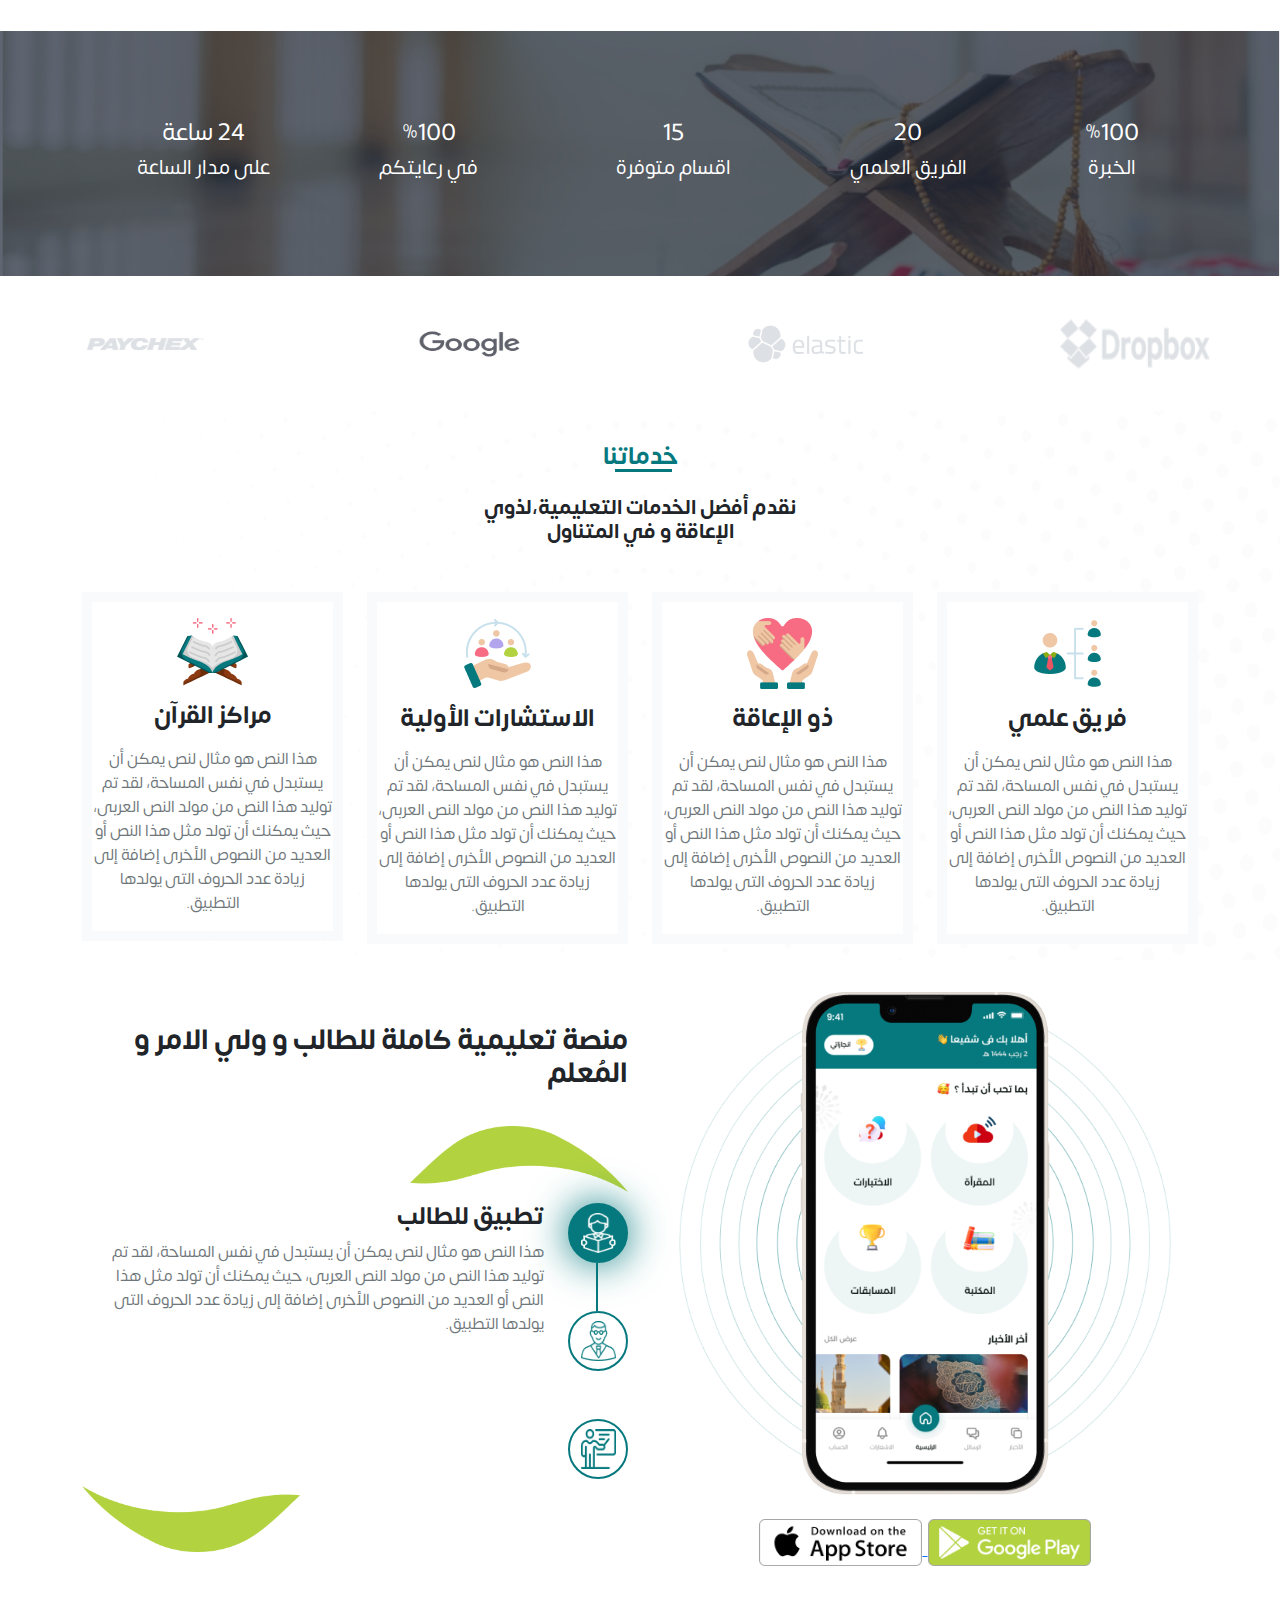
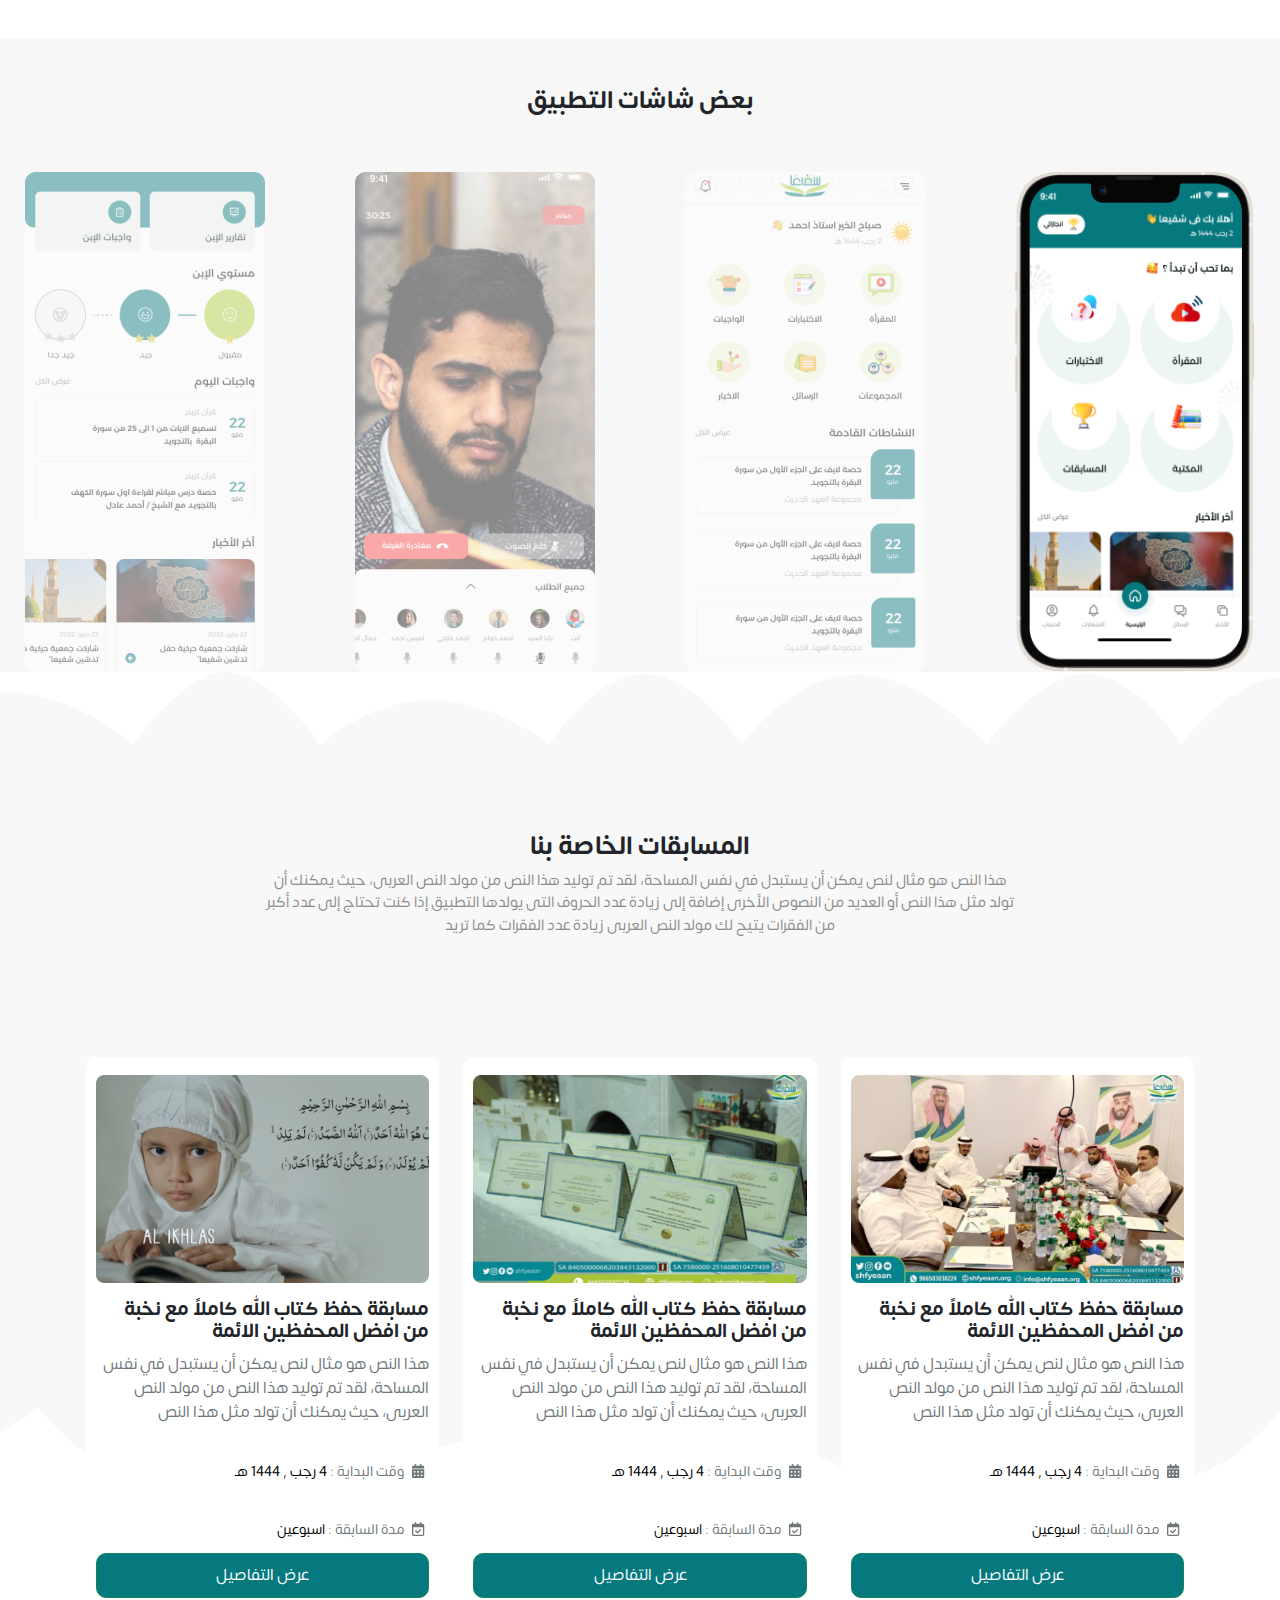
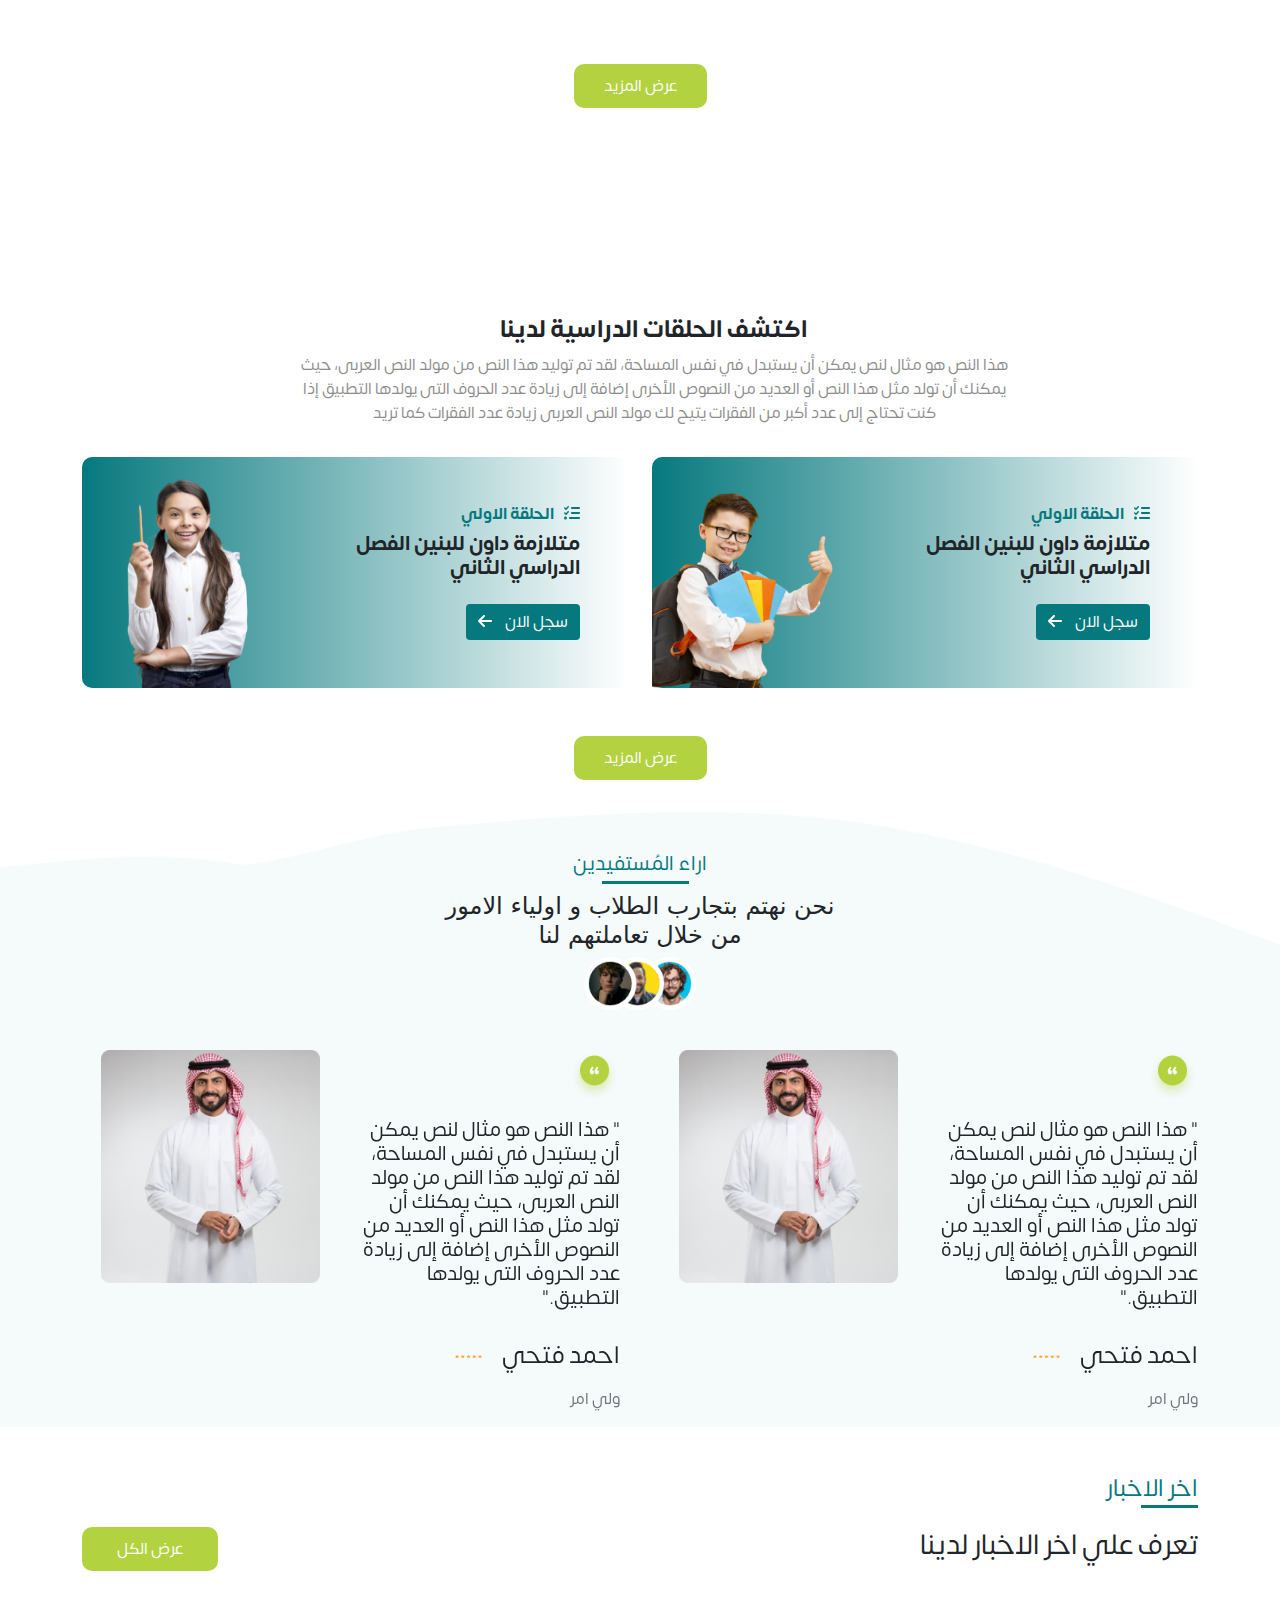
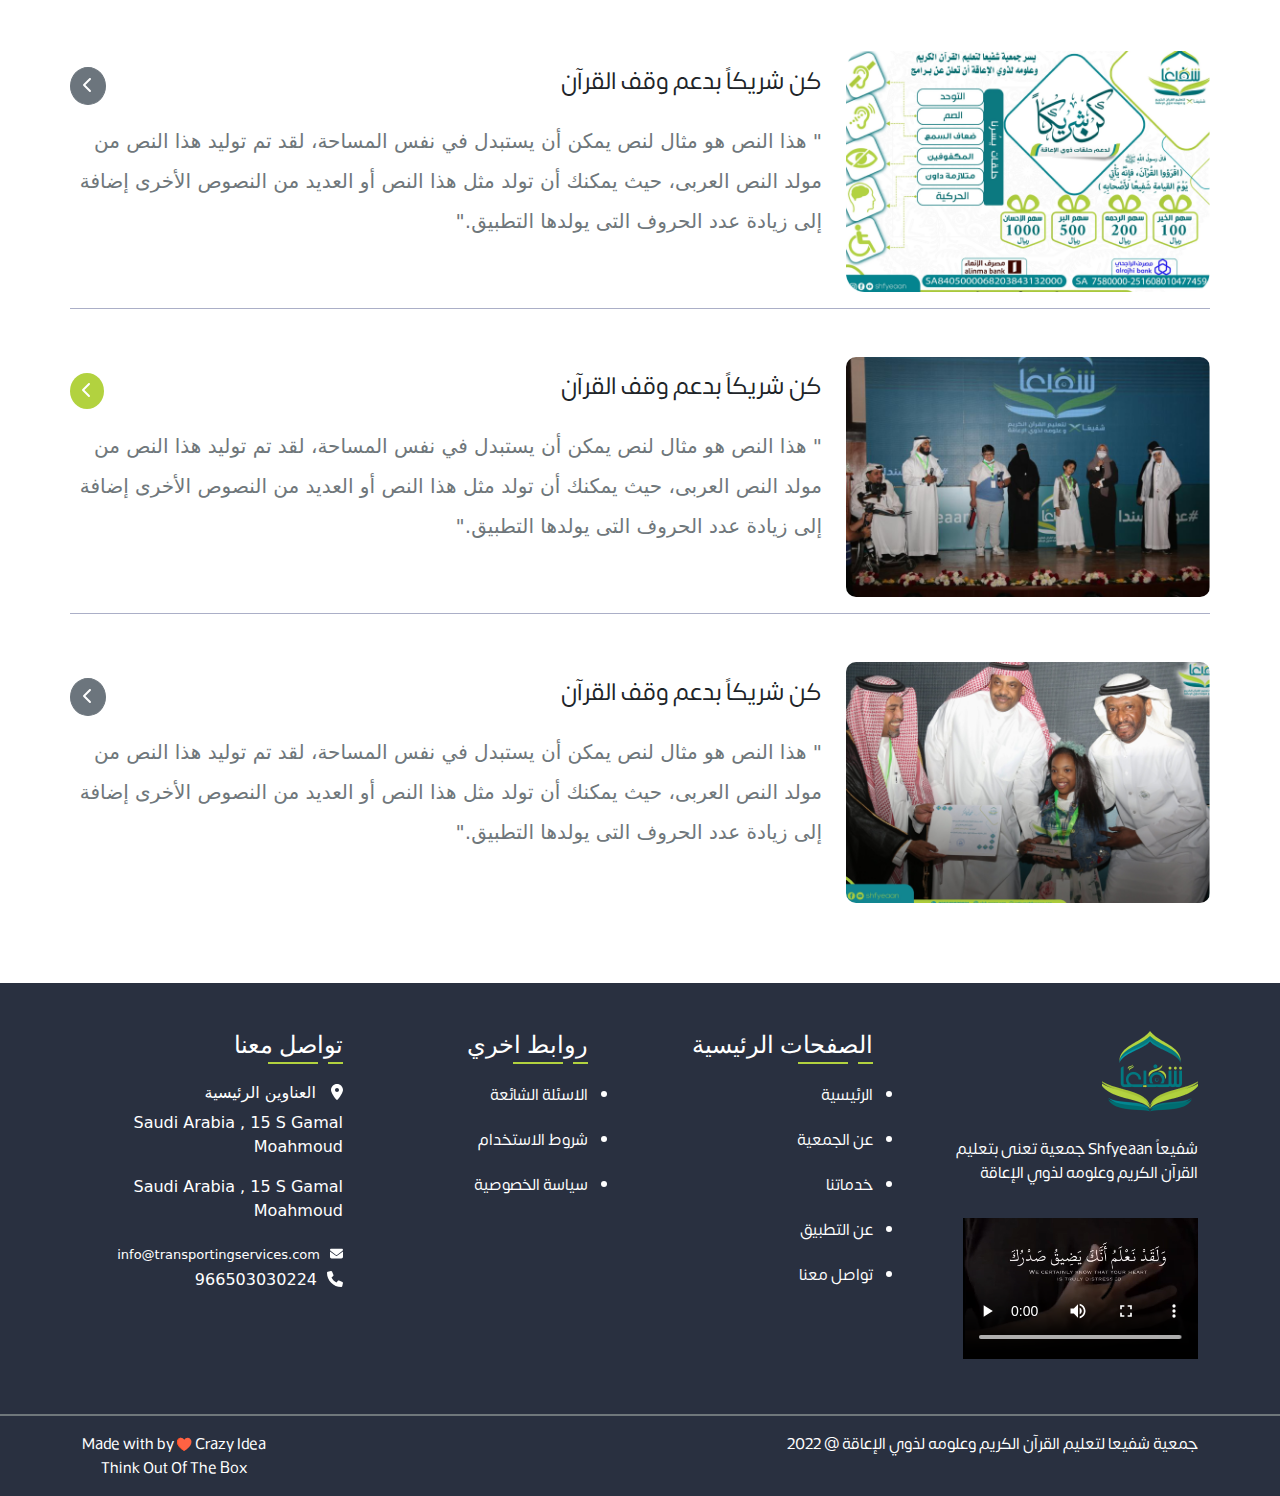
==== commit 1ea8c4e7: "connect" ====
--- a/index.html
+++ b/index.html
@@ -92,7 +92,7 @@
               <a class="nav-link" href="#phone">عن التطبيق</a>
             </li>
             <li class="nav-item">
-              <a class="nav-link" href="#footer">تواصل معنا</a>
+              <a class="nav-link" href="Connect-with-us.html">تواصل معنا</a>
             </li>
             <li class="nav-item">
               <a class="nav-link" href="#end-arrticals">الأخبار</a>
--- a/css/main.css
+++ b/css/main.css
@@ -1667,7 +1667,7 @@
   color: rgba(141, 141, 141, 1);
   width: 90%;
 }
-.join-compitition .date .btn-success{
+.join-compitition .date .btn-success {
   width: 50%;
   background-color: rgba(6, 121, 126, 1);
   color: white;
@@ -1679,7 +1679,7 @@
   font-size: 16px;
   margin: 1rem 0;
 }
-.join-compitition .Contest-prizes .one-place{
+.join-compitition .Contest-prizes .one-place {
   width: 85%;
   background-color: rgba(255, 209, 145, 1);
   margin: 1.5rem 0 0;
@@ -1691,7 +1691,7 @@
   justify-content: center;
   text-align: center;
 }
-.join-compitition .Contest-prizes .third-place{
+.join-compitition .Contest-prizes .third-place {
   width: 85%;
   background-color: rgba(202, 188, 245, 1);
   margin: 1.5rem 0 0;
@@ -1703,7 +1703,7 @@
   justify-content: center;
   text-align: center;
 }
-.join-compitition .Contest-prizes .two-place{
+.join-compitition .Contest-prizes .two-place {
   width: 85%;
   background-color: rgba(164, 203, 205, 1);
   margin: 1.5rem 0 0;
@@ -1715,98 +1715,99 @@
   justify-content: center;
   text-align: center;
 }
-.join-compitition .Contest-prizes{
+.join-compitition .Contest-prizes {
   display: flex;
   flex-direction: column;
   align-items: center;
   justify-content: center;
   margin: 0.5rem;
 }
-.prizess{
+.prizess {
   display: flex;
   align-items: end;
   justify-content: center;
   margin: 2rem 0 0;
 }
-.prizess .one-place h5{
+.prizess .one-place h5 {
   font-size: 17px;
   font-family: "regular";
 }
-.prizess .one-place h6{
+.prizess .one-place h6 {
   font-size: 12px;
   font-family: "bold";
 }
-.prizess .two-place h5{
+.prizess .two-place h5 {
   font-size: 17px;
   font-family: "regular";
 }
-.prizess .two-place h6{
+.prizess .two-place h6 {
   font-size: 12px;
   font-family: "bold";
 }
-.prizess .third-place h5{
+.prizess .third-place h5 {
   font-size: 17px;
   font-family: "regular";
 }
-.prizess .third-place h6{
+.prizess .third-place h6 {
   font-size: 12px;
   font-family: "bold";
 }
 @media (max-width: 992px) {
   .join-compitition .img img {
     width: 75%;
-}
-.detailss{
-  margin: 1rem 0;
-}
-.join-compitition .date p {
-  width: 80%;
-}
-.join-compitition .date .btn-success {
-  width: 35%;
-}
-}
-@media (max-width: 600px){
+  }
+  .detailss {
+    margin: 1rem 0;
+  }
+  .join-compitition .date p {
+    width: 80%;
+  }
+  .join-compitition .date .btn-success {
+    width: 35%;
+  }
+}
+@media (max-width: 600px) {
   .join-compitition .detailss h4 {
     font-size: 16px;
     margin: 0.5rem 0px;
-}
-.join-compitition .date p {
+  }
+  .join-compitition .date p {
     width: 95%;
-}
-.join-compitition .date .btn-success {
-  width: 45%;
-}
+  }
+  .join-compitition .date .btn-success {
+    width: 45%;
+  }
 }
 /* join-compitition */
 
 /* Connect-with-us */
-.start-form{
+.start-form {
   margin: 3rem 0;
 }
-.Connect-with-us .start-form h3{
-  font-size:35px ;
-  font-family: "bold";
-}
-.Connect-with-us .start-form h6{
-  font-size:15px ;
-  font-family: "regular";
-}
-.Connect-with-us .start-form form label{
-  font-size:15px ;
-  font-family: "regular";
-  margin: .5rem 0;
-}
-.Connect-with-us .start-form form .btn-dark{
-  font-size:15px ;
+.Connect-with-us .start-form h3 {
+  font-size: 35px;
+  font-family: "bold";
+}
+.Connect-with-us .start-form h6 {
+  font-size: 15px;
+  font-family: "regular";
+}
+.Connect-with-us .start-form form label {
+  font-size: 15px;
+  font-family: "regular";
+  margin: 0.5rem 0;
+}
+.Connect-with-us .start-form form .btn-dark {
+  font-size: 15px;
   font-family: "regular";
   border-radius: 10px;
-  padding: .5rem 1rem;
+  padding: 0.5rem 1rem;
   margin: 1rem 0;
 }
-.Connect-with-us .start-form form .form-check .form-check-input{
+.Connect-with-us .start-form form .form-check .form-check-input {
   float: right;
-  margin-right: 0;
+  margin-right: 0 !important;
+  margin-left: 0.5rem;
 }
 .form-check {
   display: flex;
@@ -1816,11 +1817,55 @@
 .Connect-with-us .img {
   margin: 3rem 0;
 }
-.Connect-with-us .img img{
+.Connect-with-us .img img {
   width: 100%;
 }
+.comunication .mail svg {
+  height: 38px;
+}
+.comunication .mail h3 {
+  font-family: "bold";
+  font-size: 30px;
+  margin: 2rem 0 0.5rem;
+}
+.comunication .mail p {
+  font-family: "regular";
+  font-size: 16px;
+}
+.comunication .mail a {
+  color: black;
+}
+.comunication .mail u {
+  font-family: "regular";
+  font-size: 16px;
+  color: black;
+}
+.form-check-input:checked {
+  background-color: rgba(6, 121, 126, 1);
+  border-color: rgba(6, 121, 126, 1);
+}
+@media (max-width: 600px) {
+  .Connect-with-us .img img {
+    width: 90%;
+}
+.comunication .mail svg {
+  height: 30px;
+}
+.comunication .mail h3 {
+  font-size: 24px;
+}
+.comunication .mail p {
+  font-size: 15px;
+}
+.Connect-with-us .img {
+  margin: 3rem auto;
+  text-align: center;
+}
+}
+/* .comunication {
+  display: flex;
+} */
 /* Connect-with-us */
-
 
 @media (max-width: 1500px) {
 }
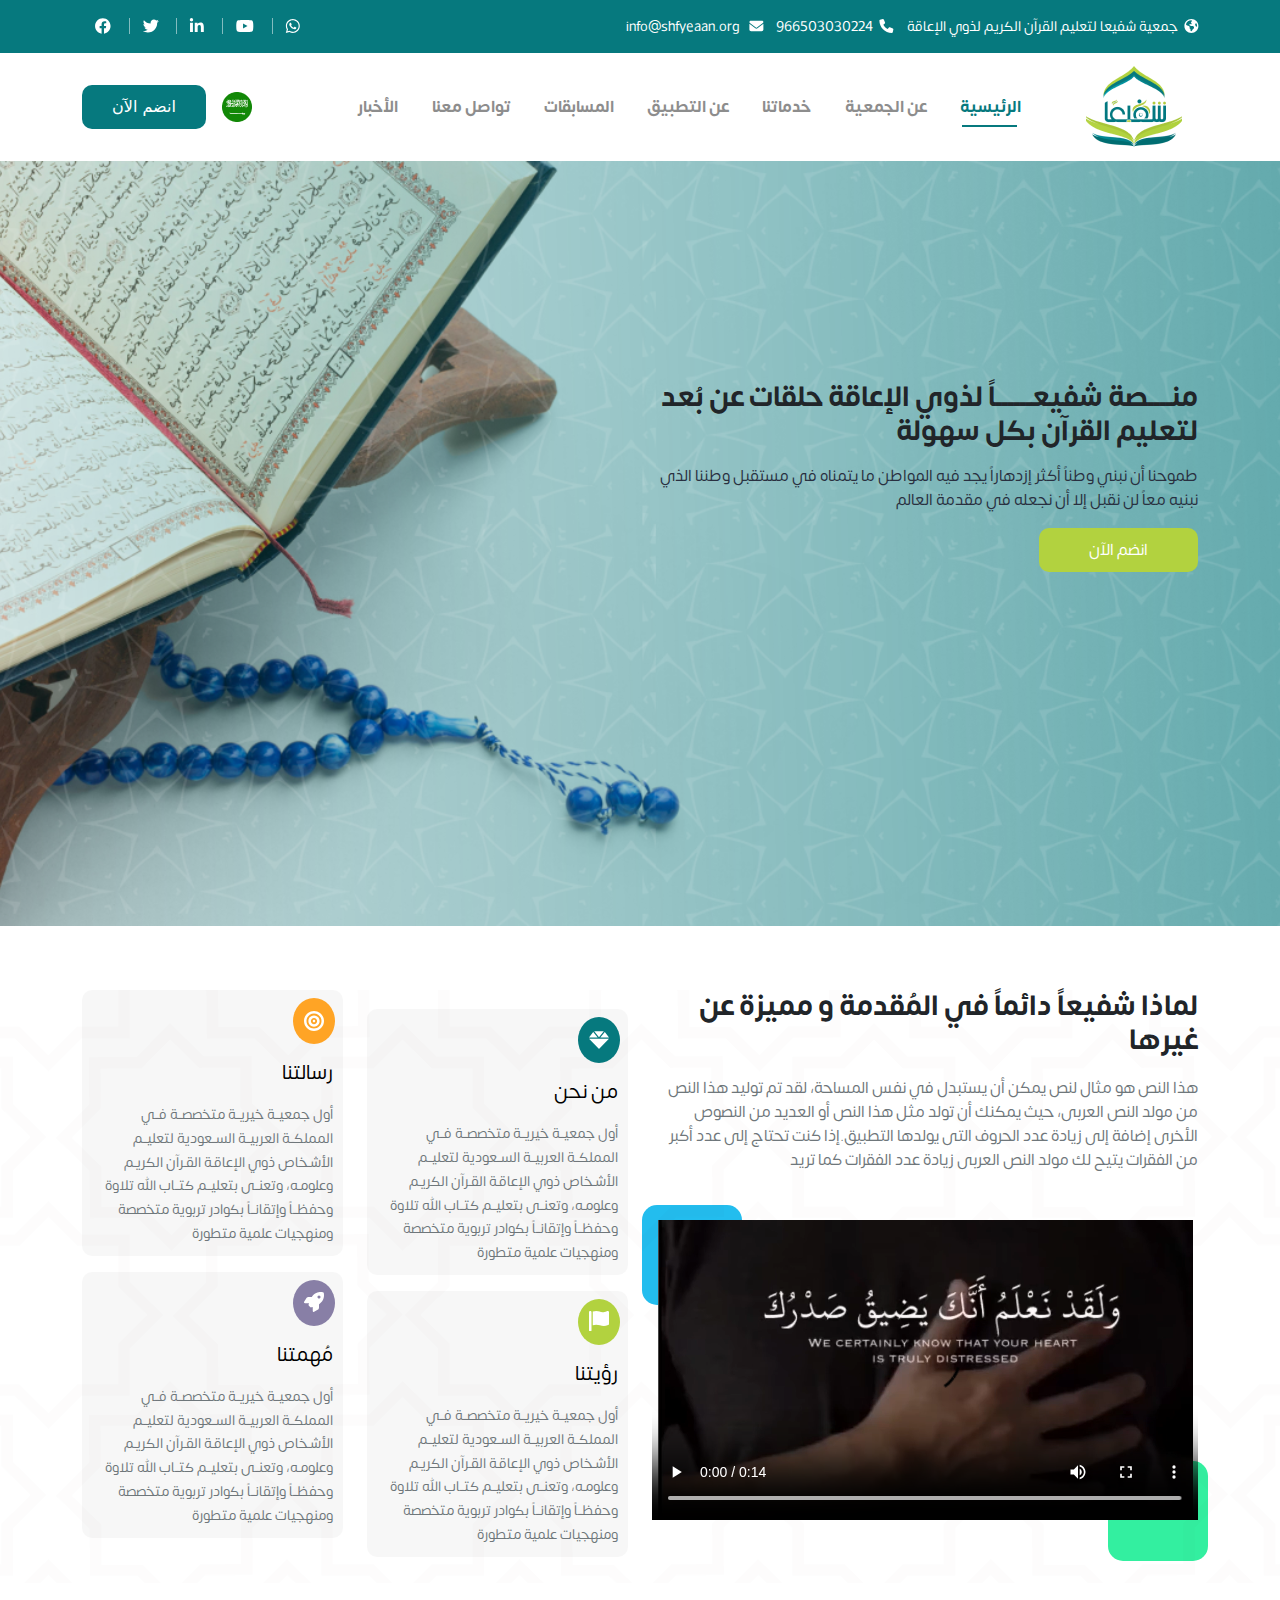
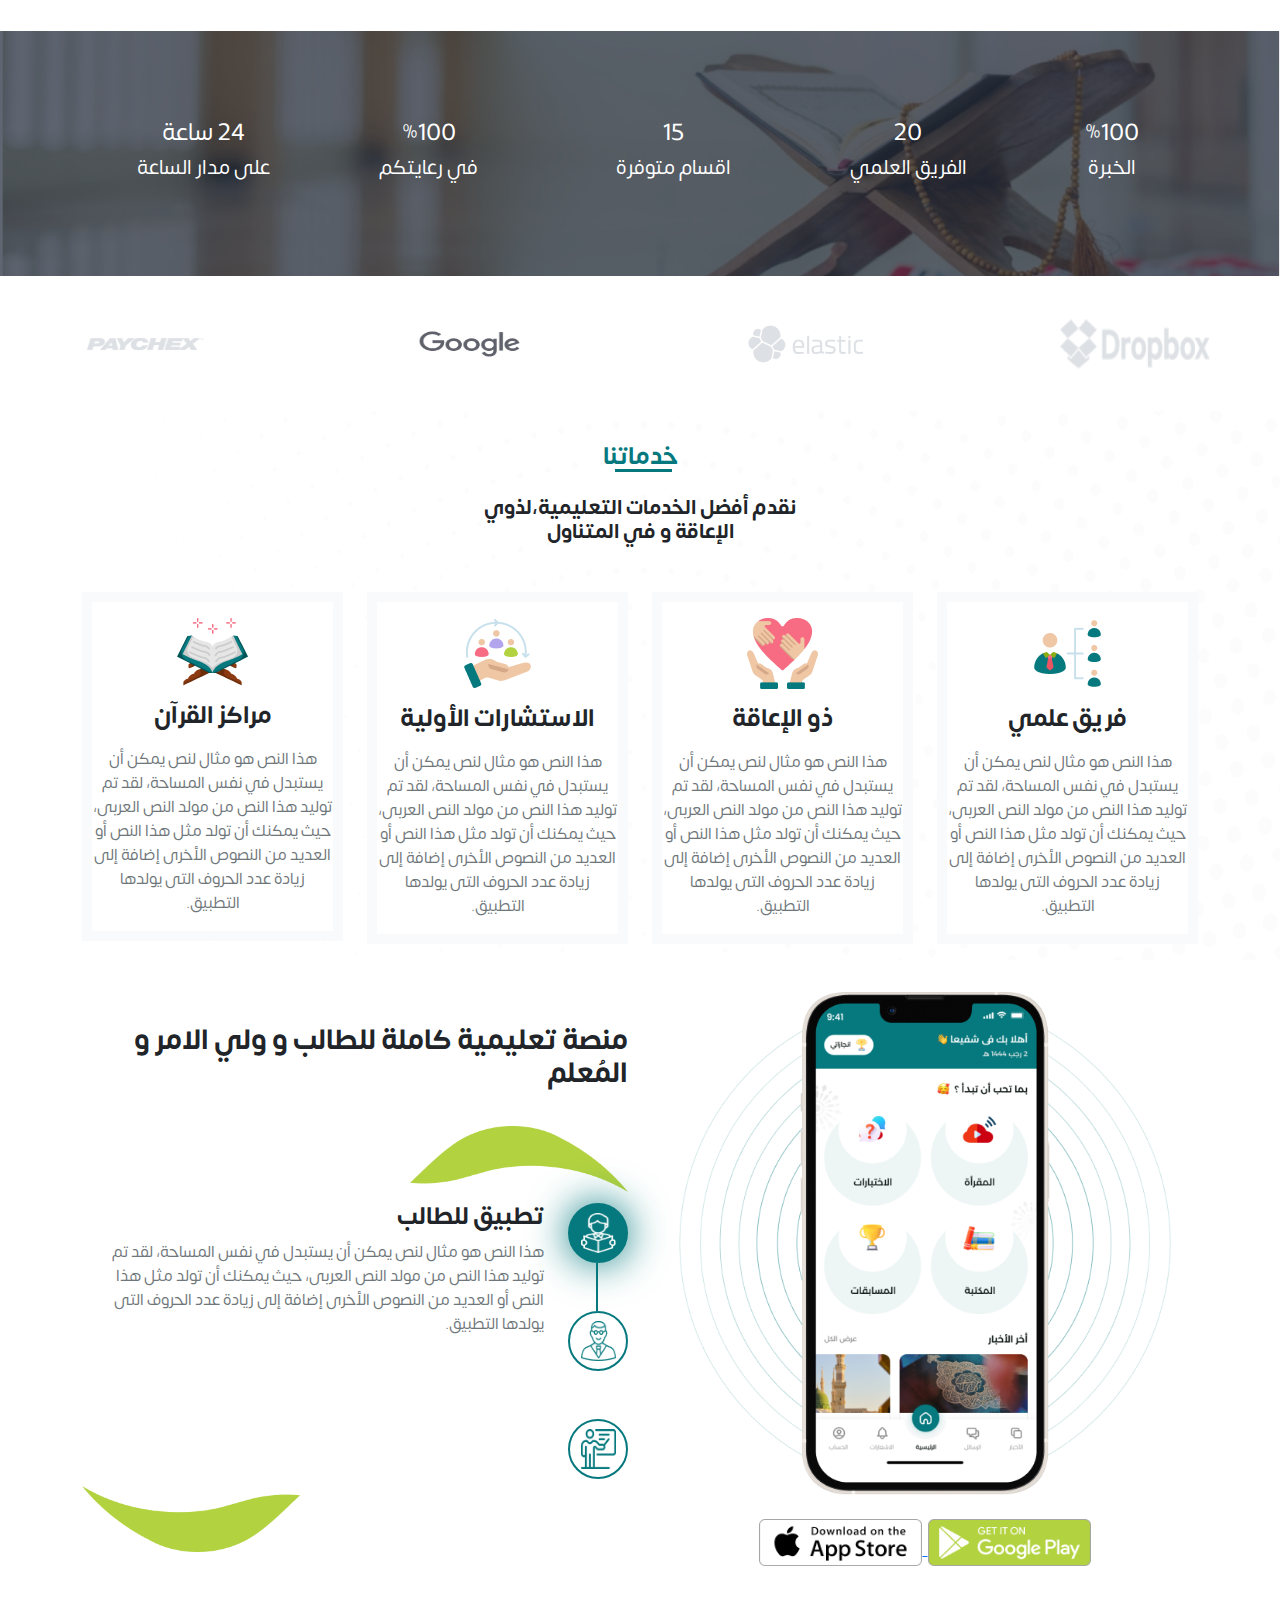
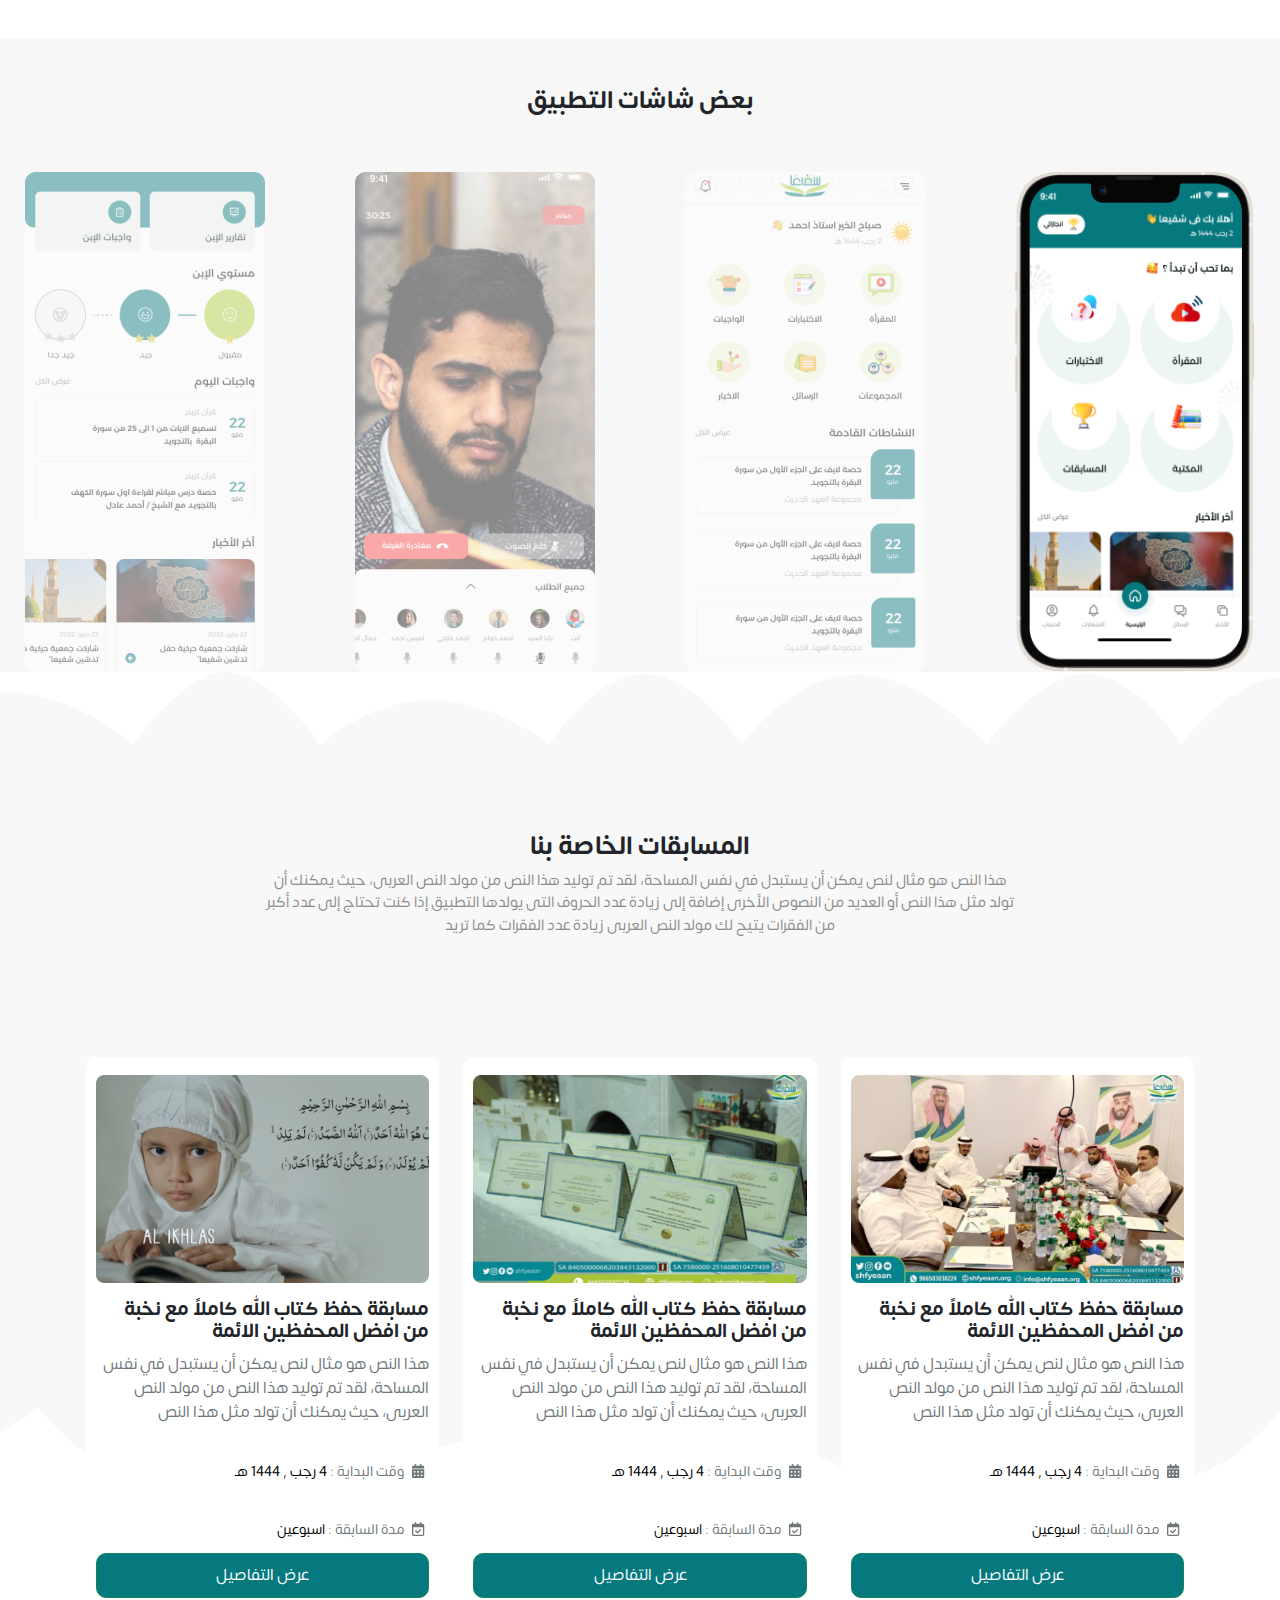
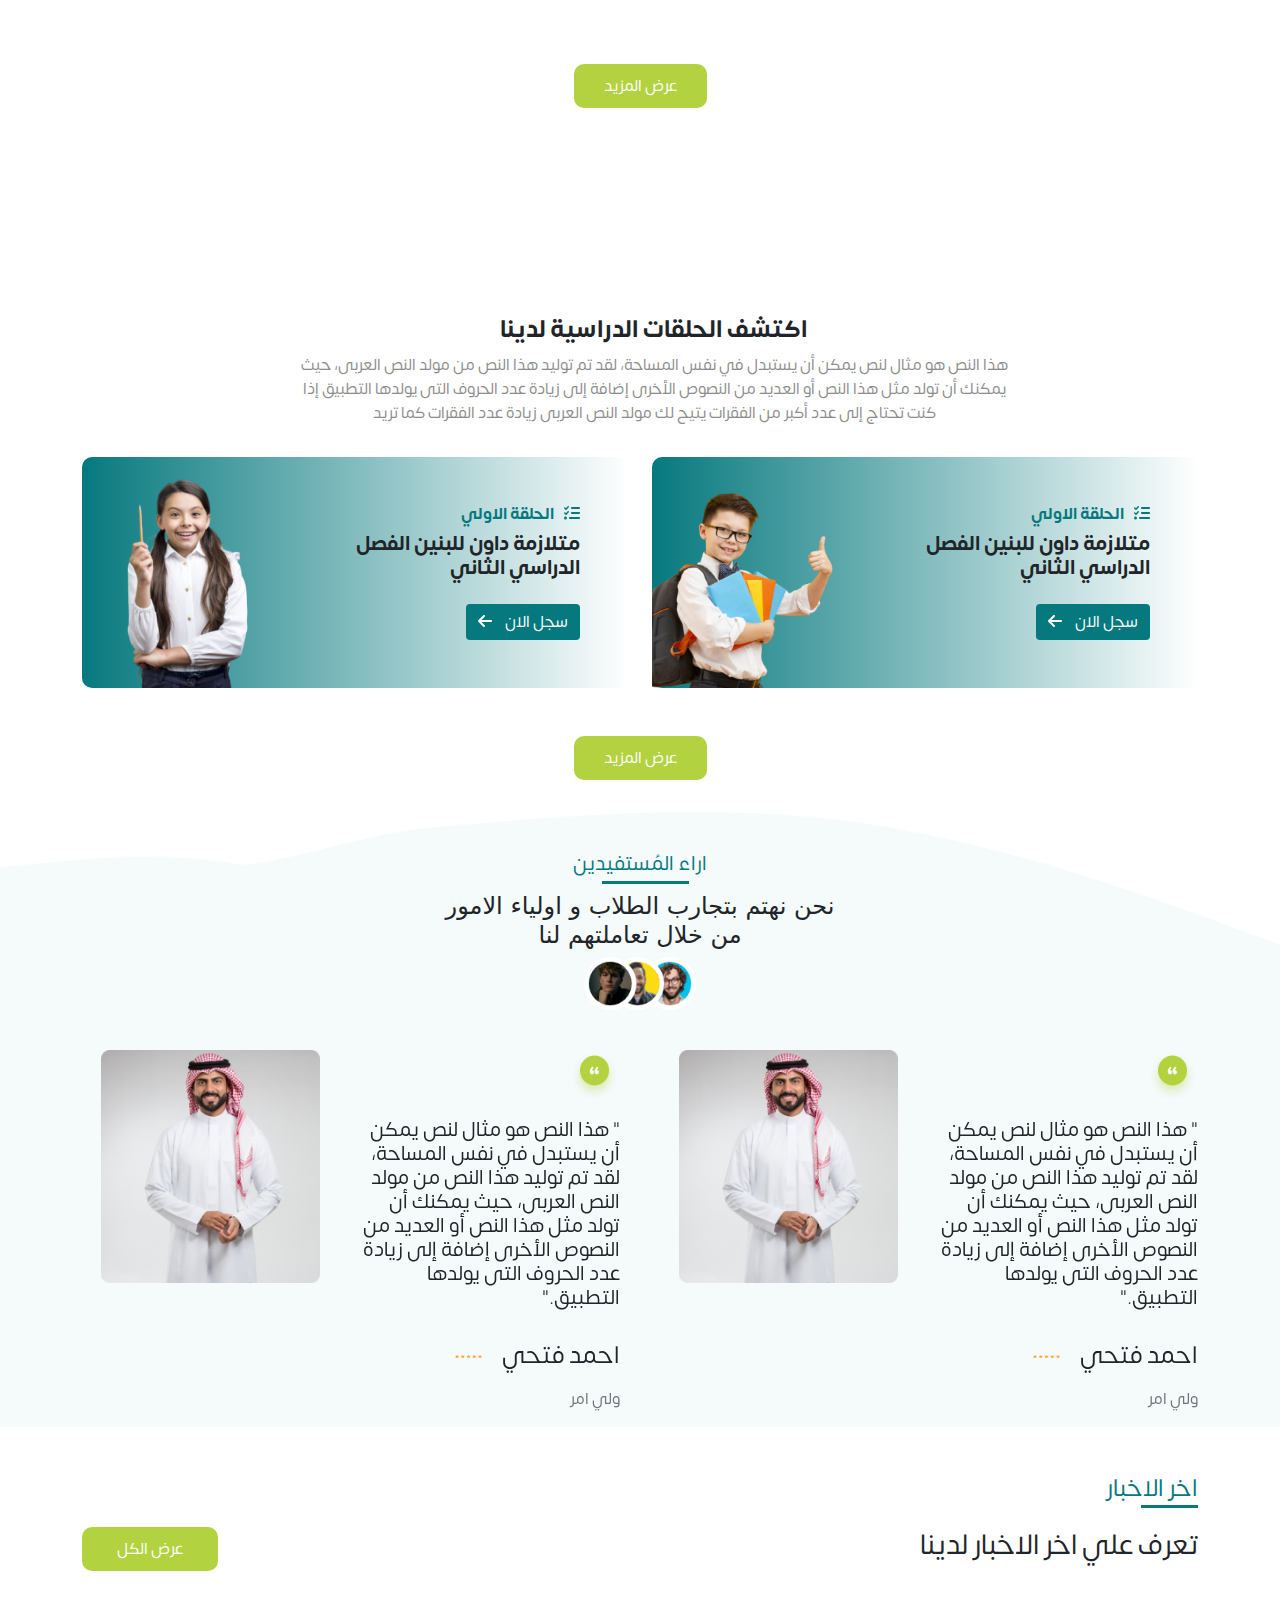
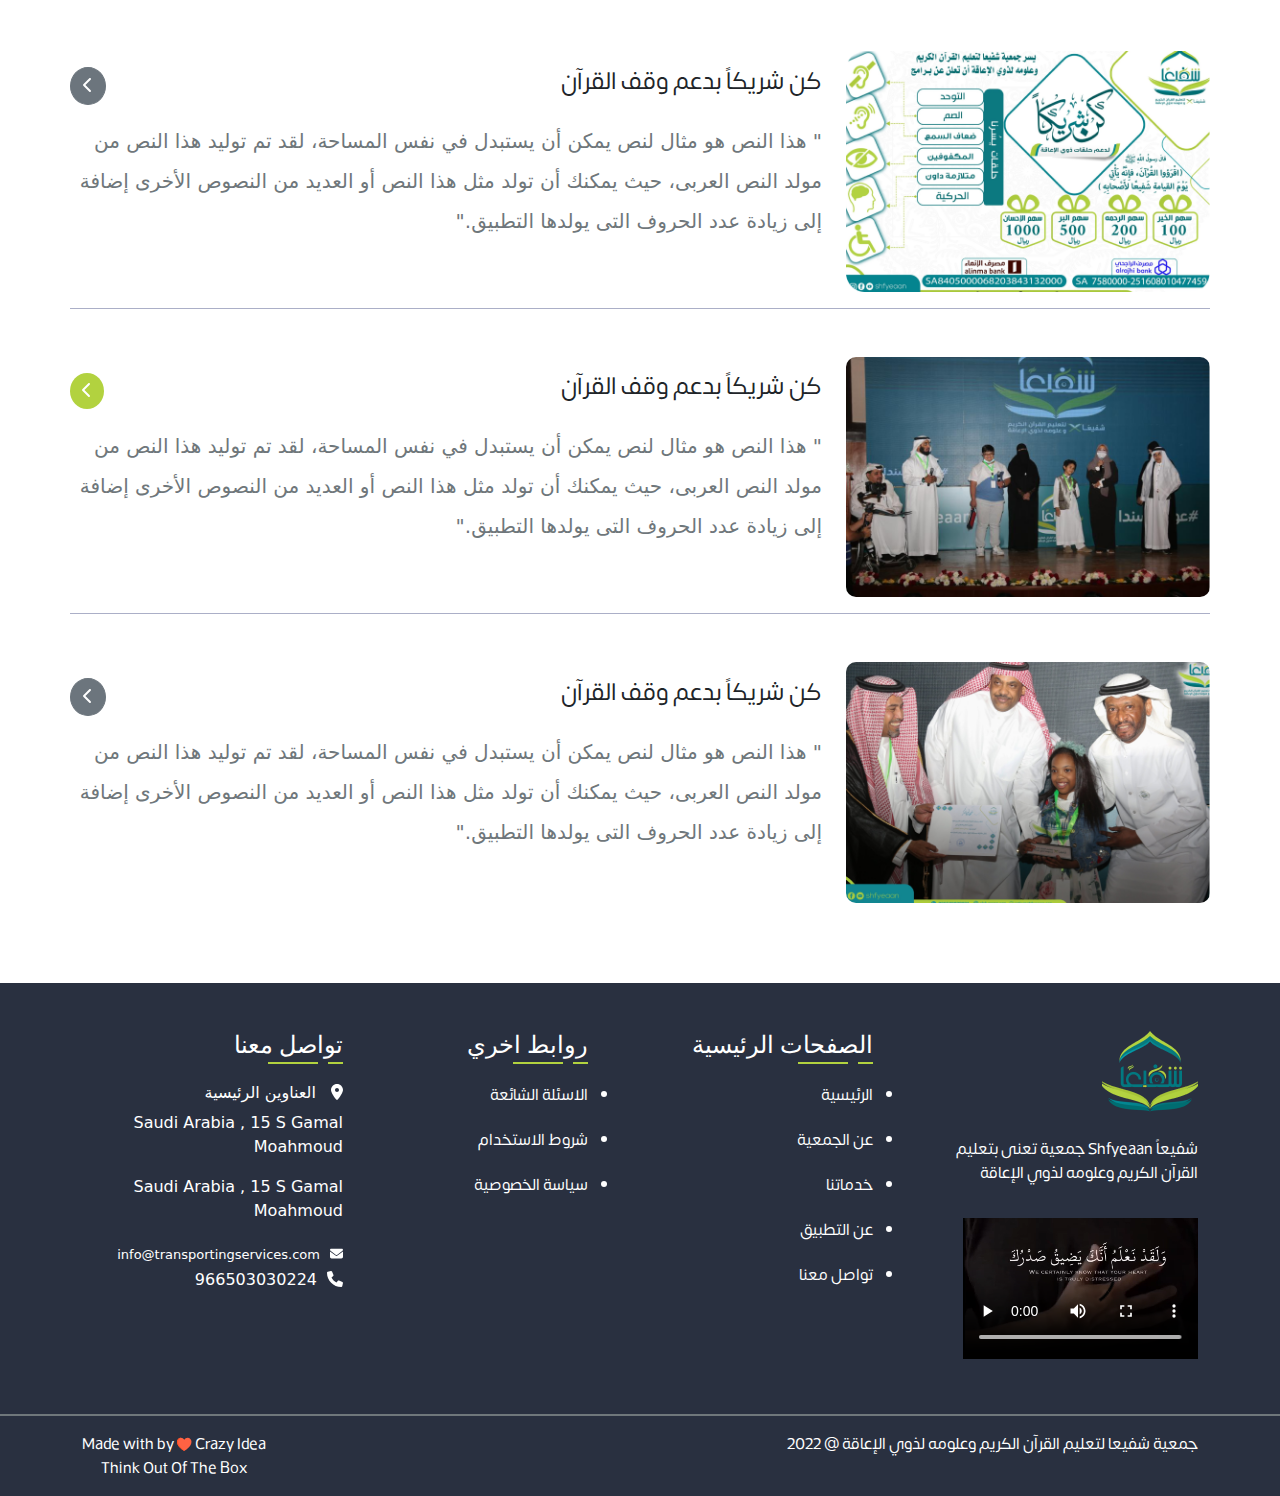
==== commit 309a2278: "news" ====
--- a/index.html
+++ b/index.html
@@ -92,10 +92,13 @@
               <a class="nav-link" href="#phone">عن التطبيق</a>
             </li>
             <li class="nav-item">
+              <a class="nav-link" href="competitions.html"> المسابقات</a>
+            </li>
+            <li class="nav-item">
               <a class="nav-link" href="Connect-with-us.html">تواصل معنا</a>
             </li>
             <li class="nav-item">
-              <a class="nav-link" href="#end-arrticals">الأخبار</a>
+              <a class="nav-link" href="News.html">الأخبار</a>
             </li>
           </ul>
           <div class="shafia-btn">
@@ -732,7 +735,7 @@
           <h4 class="h4">اخر الاخبار</h4>
           <div class="title">
             <h3>تعرف علي اخر الاخبار لدينا</h3>
-            <button type="button" class="btn btn-success">عرض الكل</button>
+            <a href="News.html"><button type="button" class="btn btn-success">عرض الكل</button></a>
           </div>
           <div class="bord">
             <div class="row">
@@ -742,7 +745,7 @@
               <div class="col-lg-8 col-md-12 col-12">
                 <div class="flex">
                   <h4>كن شريكاً بدعم وقف القرآن</h4>
-                  <a href="#">
+                  <a href="blog_detalis.htm">
                     <button type="button" class="btn btn-secondary">
                       <i class="fa-solid fa-chevron-left"></i>
                     </button>
@@ -765,7 +768,7 @@
               <div class="col-lg-8 col-md-12 col-12">
                 <div class="flex">
                   <h4>كن شريكاً بدعم وقف القرآن</h4>
-                  <a href="#">
+                  <a href="blog_detalis.htm">
                     <button type="button" class="btn btn-secondary-2">
                       <i class="fa-solid fa-chevron-left"></i>
                     </button>
@@ -788,7 +791,7 @@
               <div class="col-lg-8 col-md-12 col-12">
                 <div class="flex">
                   <h4>كن شريكاً بدعم وقف القرآن</h4>
-                  <a href="#">
+                  <a href="blog_detalis.htm">
                     <button type="button" class="btn btn-secondary">
                       <i class="fa-solid fa-chevron-left"></i>
                     </button>
--- a/css/main.css
+++ b/css/main.css
@@ -94,6 +94,12 @@
   }
 }
 @media (max-width: 600px) {
+  .photo-bus img {
+    width: 100%;
+}
+  .under-text {
+    width: 100% !important;
+  }
   header .rank .title {
     flex-direction: column;
   }
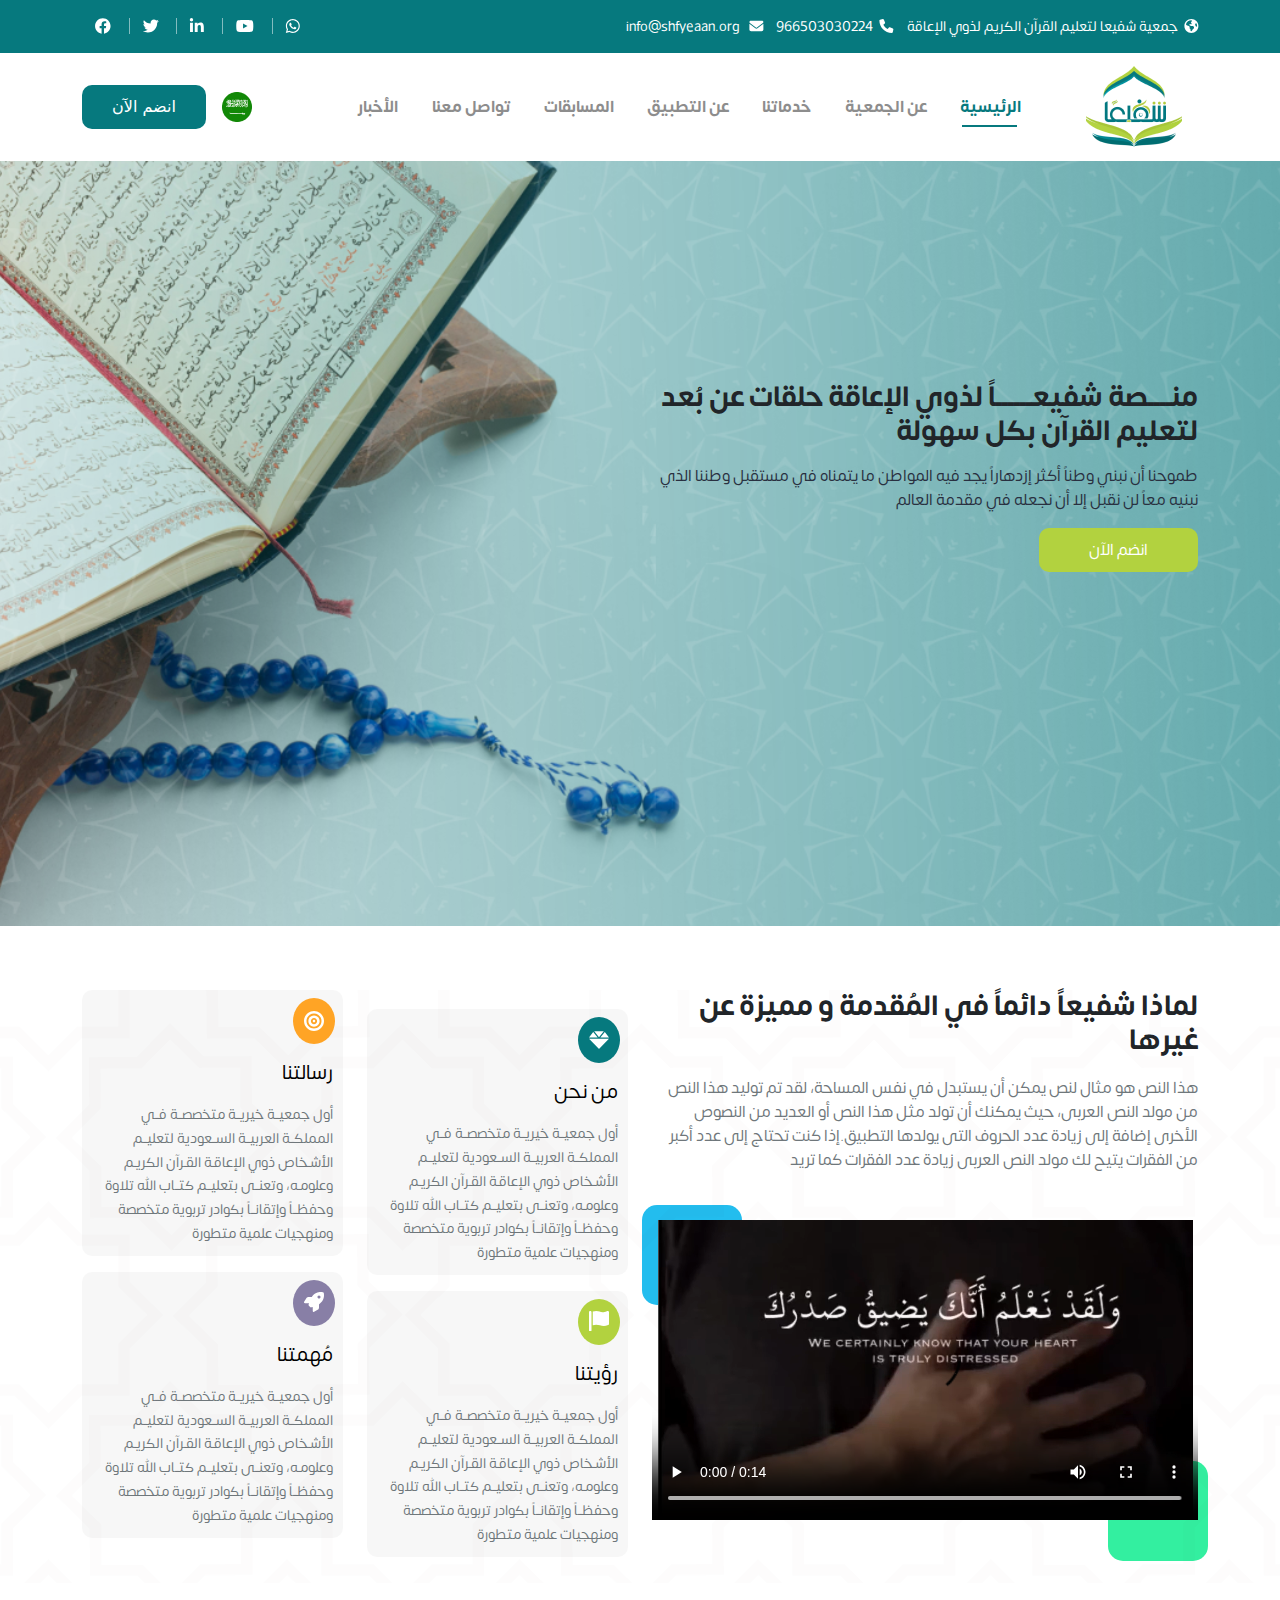
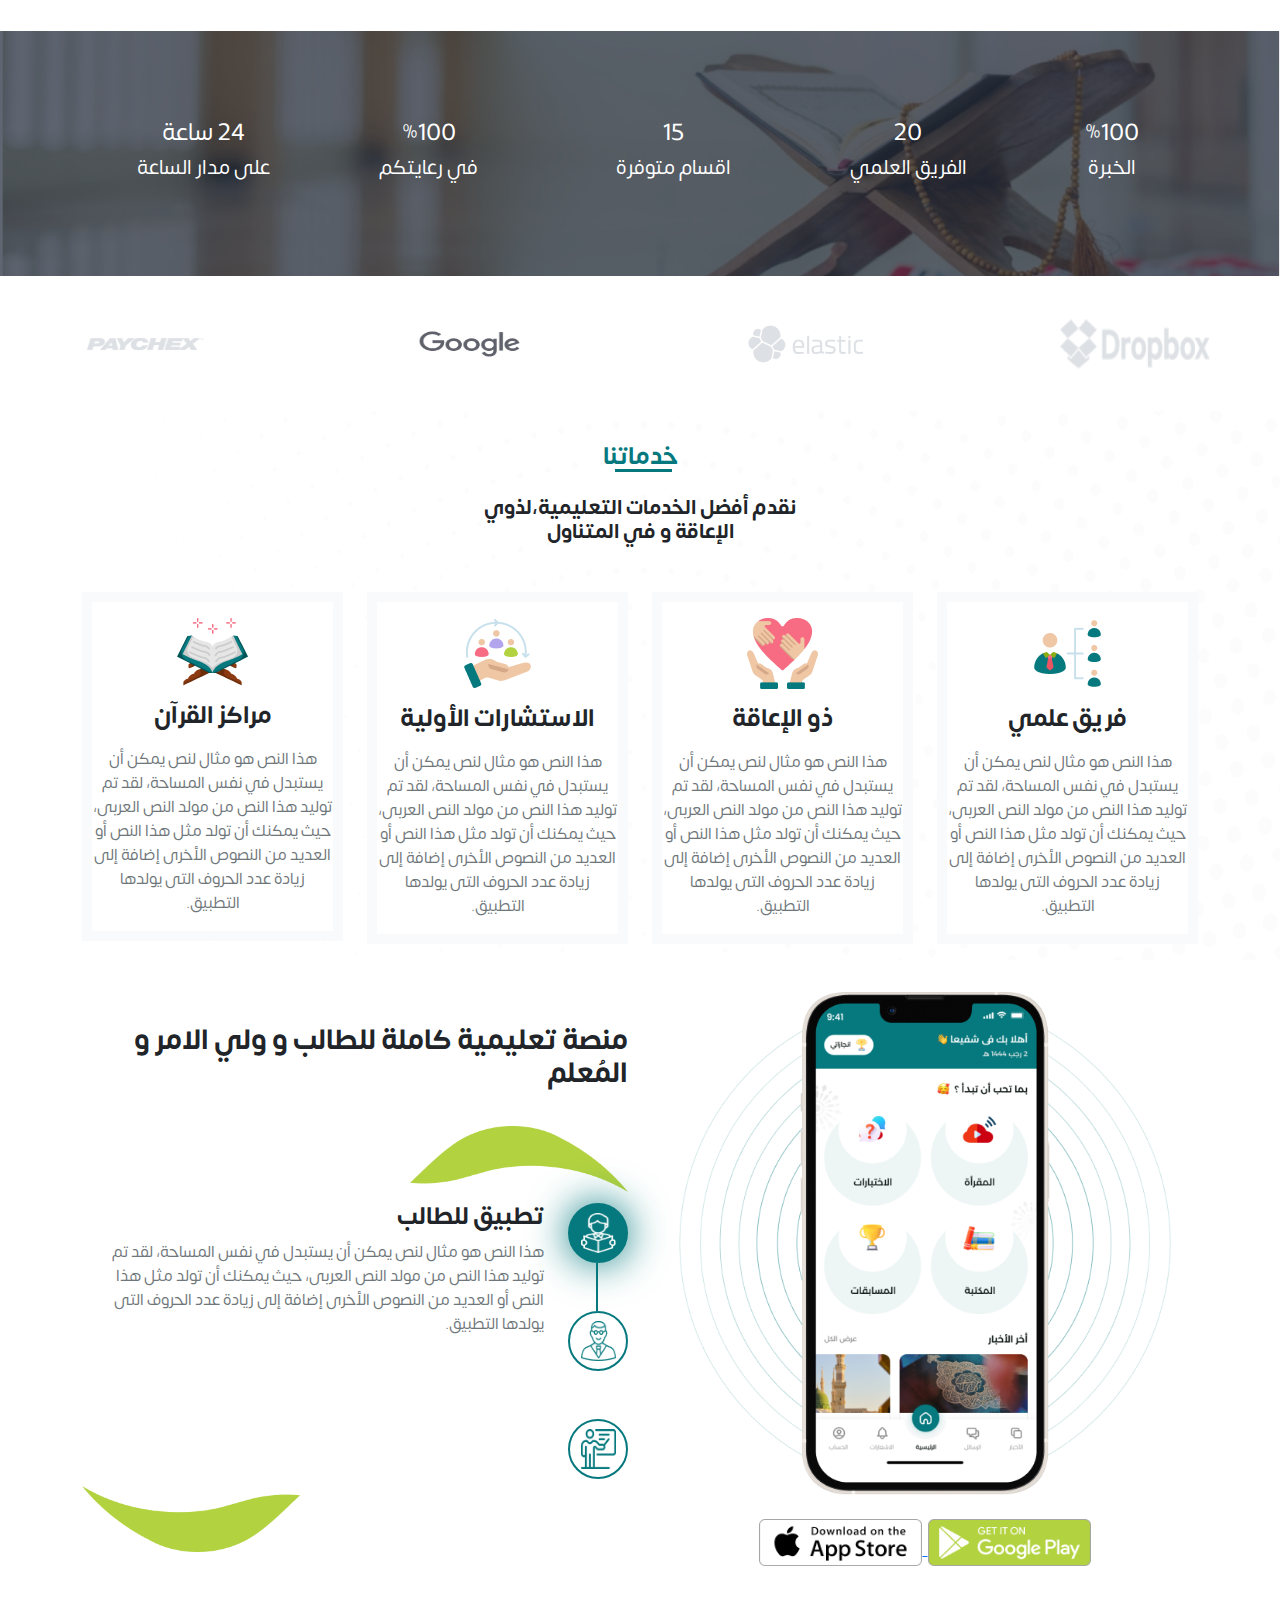
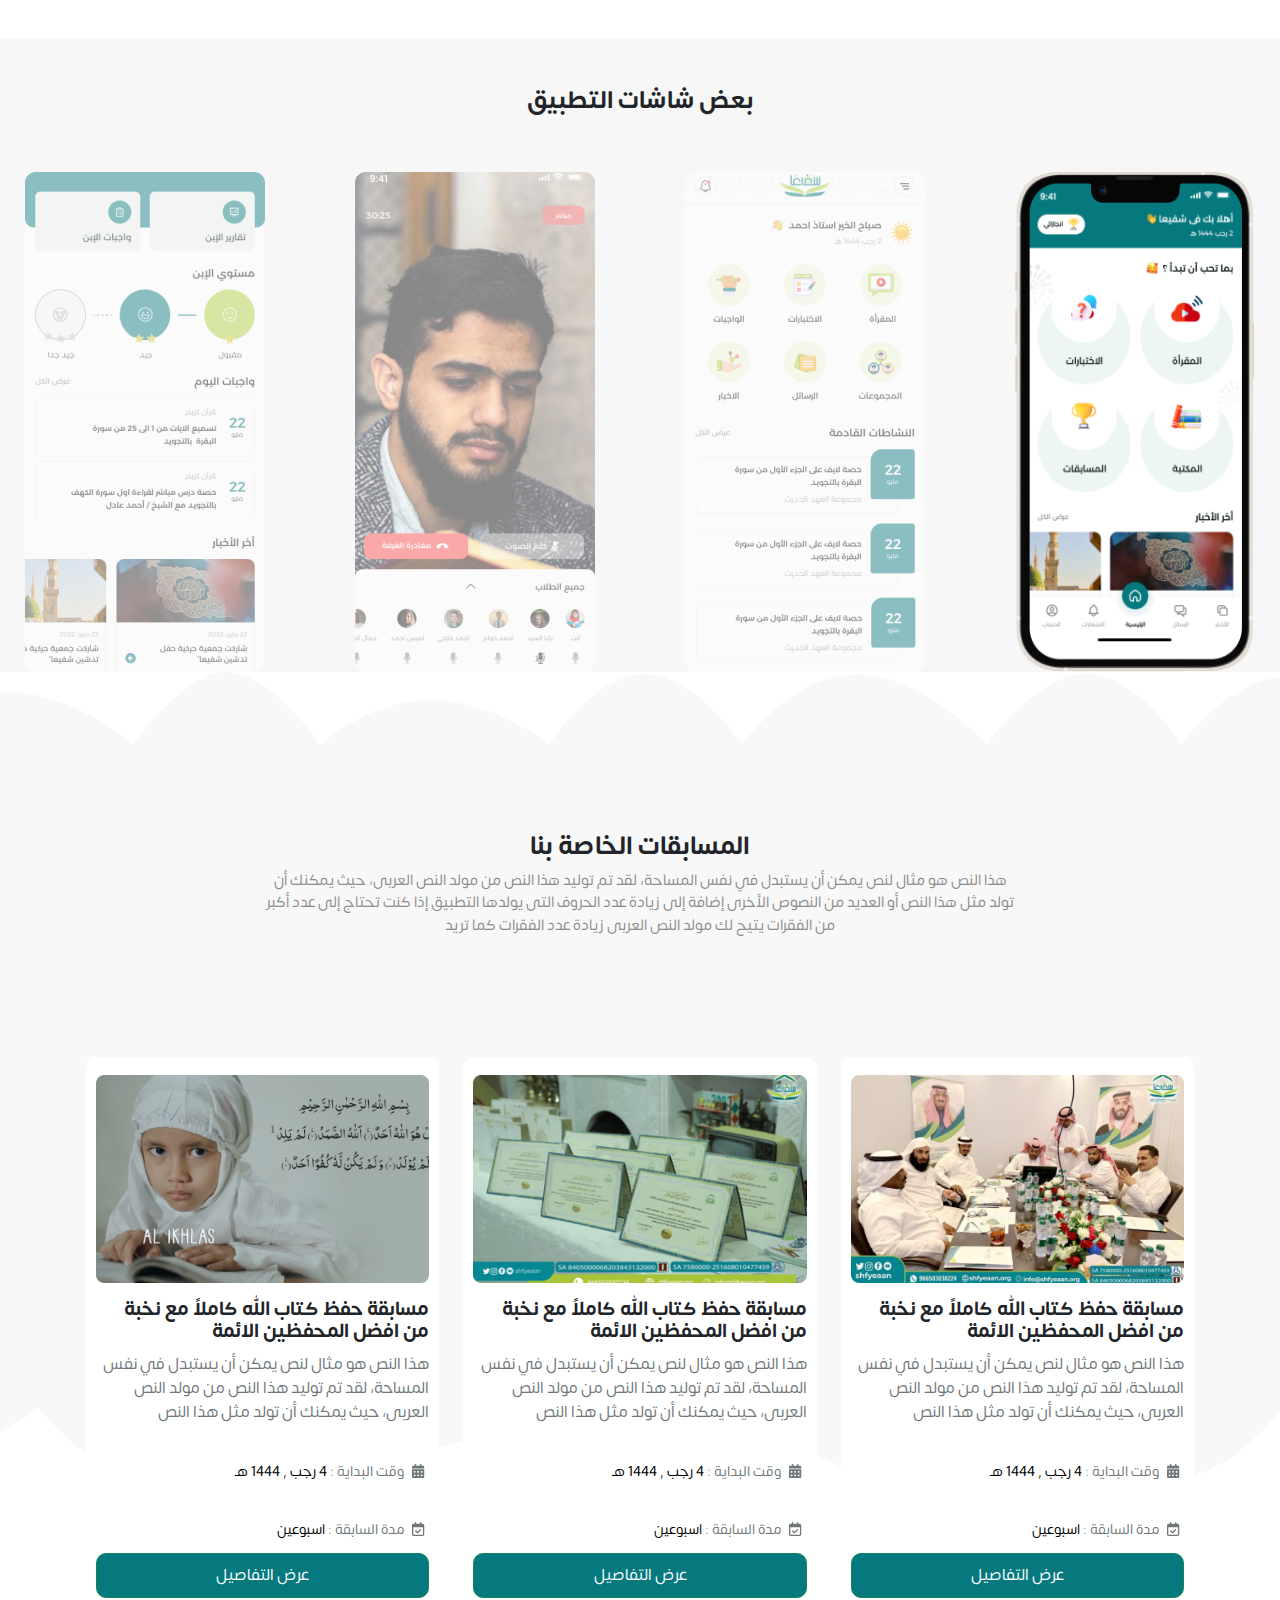
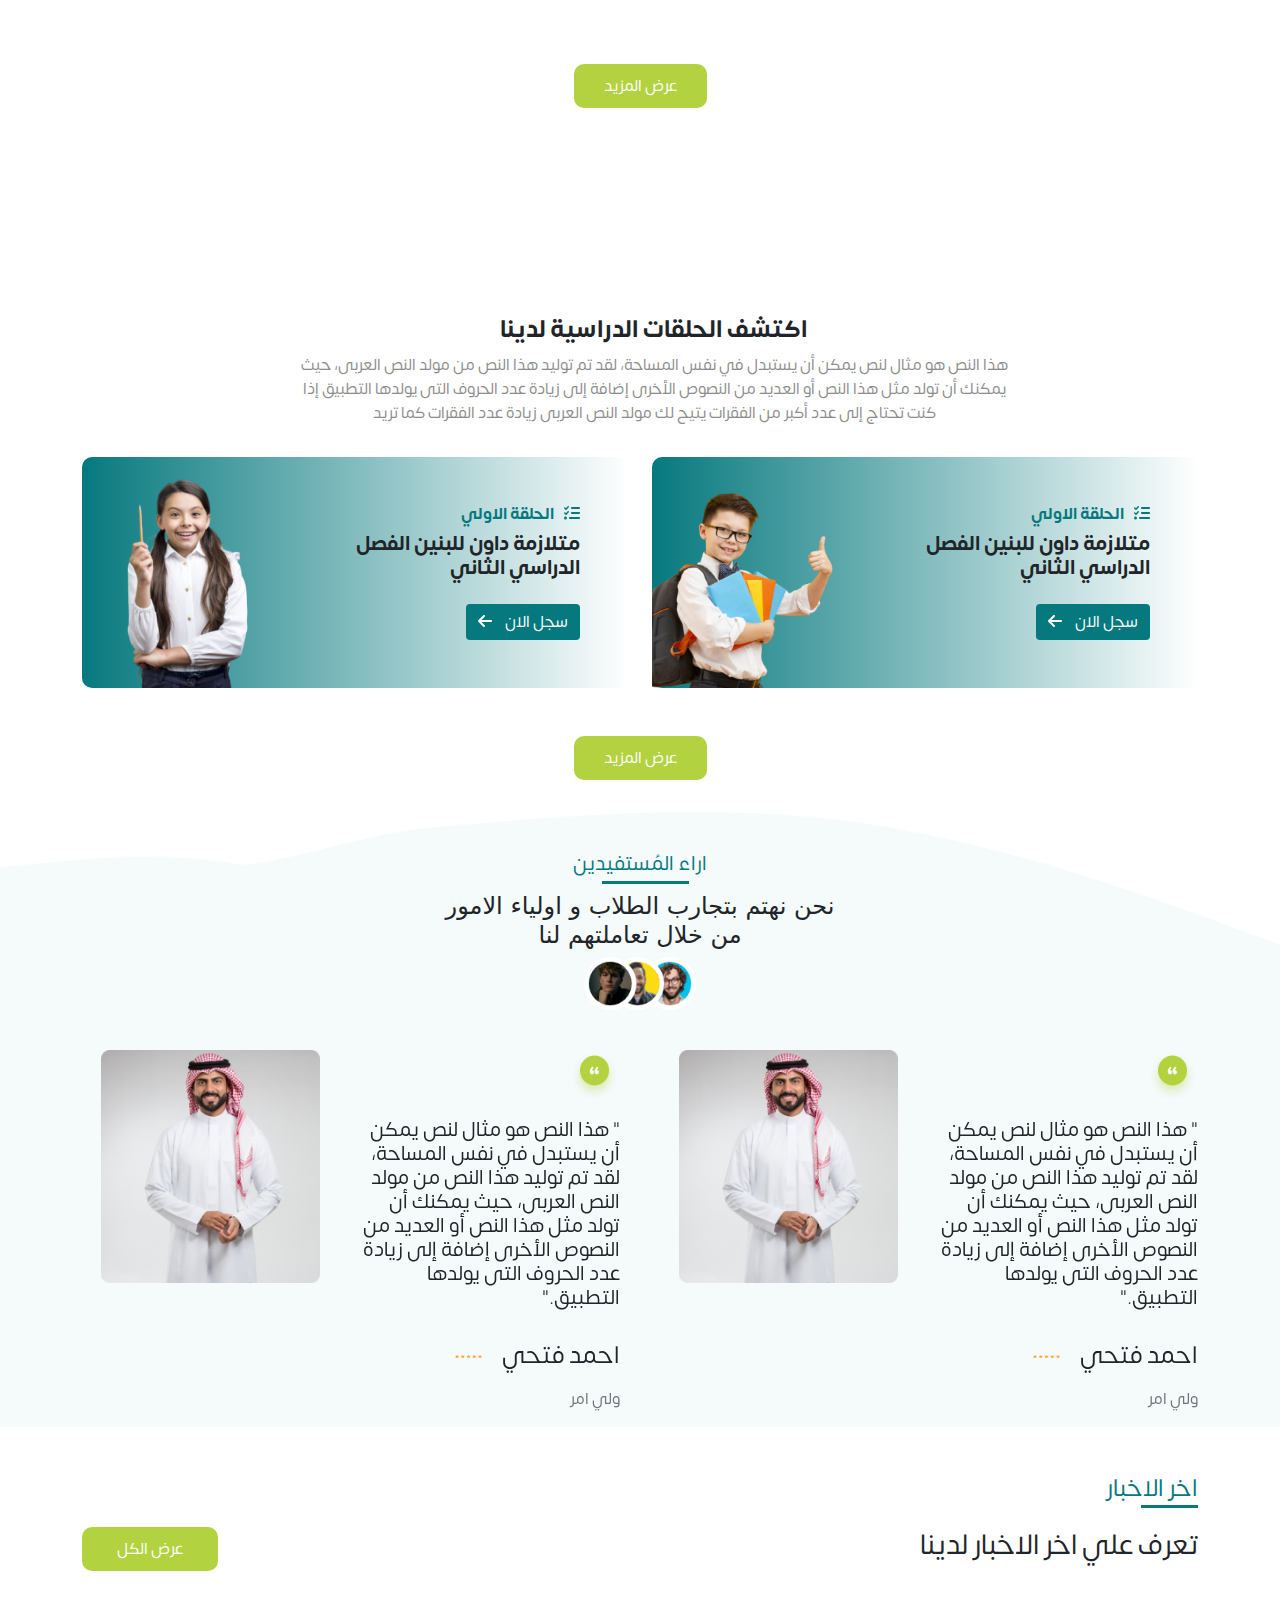
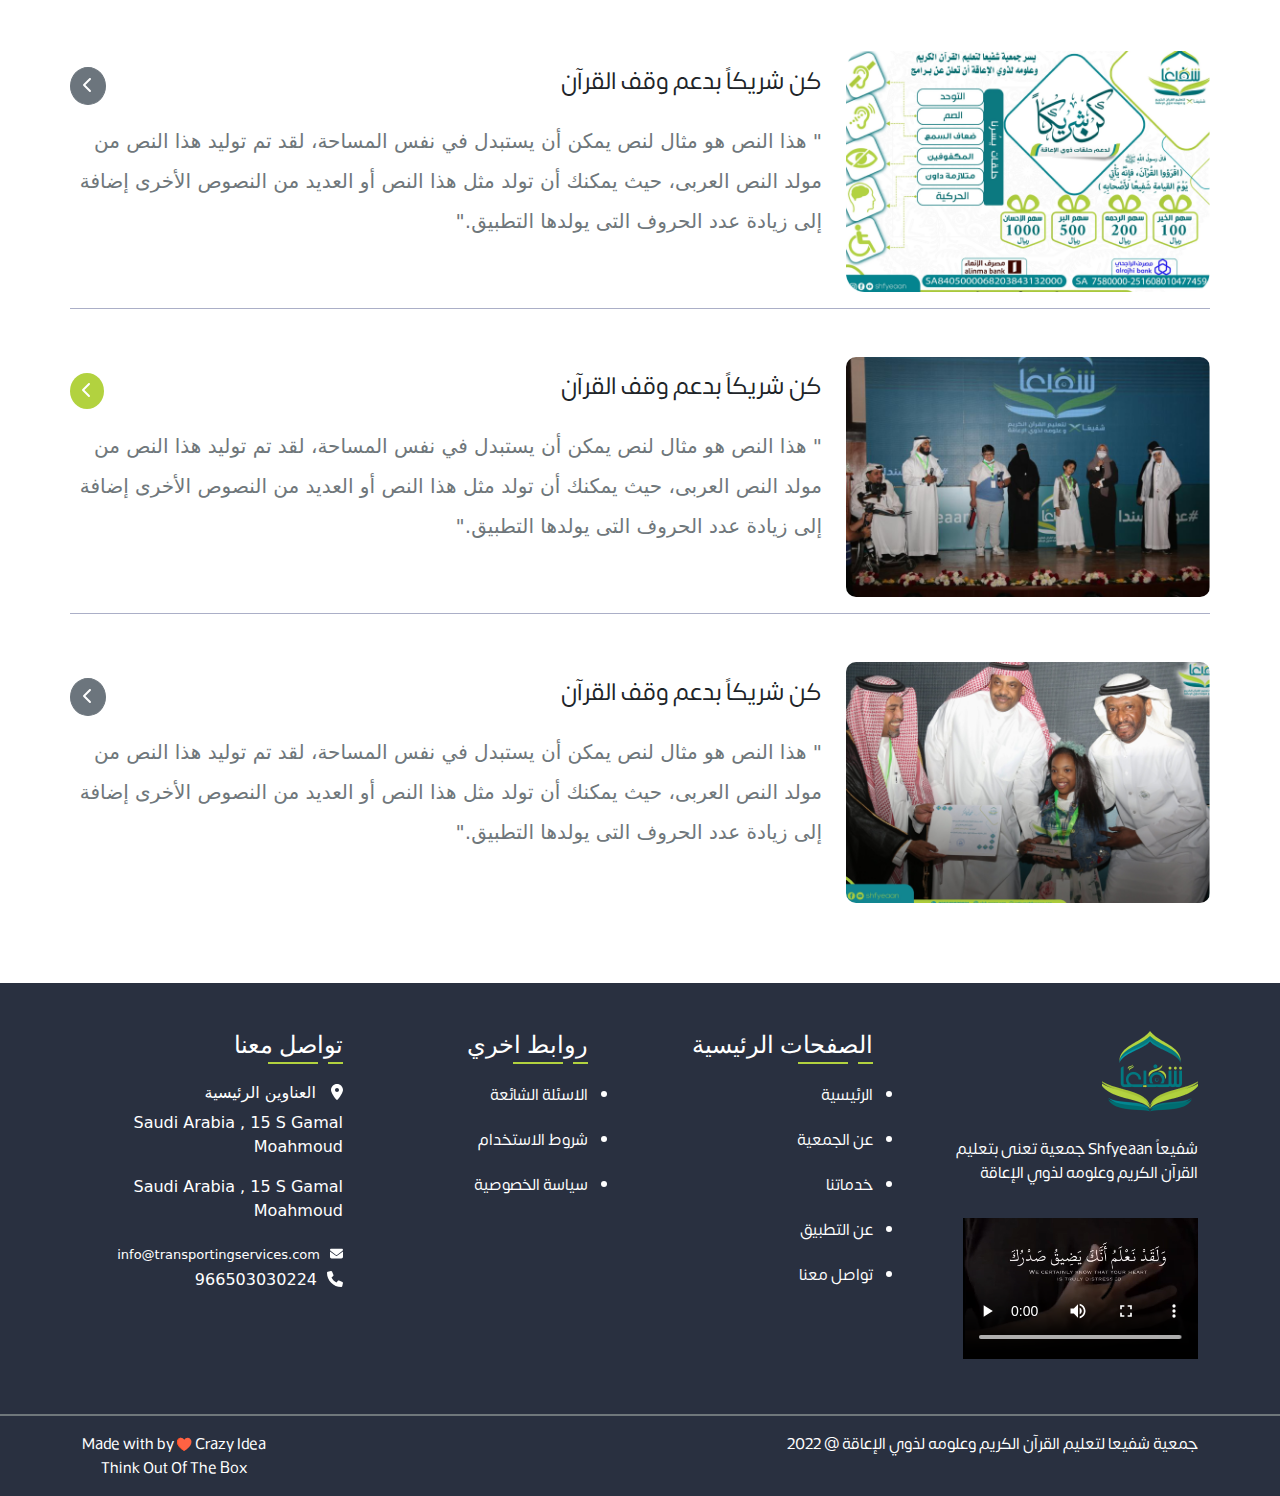
==== commit 1366e8d0: "link" ====
--- a/index.html
+++ b/index.html
@@ -103,7 +103,7 @@
           </ul>
           <div class="shafia-btn">
             <img src="img/country.png" alt="" />
-            <a href="#">
+            <a href="https://ahmedhawam9.github.io/shafean_student/regaster.html">
               <button type="button" class="btn btn-success">انضم الآن</button>
             </a>
           </div>
--- a/css/main.css
+++ b/css/main.css
@@ -1868,9 +1868,6 @@
   text-align: center;
 }
 }
-/* .comunication {
-  display: flex;
-} */
 /* Connect-with-us */
 
 @media (max-width: 1500px) {
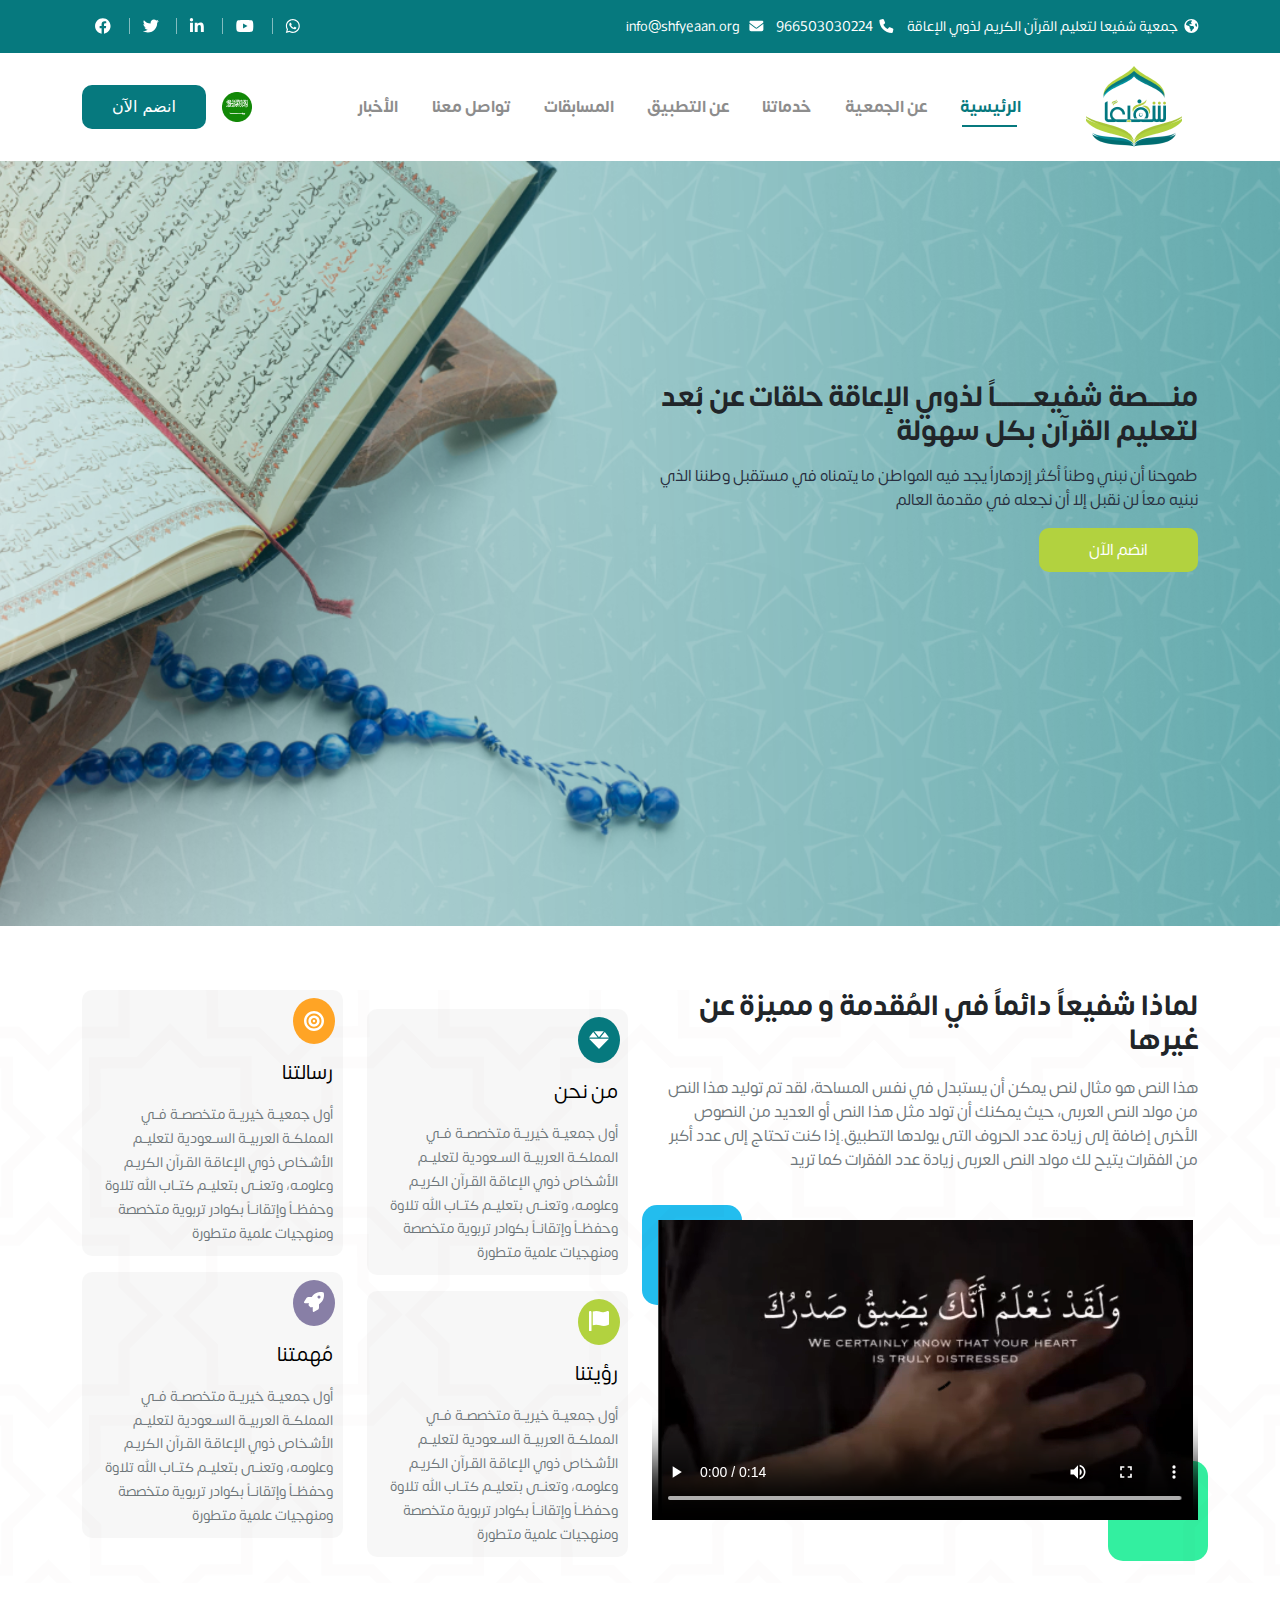
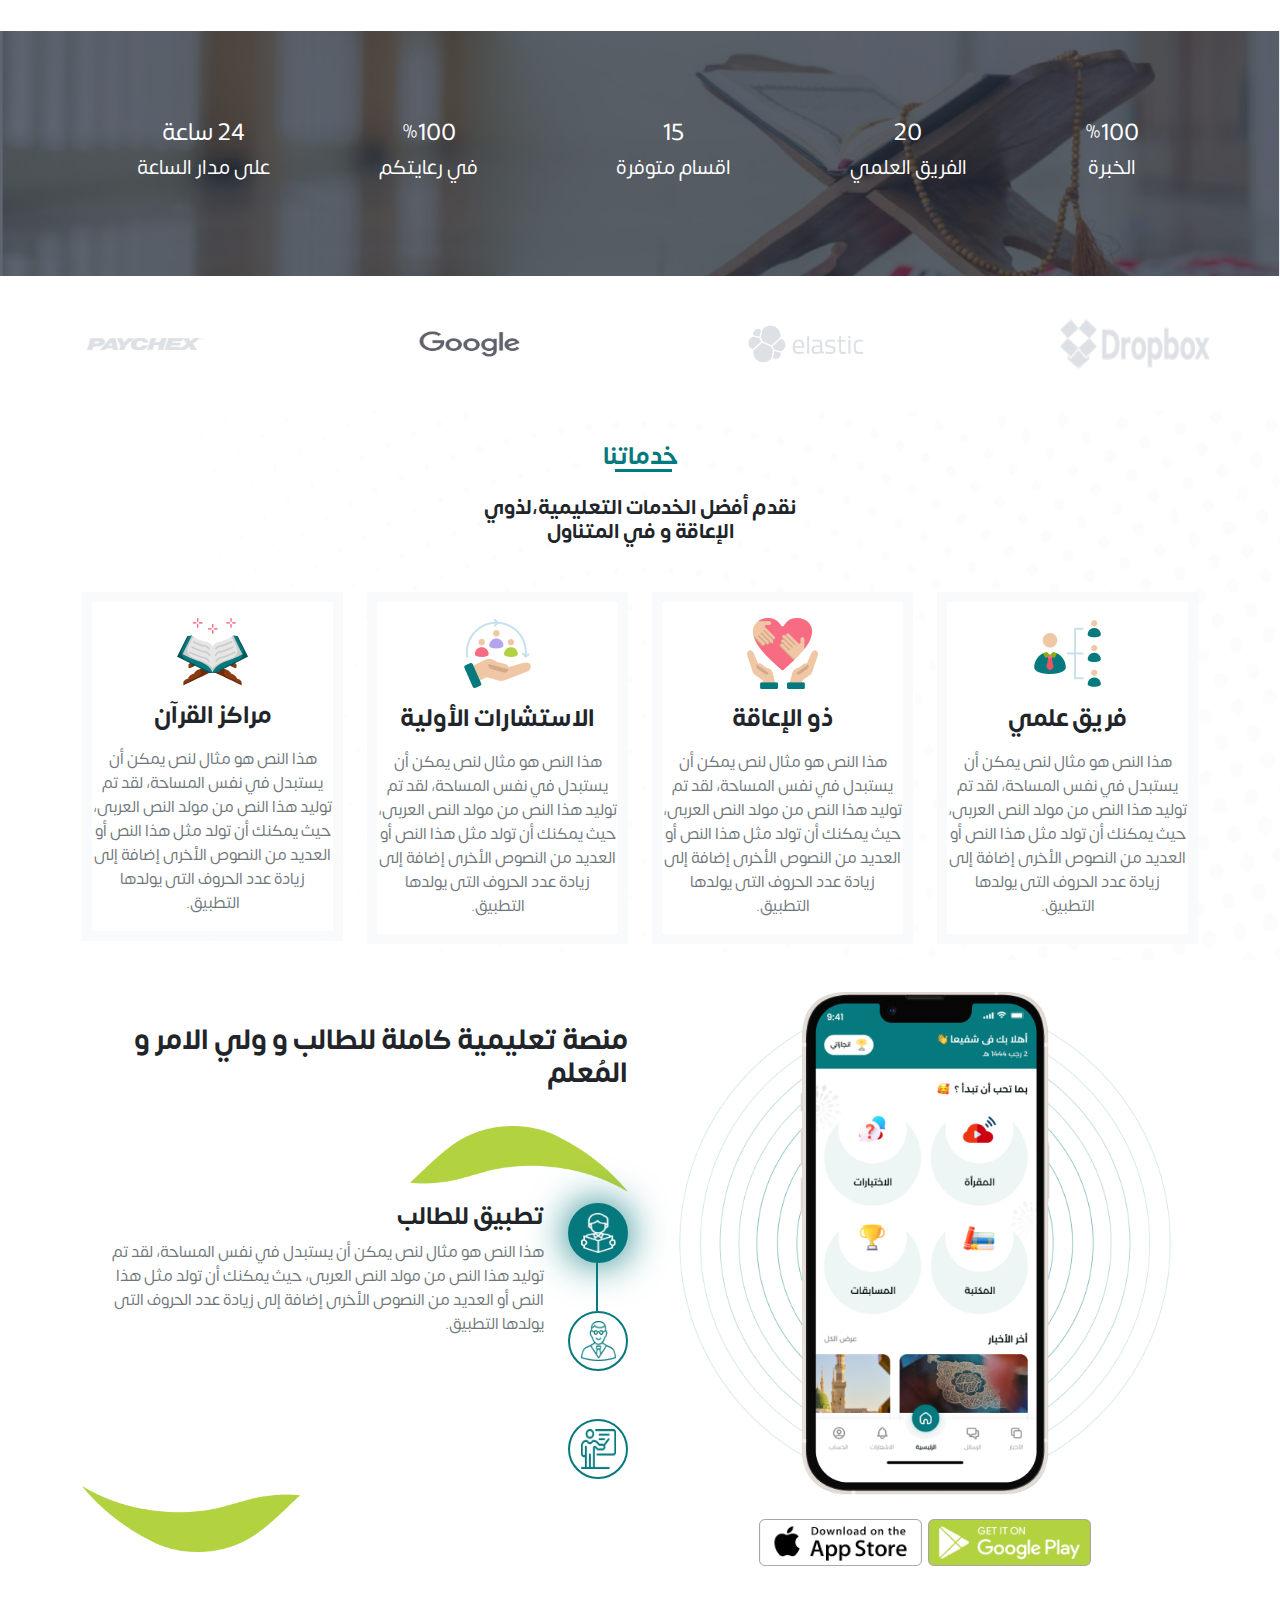
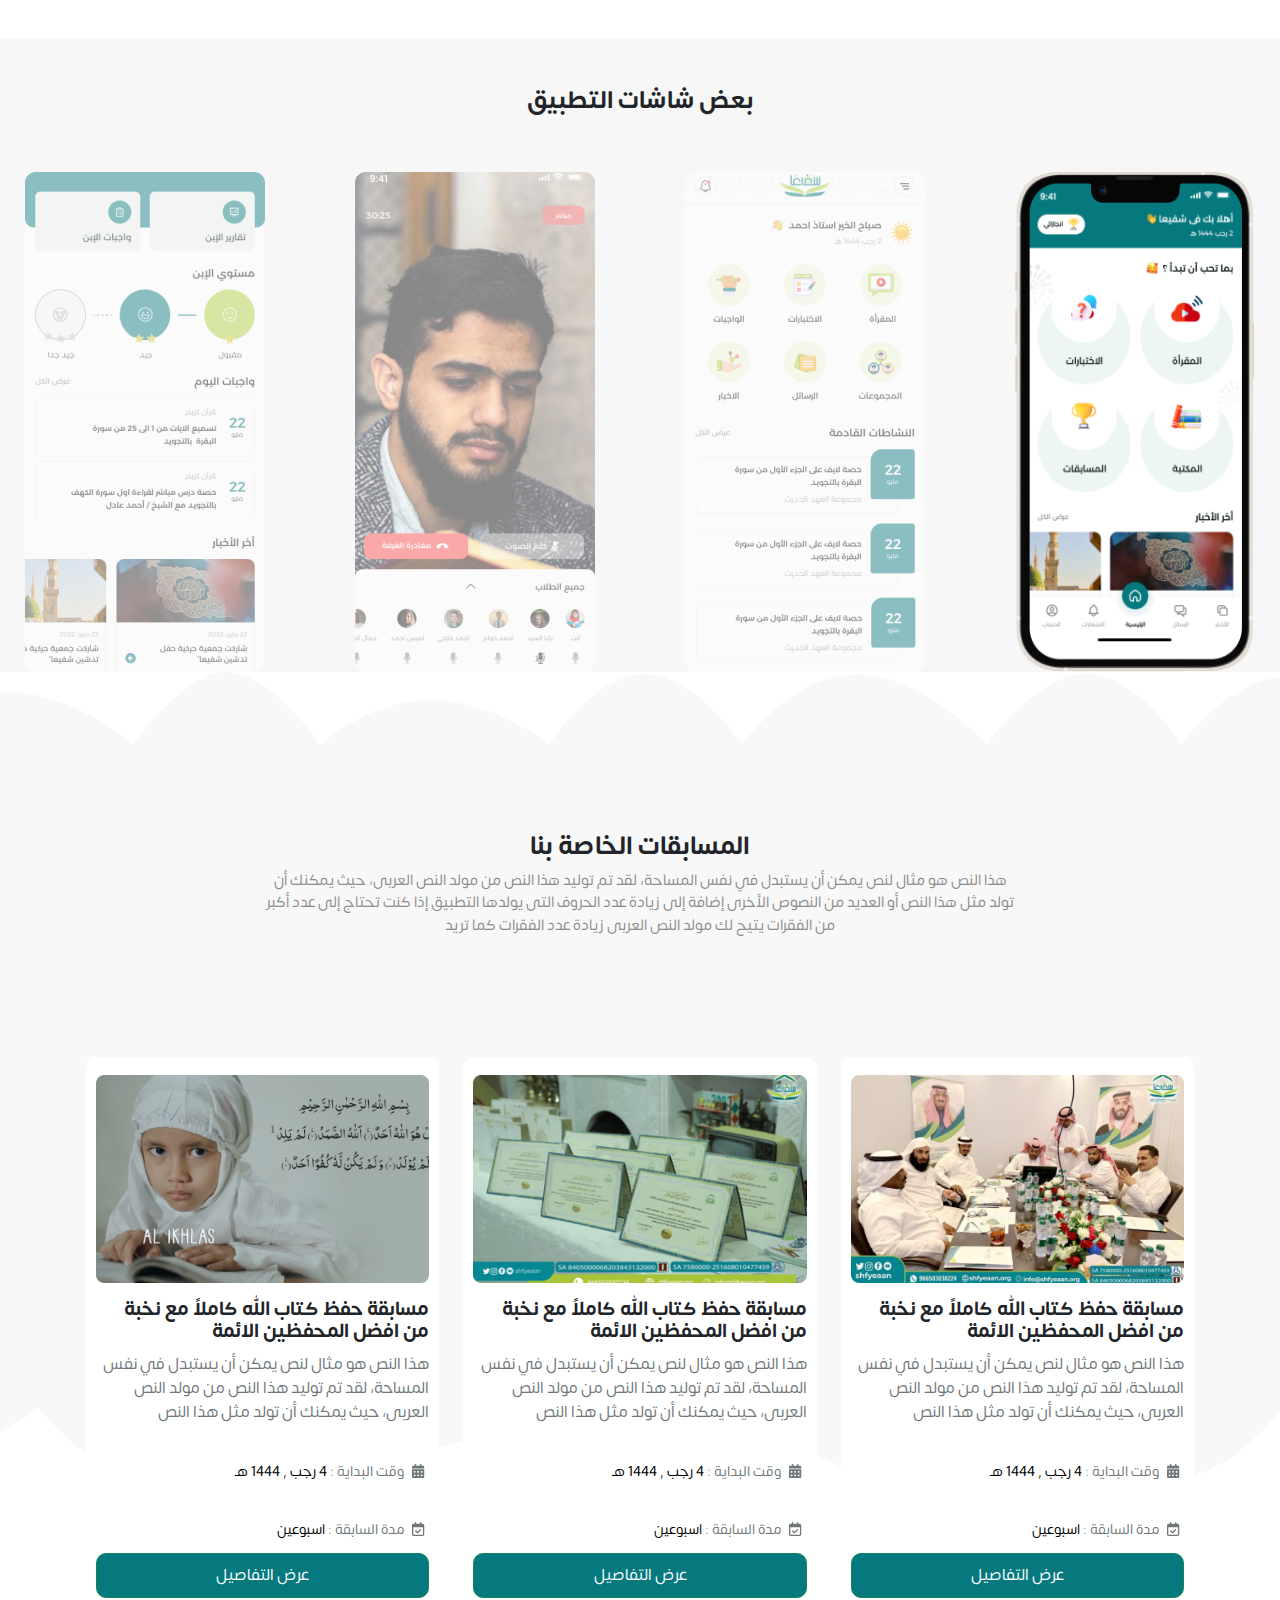
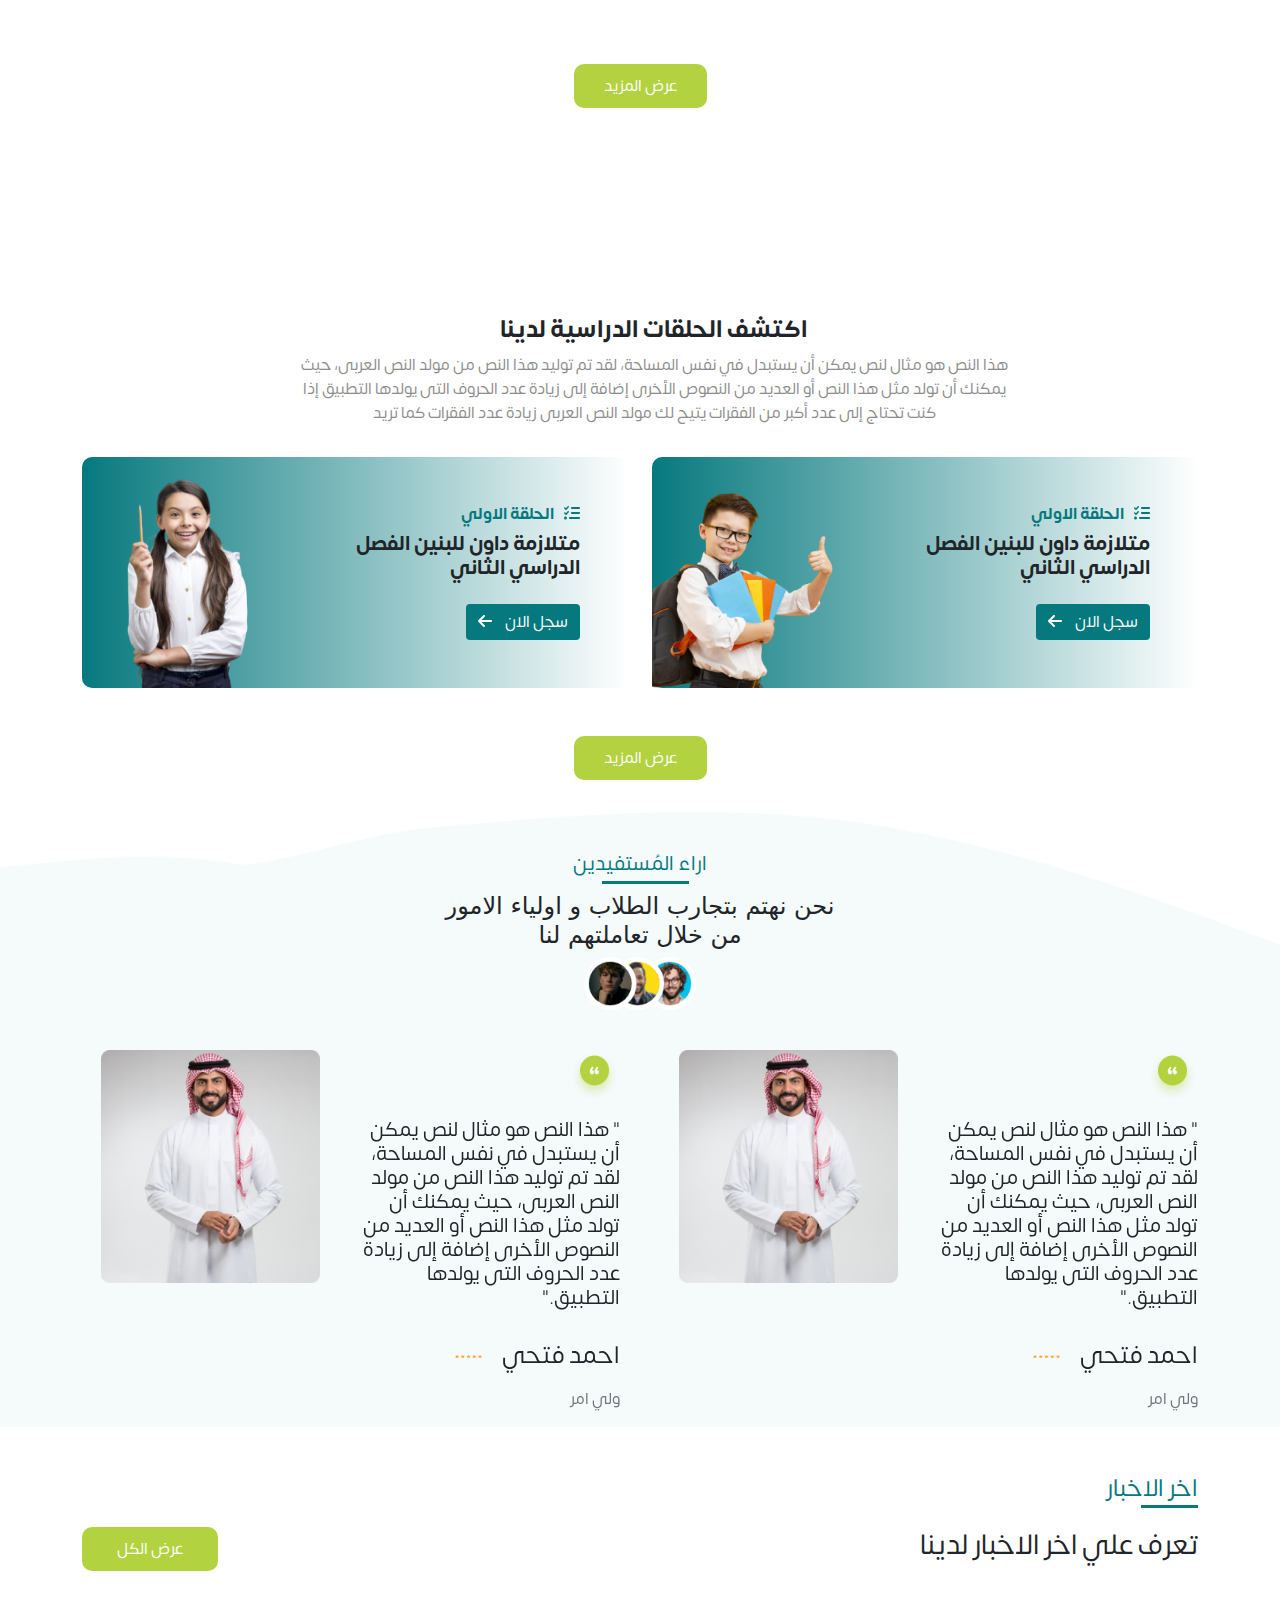
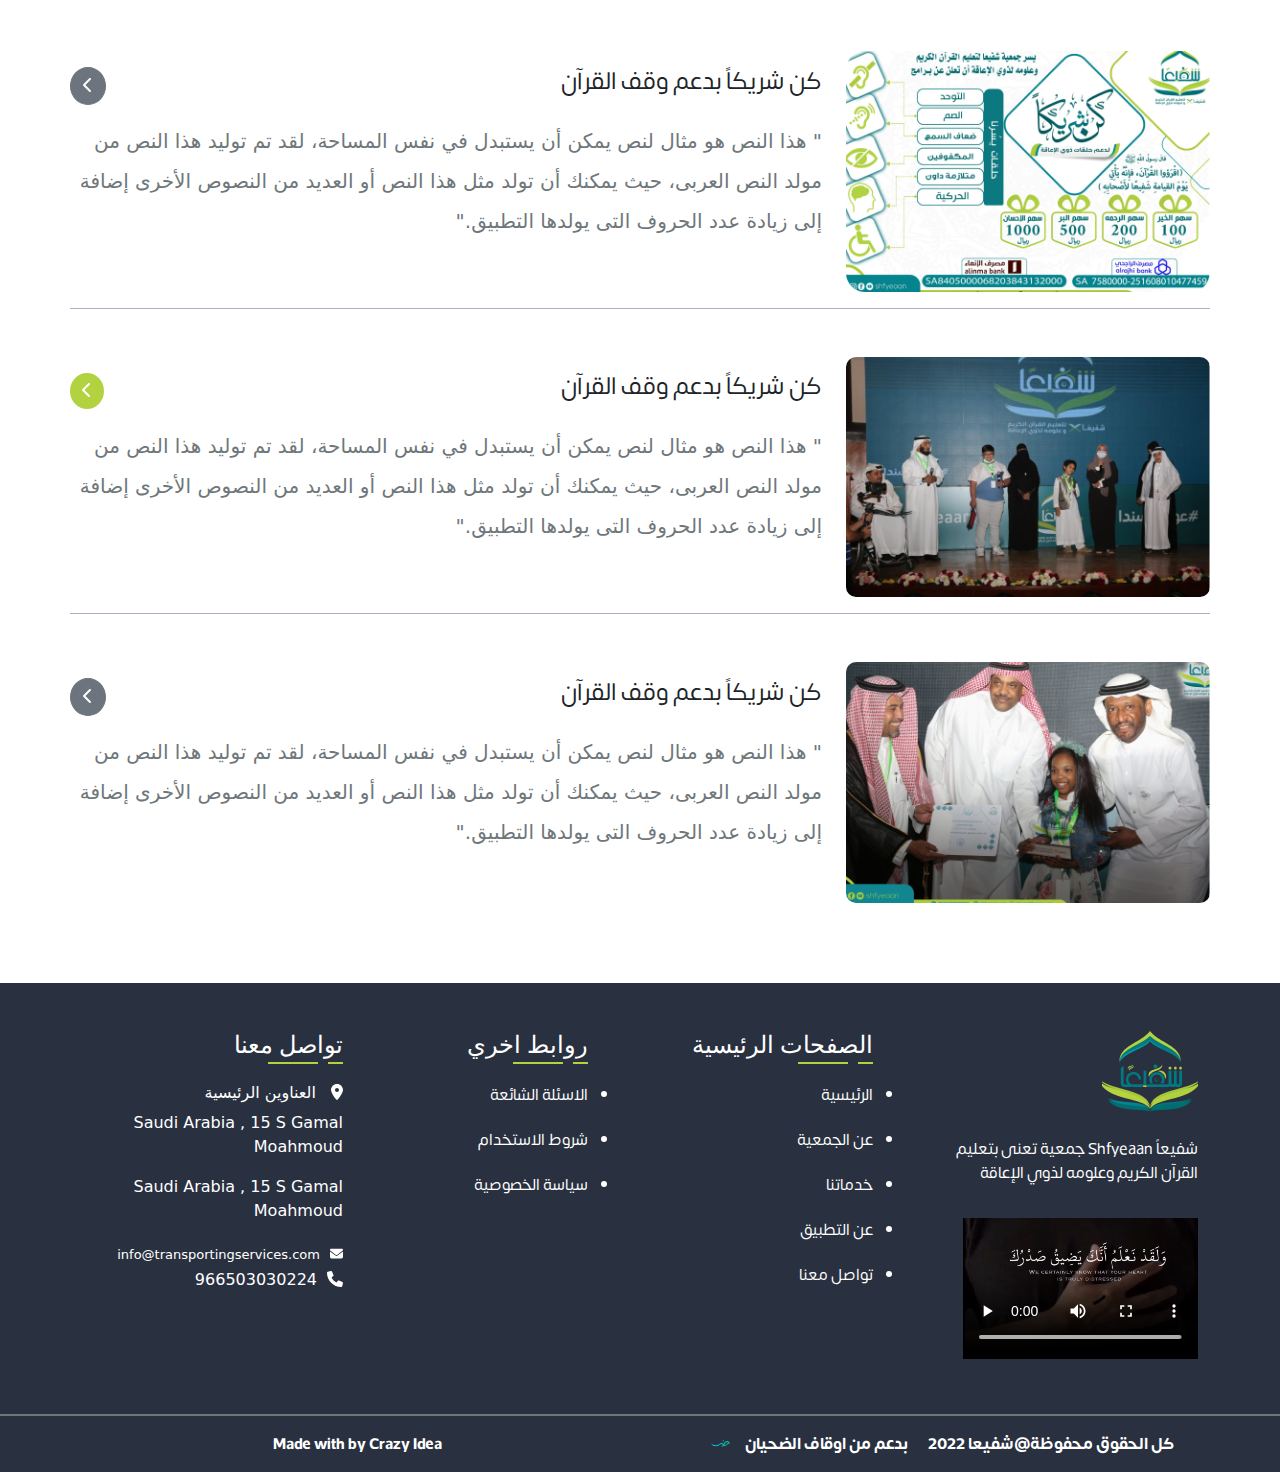
==== commit 7286ba14: "nasra" ====
--- a/index.html
+++ b/index.html
@@ -14,6 +14,7 @@
     <link rel="stylesheet" href="main-scss/main.min.css" />
     <link rel="stylesheet" href="css/responsive.css" />
     <link rel="stylesheet" href="css/main.css" />
+    <link rel="stylesheet" href="css/nasra.css" />
 
     <!-- ? Favicon -->
     <link rel="icon" href="img/title.png" type="image" />
@@ -103,7 +104,7 @@
           </ul>
           <div class="shafia-btn">
             <img src="img/country.png" alt="" />
-            <a href="https://ahmedhawam9.github.io/shafean_student/regaster.html">
+            <a href="#">
               <button type="button" class="btn btn-success">انضم الآن</button>
             </a>
           </div>
@@ -524,8 +525,8 @@
                   </div>
                   <a href="details-competitions.html">
                     <button type="button" class="btn btn-success">
-                        عرض التفاصيل
-                      </button>
+                      عرض التفاصيل
+                    </button>
                   </a>
                 </div>
               </div>
@@ -552,8 +553,8 @@
                   </div>
                   <a href="details-competitions.html">
                     <button type="button" class="btn btn-success">
-                        عرض التفاصيل
-                      </button>
+                      عرض التفاصيل
+                    </button>
                   </a>
                 </div>
               </div>
@@ -580,8 +581,8 @@
                   </div>
                   <a href="details-competitions.html">
                     <button type="button" class="btn btn-success">
-                        عرض التفاصيل
-                      </button>
+                      عرض التفاصيل
+                    </button>
                   </a>
                 </div>
               </div>
@@ -735,7 +736,11 @@
           <h4 class="h4">اخر الاخبار</h4>
           <div class="title">
             <h3>تعرف علي اخر الاخبار لدينا</h3>
-            <a href="News.html"><button type="button" class="btn btn-success">عرض الكل</button></a>
+            <a href="News.html"
+              ><button type="button" class="btn btn-success">
+                عرض الكل
+              </button></a
+            >
           </div>
           <div class="bord">
             <div class="row">
@@ -877,13 +882,28 @@
         </div>
       </div>
       <div class="container">
-        <div class="end">
-          <p>
-            Made with by <img src="img/hurt.svg" alt="" />
-            <a href="https://crazyideaco.com/">Crazy Idea</a> <br />Think Out Of
-            The Box
-          </p>
-          <p>جمعية شفيعا لتعليم القرآن الكريم وعلومه لذوي الإعاقة @ 2022</p>
+        <div class="end-page">
+          <div class="made">
+            <div class="text-footer">
+              <div class="alltet">
+                <p>كل الحقوق محفوظة@شفيعا 2022</p>
+                <div class="slogn">
+                  <p>بدعم من اوقاف الضحيان</p>
+                  <img
+                    src="img/شعار_اوقاف_الضحيان-removebg-preview.png"
+                    alt=""
+                  />
+                </div>
+              </div>
+
+              <p>
+                Made with by <img src="mida/hurt.png" alt="" /><a
+                  href="https://crazyideaco.com/"
+                  >Crazy Idea</a
+                >
+              </p>
+            </div>
+          </div>
         </div>
       </div>
     </div>
--- a/css/responsive.css
+++ b/css/responsive.css
@@ -7,14 +7,23 @@
 }
 
 @media only screen and (max-width: 991.98px) {
+  .alltet {
+    flex-wrap: wrap;
+    font-size: 0.7rem;
+  }
+  .end-page{
+    width: 100%;
+  }
+  .alltet img {
+    width: 10%;
+  }
   .card_lists .card_list {
     margin-bottom: 4%;
   }
   #myChart2 {
     margin: 3% 0;
   }
-  .dropdown_filter .dropdown-toggle::after {
-  }
+  
   .more_cards .card .info {
     padding-bottom: 0;
   }
@@ -184,4 +193,27 @@
   .detials_clerck .content .img {
     width: 54px;
   }
-}
+  .end-page {
+    width: 100%;
+    position: relative;
+  }
+  .text-footer {
+    flex-wrap: wrap;
+  }
+  .alltet {
+    display: block;
+    gap: unset;
+  }
+  .alltet p {
+    font-size: 0.7rem;
+  }
+  .alltet img {
+    width: 19%;
+  }
+  .text-footer p {
+    font-size: 0.7rem;
+  }
+  .slogn {
+    gap: unset;
+  }
+}
--- a/css/nasra.css
+++ b/css/nasra.css
@@ -0,0 +1,256 @@
+* {
+    -webkit-box-sizing: border-box;
+    -moz-box-sizing: border-box;
+    box-sizing: border-box;
+  }
+  
+  :root {
+    --color-white: #fff;
+    --color-primary: #051b67;
+    --color-secound: #4a93c4;
+    --color-text: #2e2c34;
+    --color-pargraph: #707070;
+  }
+  
+  body {
+    margin: 0;
+    padding: 0;
+    overflow-x: hidden;
+    list-style: none;
+    direction: rtl;
+    height: 100vh;
+    scroll-behavior: smooth;
+    position: relative;
+    background-color: var(--body-color);
+  }
+  
+  html {
+    scroll-behavior: smooth;
+  }
+  a {
+    text-decoration: none;
+
+}
+  
+  @font-face {
+    font-family: "light";
+    src: url("../fonts/alfont_com_Somar-Light.otf");
+  }
+  
+  @font-face {
+    font-family: "regular";
+    src: url("../fonts/alfont_com_Somar-Regular.otf");
+  }
+  
+  @font-face {
+    font-family: "medium";
+    src: url("../fonts/alfont_com_Somar-Medium.otf");
+  }
+  
+  @font-face {
+    font-family: "bold";
+    src: url("../fonts/alfont_com_Somar-Bold.otf");
+  }
+  @font-face {
+    font-family: "semibold";
+    src: url("../fonts/alfont_com_Somar-semiBold.otf");
+  }
+  .main-title h4 {
+    font-family: bold;
+    margin-top: 3rem;
+}
+ul.Departments {
+    margin-top: 1.5rem;
+}
+ul.Departments li {
+    
+    font-family: 'regular';
+    padding-bottom: 1rem;
+}
+ul.Departments ::marker {
+    color: #06797E;
+    font-size: 1.2rem;
+}
+.Latest-articles {
+    display: flex;
+    gap: 16px;
+   
+}
+.text-photo h4 {
+        font-size: 0.9rem;
+        font-family: 'bold';
+        width: 87%;
+}
+.text-photo p {
+    color: #8C8896;
+    font-family: 'regular';
+    margin-top: 1rem;
+}
+.photo img {
+    width: 8rem;
+    margin-top: 10px;
+}
+.photo {
+    display: flex;
+    flex-direction: column;
+   
+}
+.under-text {
+    margin-top: 2rem;
+    display: flex;
+    gap: 20px;
+    flex-wrap: wrap;
+    width: 51%;
+}
+
+.under-text h4 {
+    background-color: #d9d9d96b;
+    color: #605B6C;
+    padding: 0.5rem 0.5rem;
+    border-radius: 10px;
+    font-size: 1.1rem;
+    font-family: 'light';
+}
+.photo-sec {
+    margin-top: 3rem;
+    
+}
+.photo-sec img {
+    width: 95%;
+}
+.text-sec p {
+    margin-top: 1rem;
+    font-size: 1rem;
+    font-family: 'regular';
+    color: #605B6C;
+    width: 95%;
+}
+.text-sec h4 {
+    font-family: 'bold';
+}
+.line {
+    height: 1px;
+    width: 95%;
+}
+.master {
+    margin-right: 2rem;
+}
+p.more {
+    color: black;
+    font-family: 'regular';
+}
+p.more svg {
+    margin-inline-start: 7px;
+}
+.pagination {
+    display: flex;
+    justify-content: center;
+    align-items: center;
+}
+.page-link {
+    color: black !important;
+    padding: 1rem 2rem;
+    font-family: "regular";
+    transition: 0.7s;
+    border-radius: 10px;
+    margin-left: 11px;
+}
+.page-link:hover {
+    background-color: #06797E !important;
+    color: white !important;
+}
+li.page-item {
+    margin-left: 11px;
+    border-radius: 10px;
+}
+.head-blog {
+    display: flex;
+    justify-content: center;
+    align-items: center;
+}
+.head-blog h4 {
+    font-family: bold;
+}
+.logo-blog {
+    margin-top: 50px;
+    display: flex;
+    justify-content: space-around;
+    align-items: center;
+}
+.logo-bl {
+    display: flex;
+    gap: 15px;
+}
+
+    .face a  svg{
+        color: black;
+        font-size: 1.5rem;
+        padding-left: 12px;
+        transition: 0.7s !important;
+      
+    }
+    
+    .face a svg :hover {
+        color: #06797E;
+    }
+    .text-small h6 {
+        font-family: "bold";
+
+    }
+    .text-small p {
+        font-family: "regular";
+
+    }
+    .photo-bus {
+        display: flex;
+        justify-content: center;
+        align-items: center;
+    }
+    p.gggg {
+        font-family: 'regular';
+        color: #605B6C;
+        margin-top: 28px;
+        font-size: 1.1rem;
+    }
+    .photo-bus img {
+        width: 64%;
+    }
+    .end-page {
+        padding: 1rem;
+        
+        bottom: 0 !important;
+        width: calc(100% - 15%);
+      }
+      .text-footer {
+        display: flex;
+        justify-content: space-between;
+        align-items: center;
+        padding: 0 0.5rem;
+      }
+      .text-footer p {
+        font-family: "bold";
+        margin-bottom: 0;
+      }
+      .text-footer a {
+        color: #000;
+        text-decoration: none;
+      }
+      .alltet {
+        display: flex;
+        align-items: center;
+        gap: 20px;
+        width: 65%;
+      }
+      .alltet img {
+        width: 6%;
+      }
+      .slogn {
+        display: flex;
+        justify-content: flex-start;
+        align-items: center;
+        gap: 15px;
+        flex: 1;
+      }
+      .end-page a{
+         color: #fff;
+      }
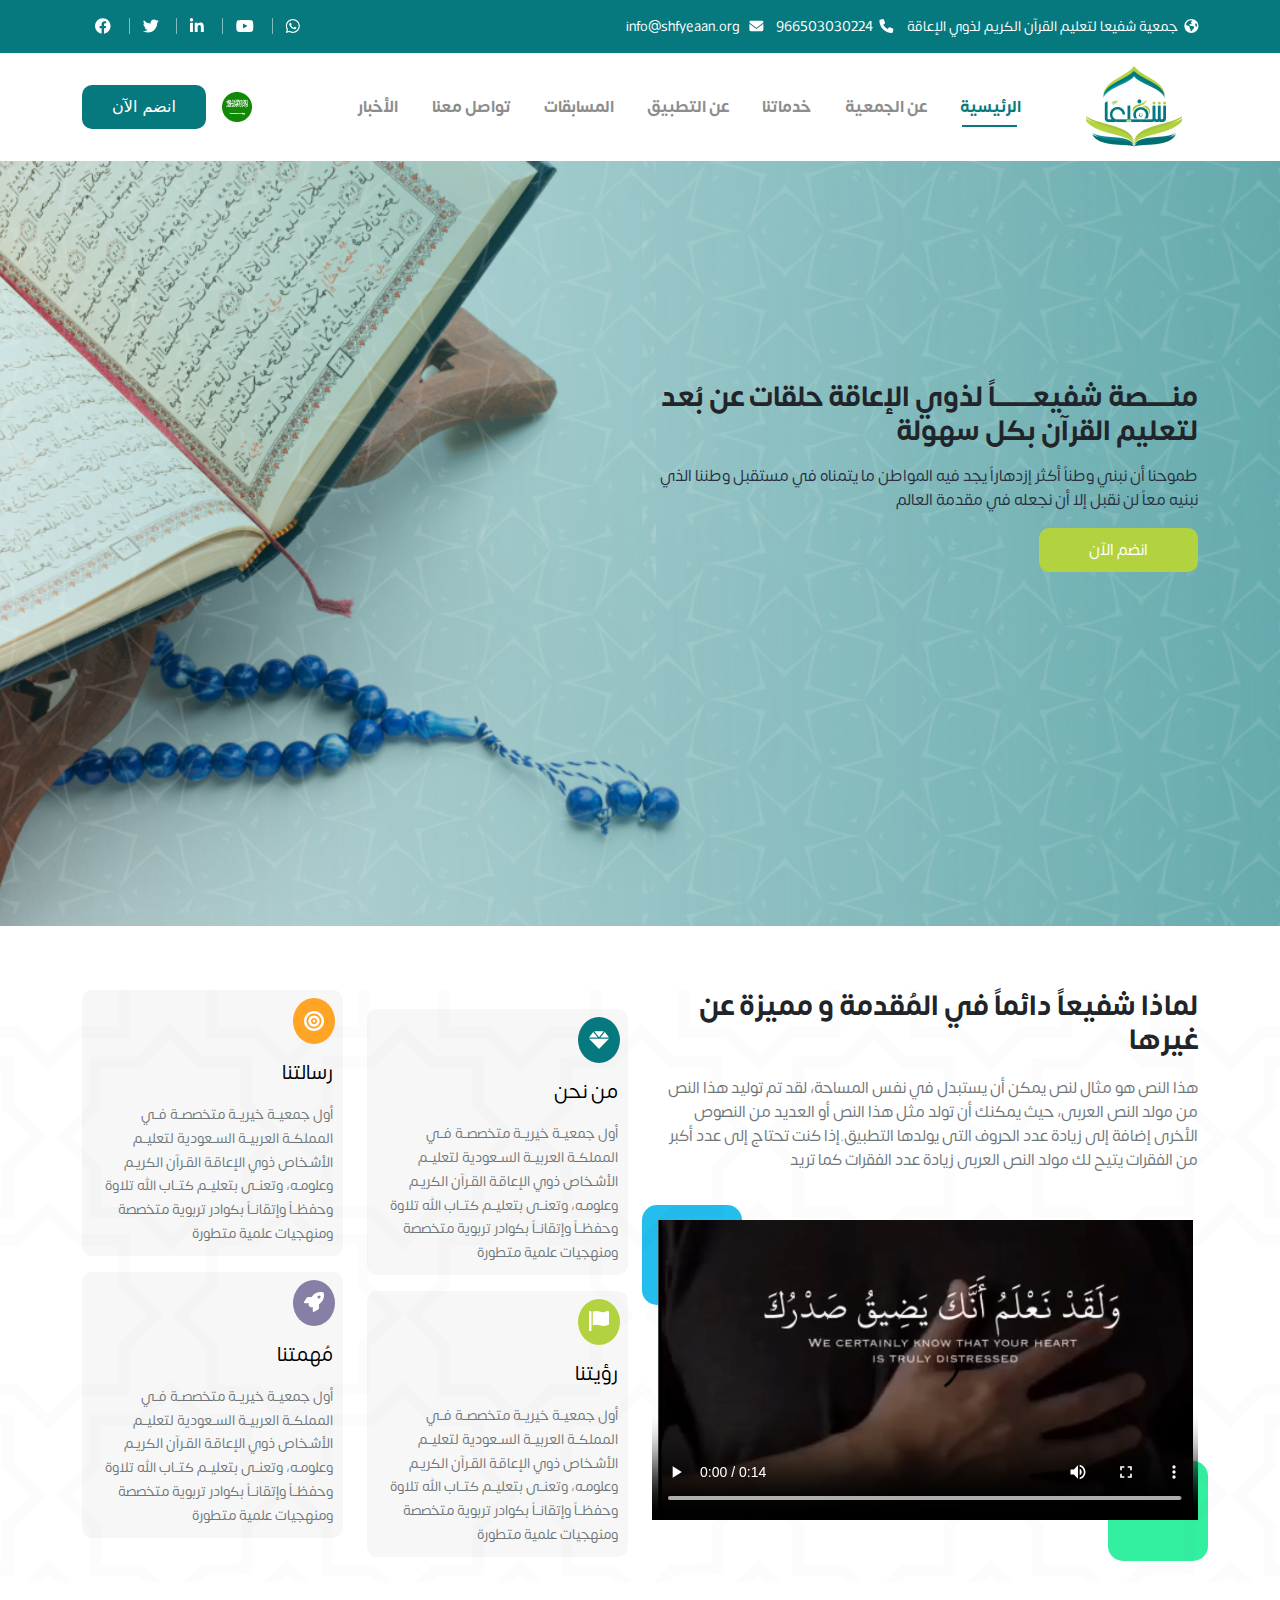
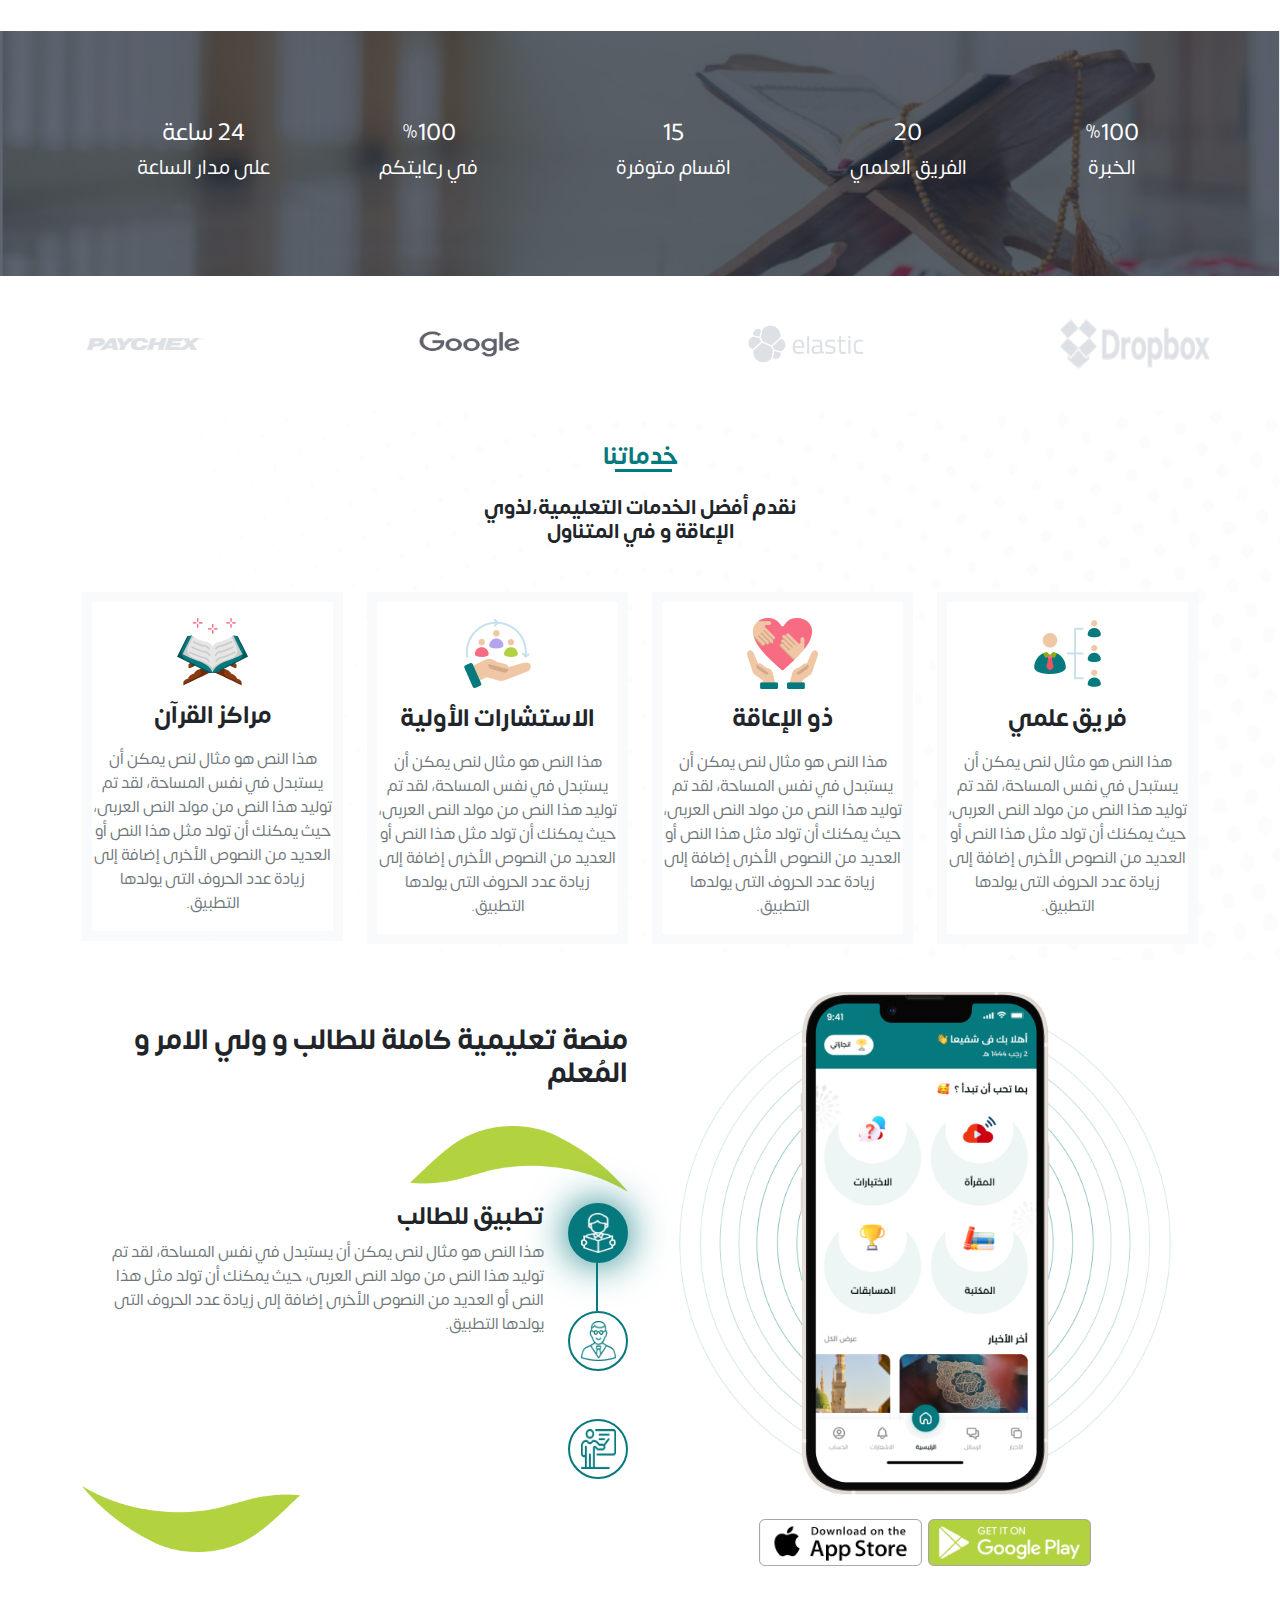
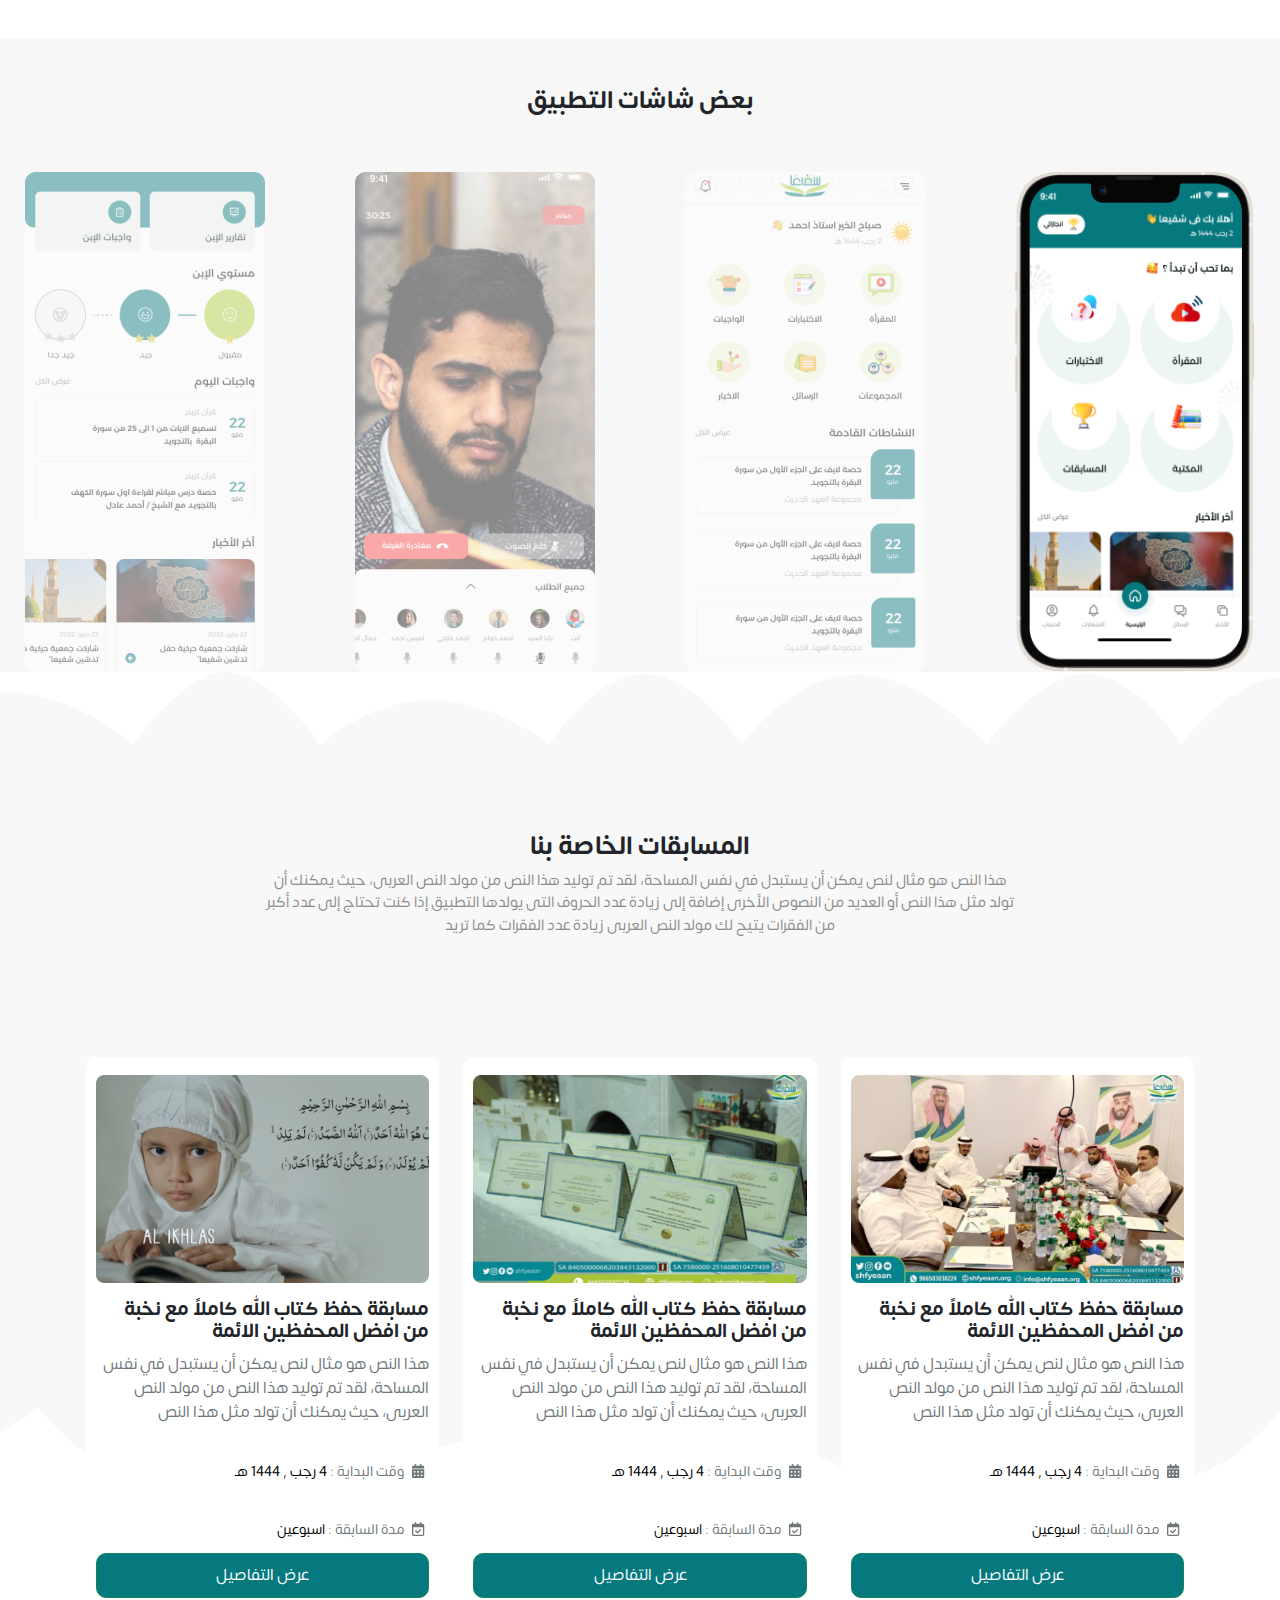
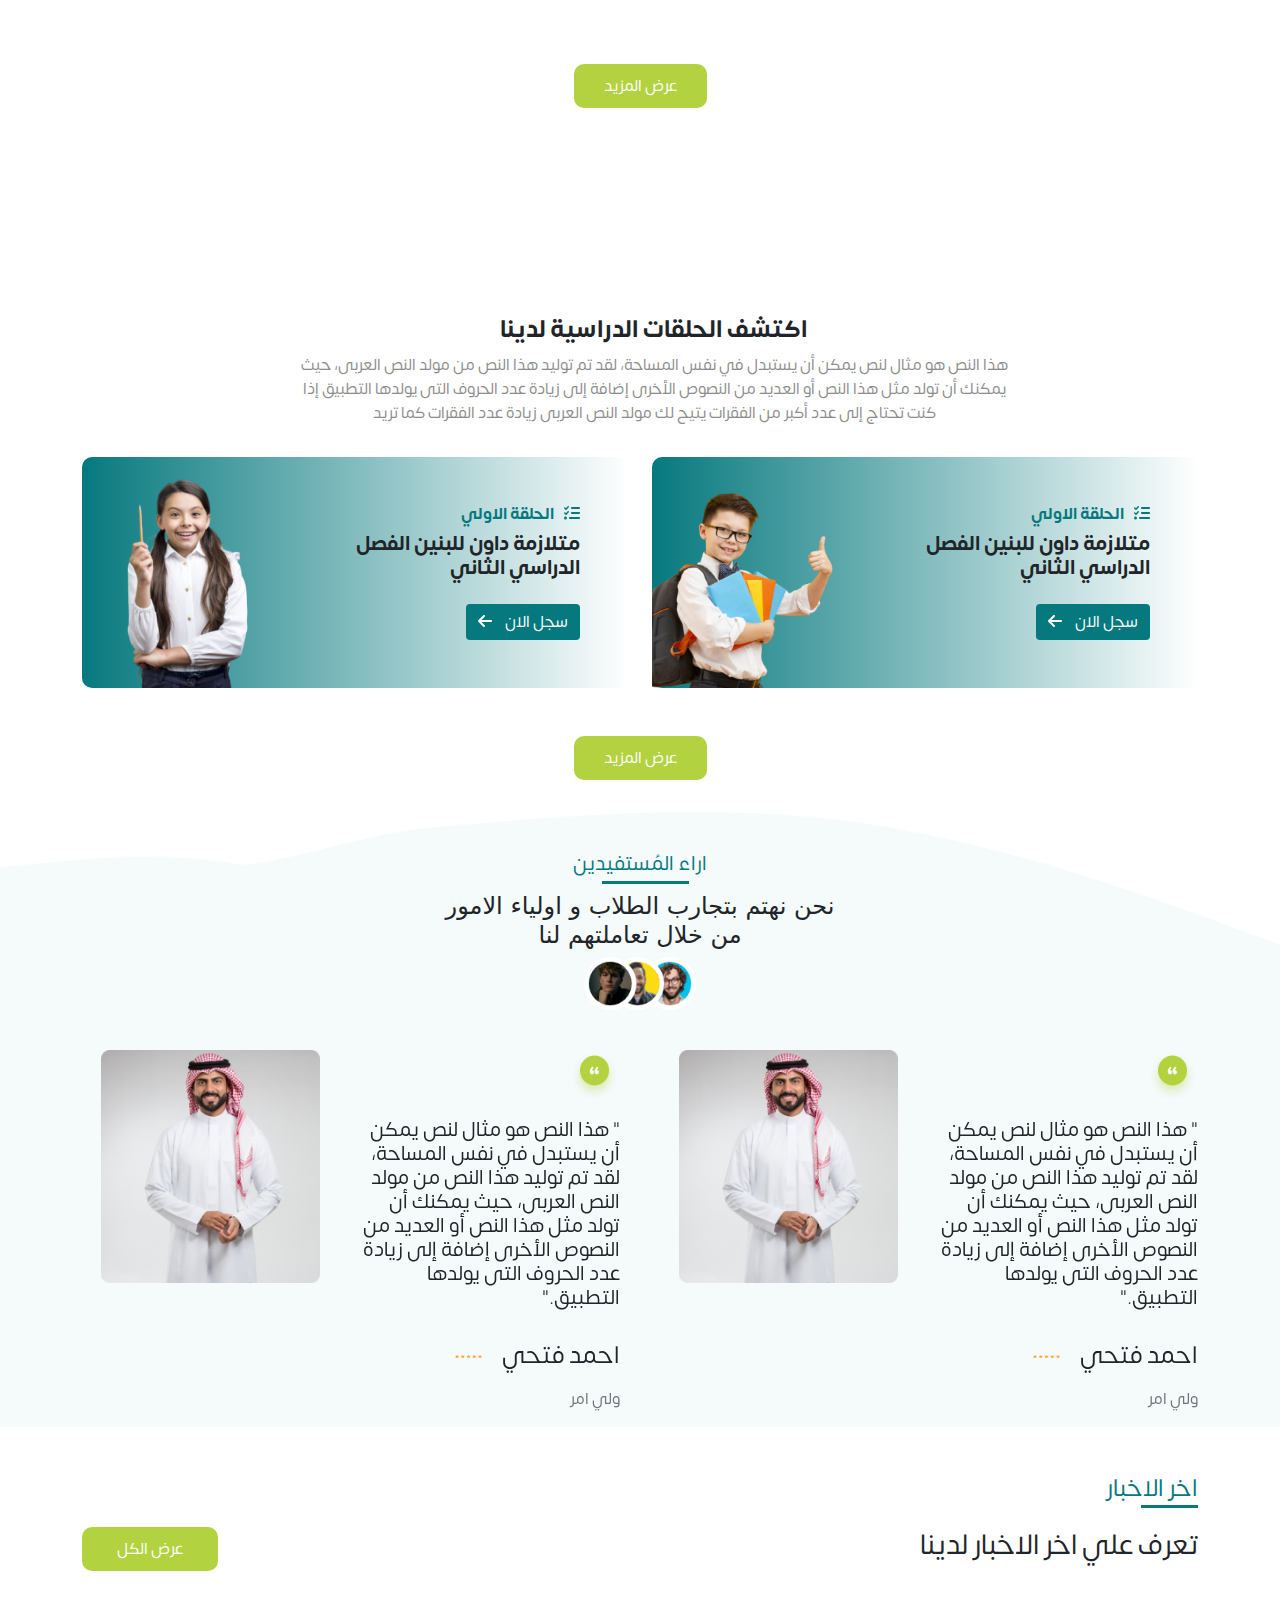
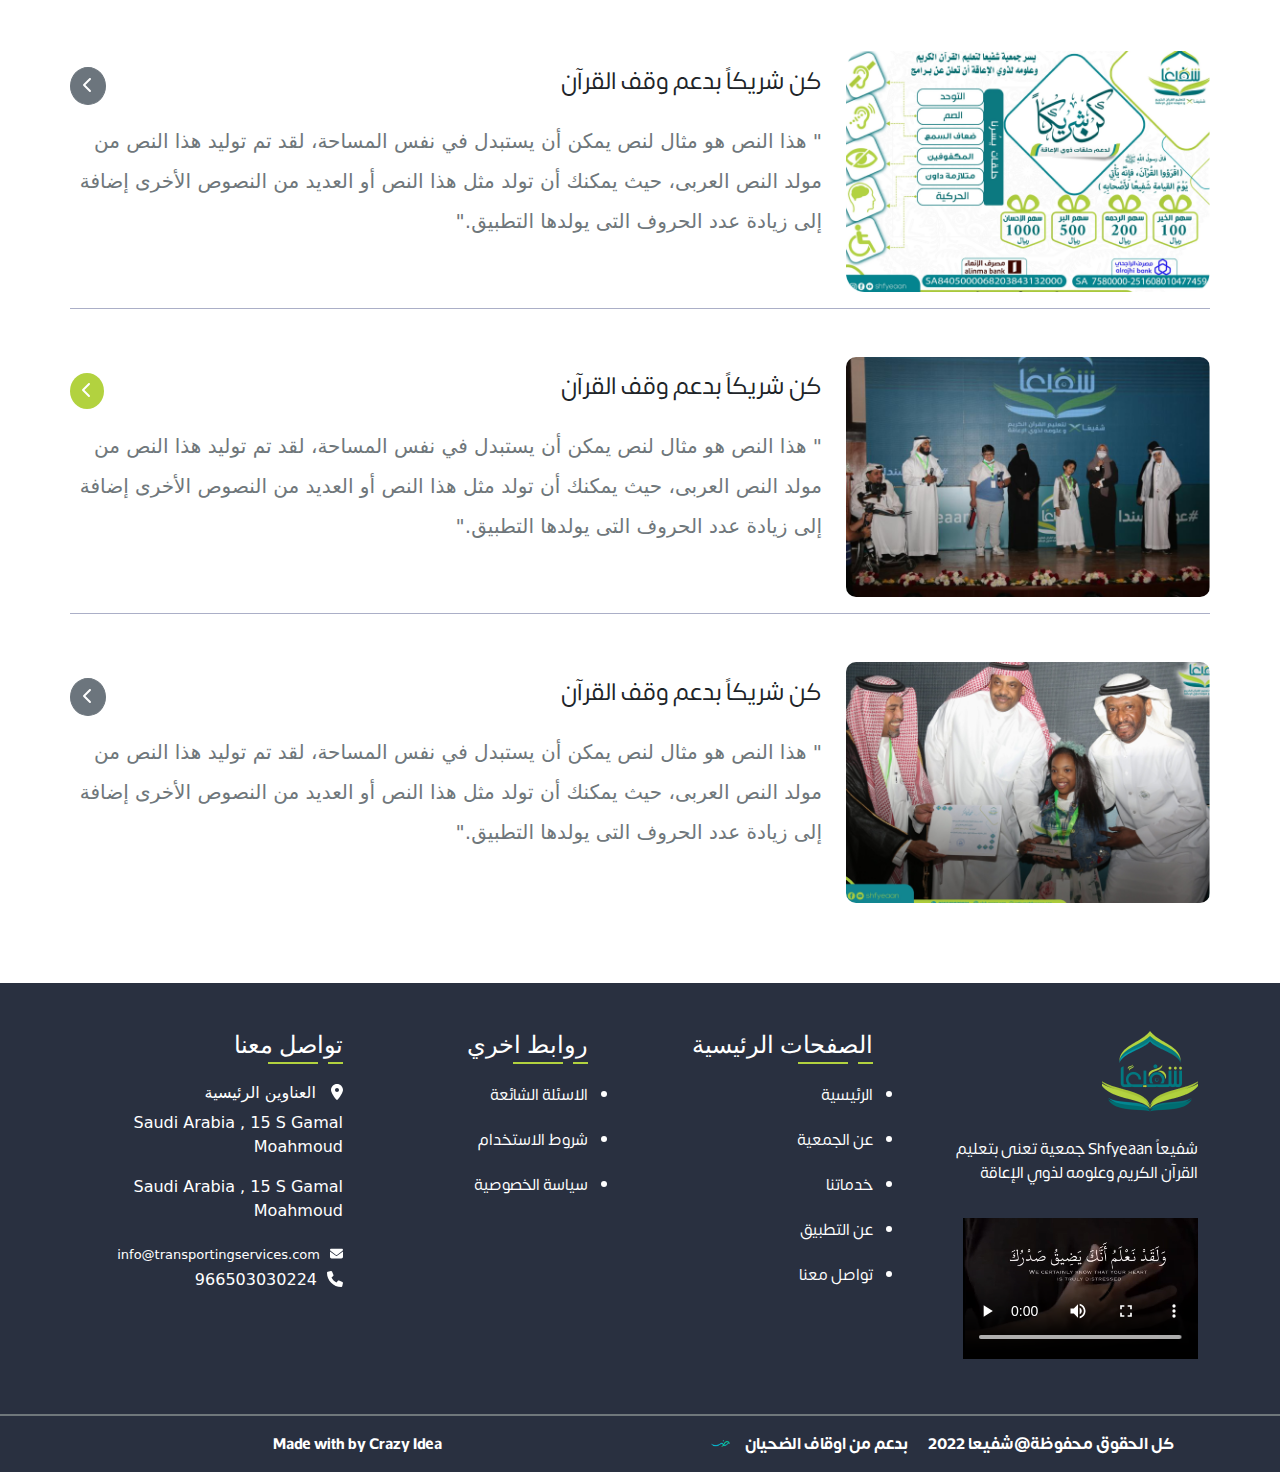
==== commit 877ad367: "regester" ====
--- a/index.html
+++ b/index.html
@@ -104,7 +104,7 @@
           </ul>
           <div class="shafia-btn">
             <img src="img/country.png" alt="" />
-            <a href="#">
+            <a href="https://ahmedhawam9.github.io/shafean_student/regaster">
               <button type="button" class="btn btn-success">انضم الآن</button>
             </a>
           </div>
@@ -125,7 +125,7 @@
               طموحنا أن نبني وطناً أكثر إزدهاراً يجد فيه المواطن ما يتمناه في
               مستقبل وطننا الذي نبنيه معاً لن نقبل إلا أن نجعله في مقدمة العالم
             </p>
-            <a href="#">
+            <a href="https://ahmedhawam9.github.io/shafean_student/regaster">
               <button type="button" class="btn btn-light">انضم الآن</button>
             </a>
           </div>
